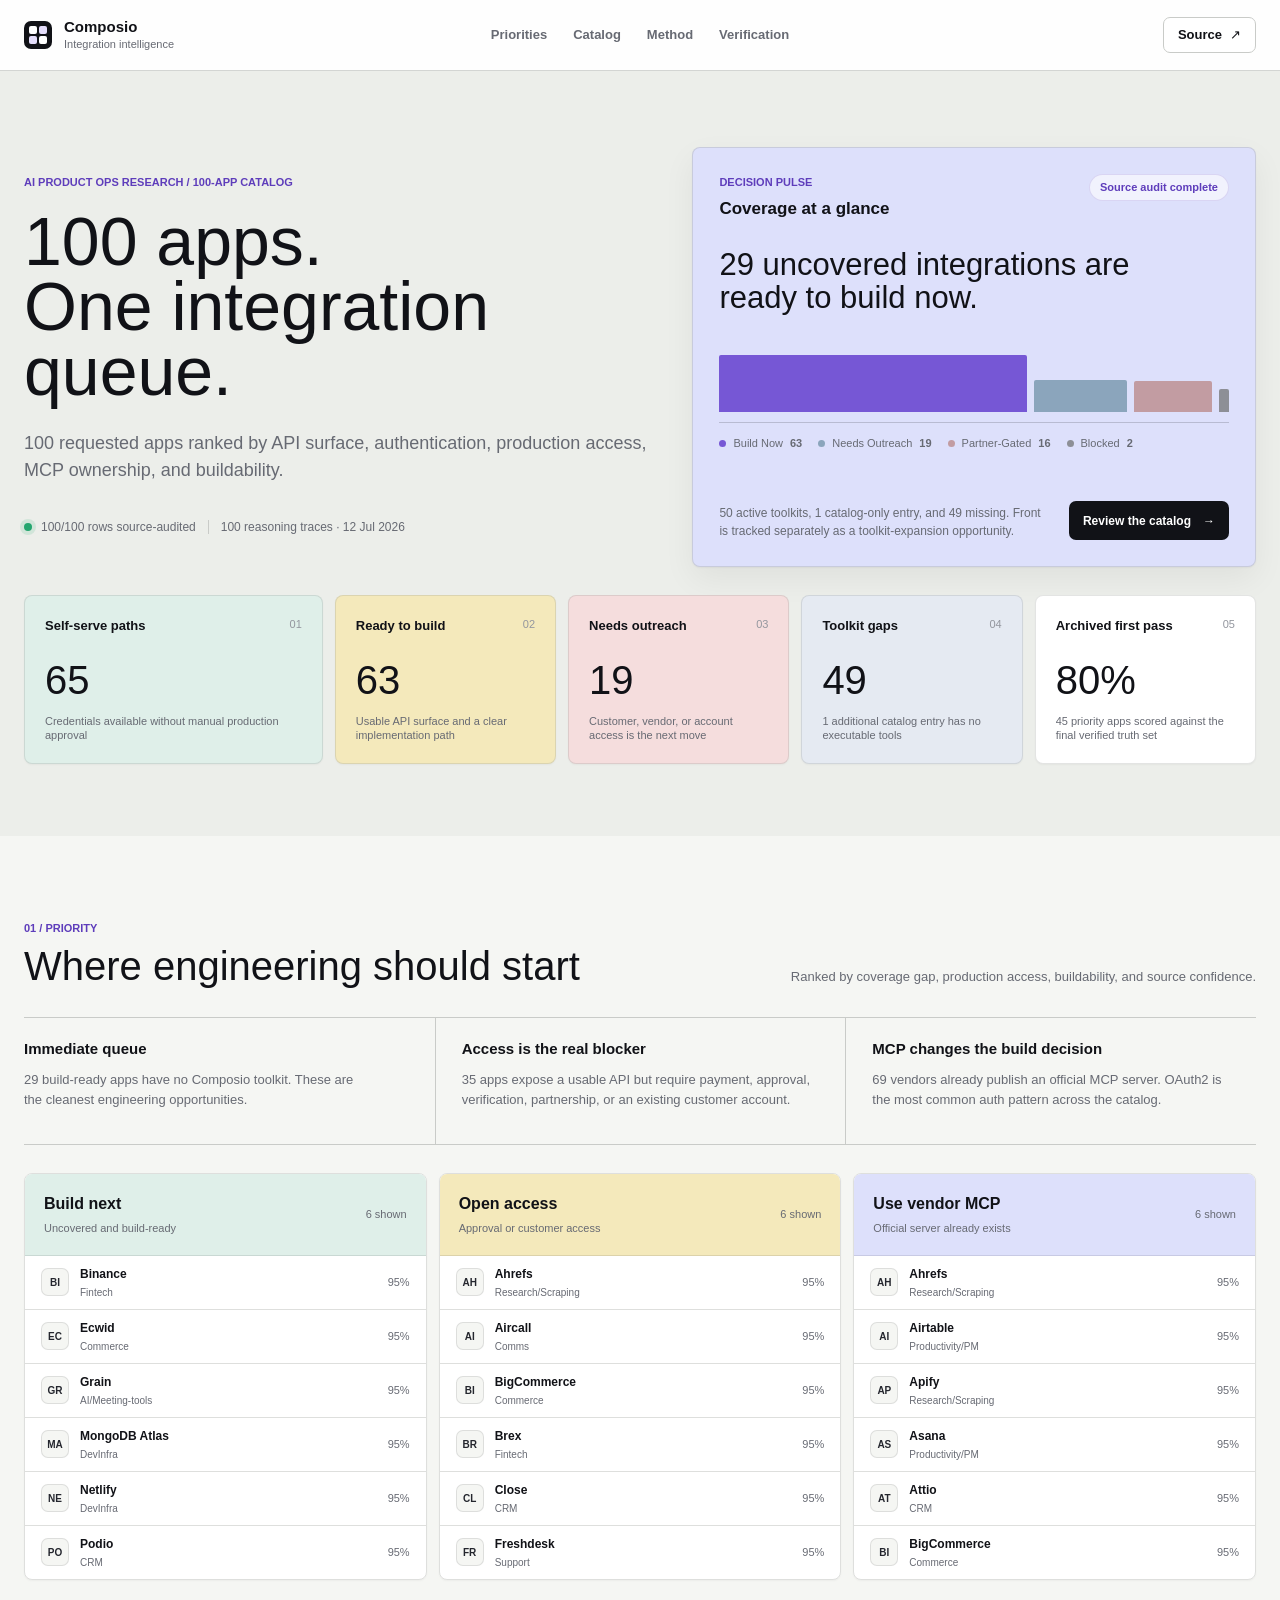
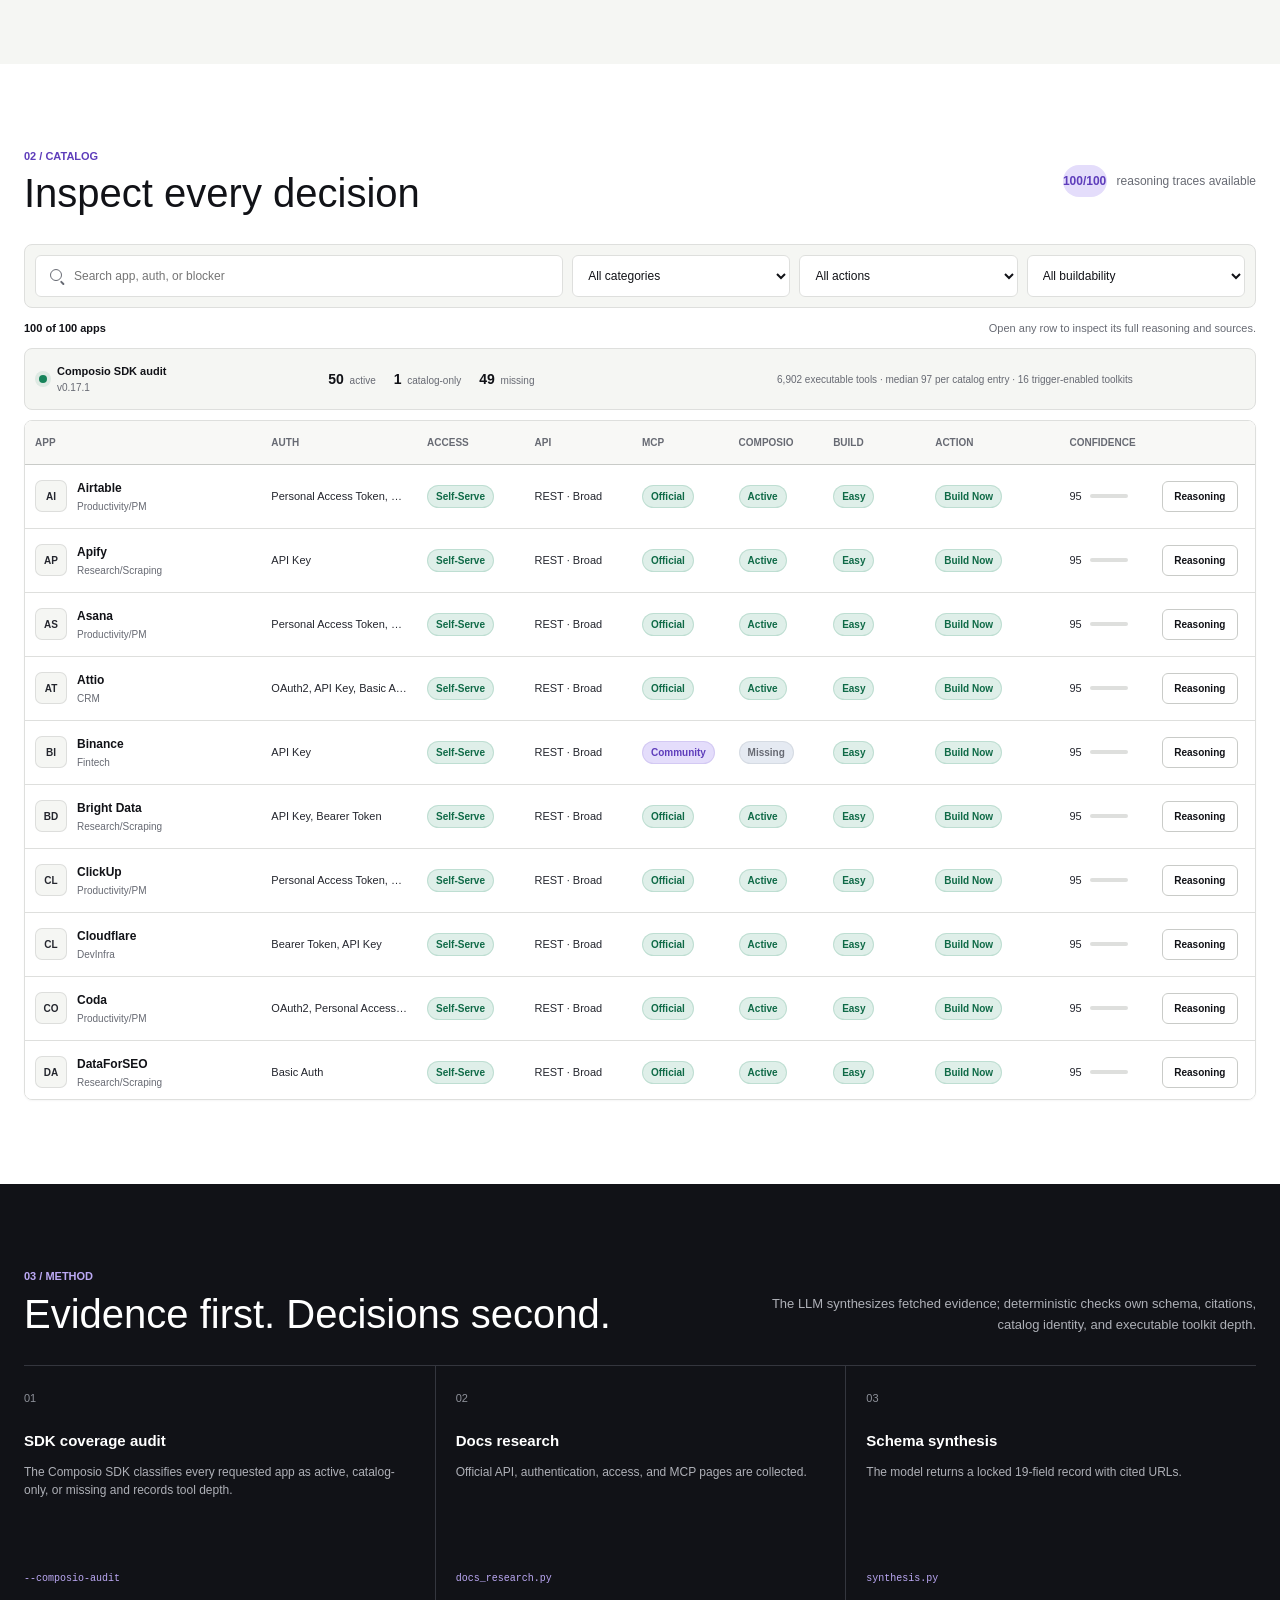
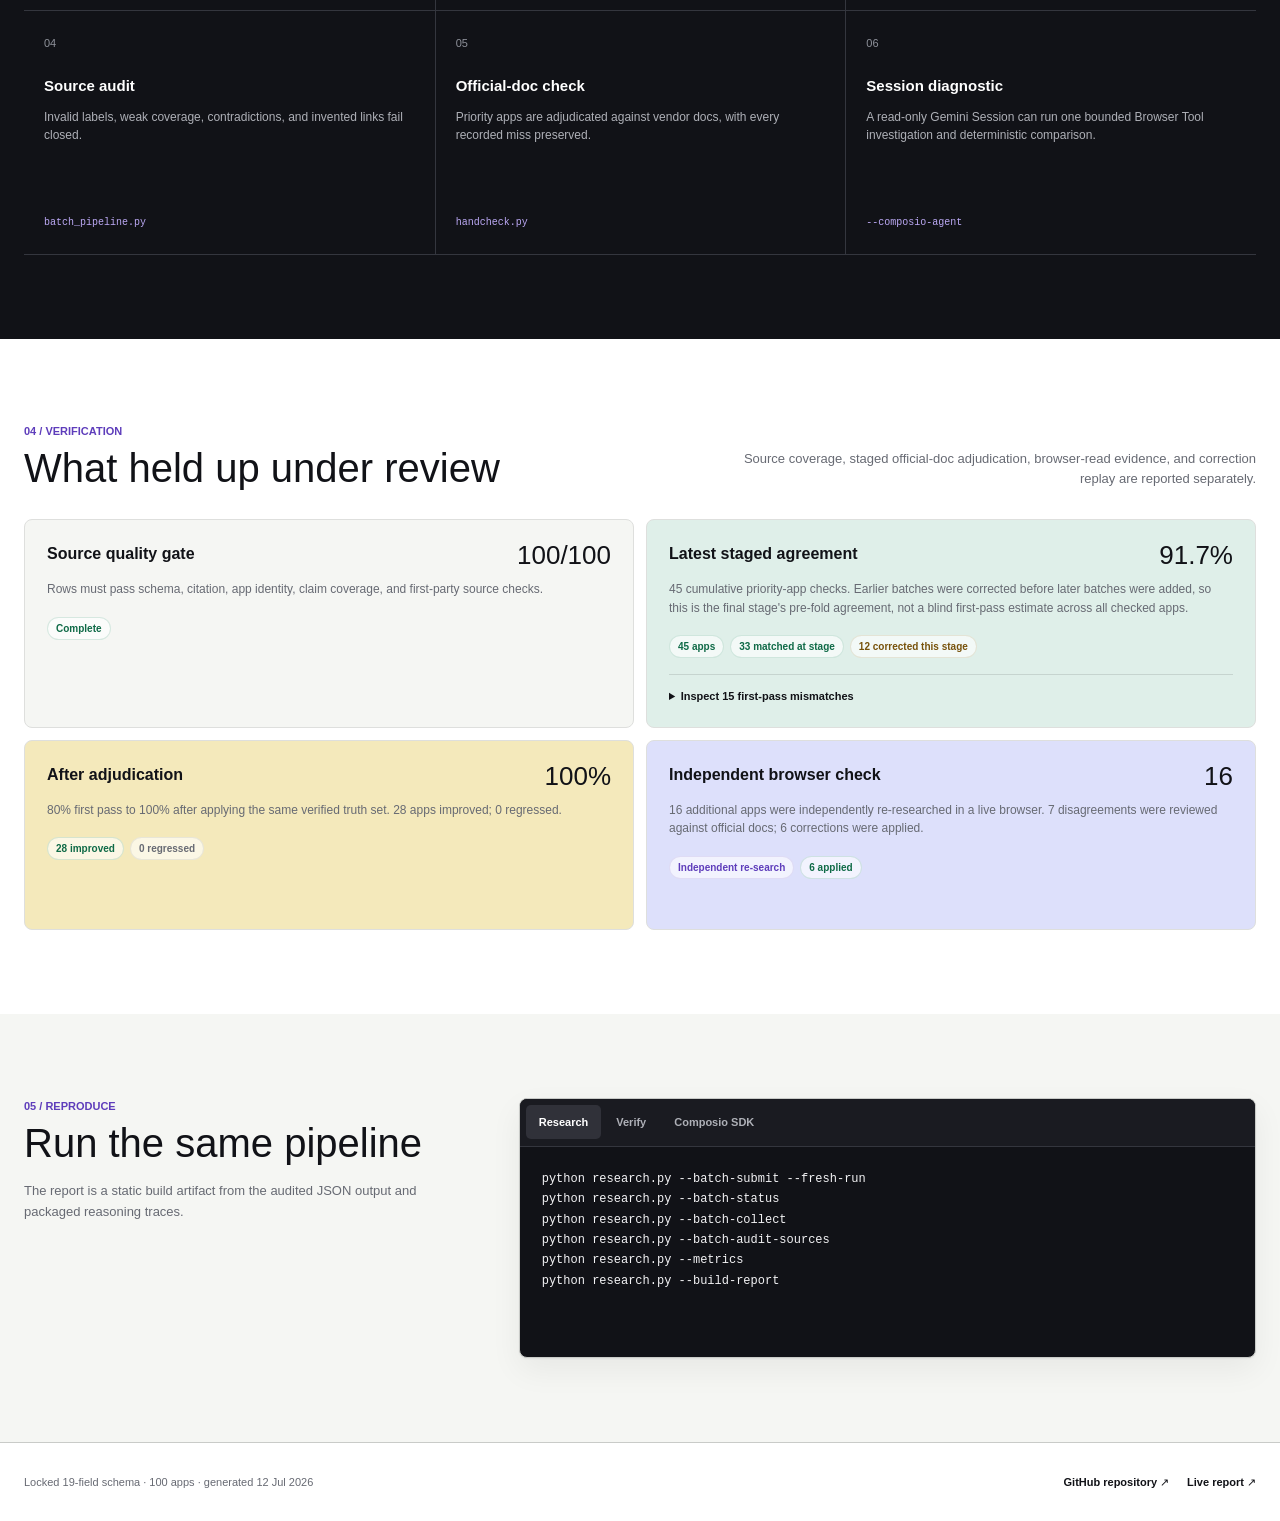
==== report/index.html @ 570ab40a "first draft" ====
<!DOCTYPE html>
<html lang="en">

<head>
  <meta charset="utf-8" />
  <meta name="viewport" content="width=device-width, initial-scale=1" />
  <meta name="description" content="Evidence-backed API integration readiness research across 100 requested apps." />
  <link rel="icon" href="data:," />
  <title>Composio Integration Intelligence</title>
  <link rel="stylesheet" href="theme.css?v=20260711-3" />
  <script type="text/javascript">
    (function(c,l,a,r,i,t,y){
      c[a]=c[a]||function(){(c[a].q=c[a].q||[]).push(arguments)};
      t=l.createElement(r);t.async=1;t.src="https://www.clarity.ms/tag/"+i;
      y=l.getElementsByTagName(r)[0];y.parentNode.insertBefore(t,y);
    })(window, document, "clarity", "script", "xjr2tym4a8");
  </script>
</head>

<body>
  <header class="app-header">
    <div class="container header-inner">
      <a class="brand" href="#overview" aria-label="Composio Integration Intelligence home">
        <span class="brand-mark" aria-hidden="true"><i></i><i></i><i></i><i></i></span>
        <span class="brand-copy"><b>Composio</b><small>Integration intelligence</small></span>
      </a>
      <nav class="nav" aria-label="Report sections">
        <a href="#priorities">Priorities</a>
        <a href="#catalog">Catalog</a>
        <a href="#method">Method</a>
        <a href="#verification">Verification</a>
      </nav>
      <a class="header-action" id="repo-link" href="#" target="_blank" rel="noopener">Source <span aria-hidden="true">↗</span></a>
    </div>
  </header>

  <main id="overview">
    <section class="container intro" aria-labelledby="page-title">
      <div class="intro-copy">
        <p class="eyebrow">AI Product Ops research / 100-app catalog</p>
        <h1 id="page-title">100 apps.<br />One integration queue.</h1>
        <p class="intro-lead" id="hero-copy">API surface, authentication, production access, and MCP coverage distilled into the next engineering move.</p>
        <div class="snapshot-line" aria-label="Research status">
          <span class="live-dot" aria-hidden="true"></span>
          <span id="snapshot-copy">Current research snapshot</span>
          <span class="snapshot-separator" aria-hidden="true"></span>
          <span id="generated-note">Generated July 2026</span>
        </div>
      </div>

      <aside class="pulse-card" aria-labelledby="pulse-title">
        <div class="pulse-head">
          <div>
            <p class="card-kicker">Decision pulse</p>
            <h2 id="pulse-title">Coverage at a glance</h2>
          </div>
          <span class="quality-badge" id="quality-badge">Audited</span>
        </div>
        <p class="pulse-statement" id="decision-title">Loading the current integration queue...</p>
        <div class="pulse-chart" id="pulse-chart" aria-label="Recommended action distribution"></div>
        <div class="pulse-legend" id="pulse-legend"></div>
        <div class="pulse-footer">
          <p id="decision-summary">Buildable gaps are separated from access and partnership work.</p>
          <a class="dark-action" href="#catalog">Review the catalog <span aria-hidden="true">→</span></a>
        </div>
      </aside>
    </section>

    <section class="container metric-grid" id="metrics" aria-label="Headline metrics"></section>

    <section class="section-band band-tint" id="priorities">
      <div class="container">
        <div class="section-heading">
          <div>
            <p class="eyebrow">01 / Priority</p>
            <h2>Where engineering should start</h2>
          </div>
          <p class="section-note">Ranked by coverage gap, production access, buildability, and source confidence.</p>
        </div>
        <div class="insight-strip" id="insights"></div>
        <div class="queue-grid" id="priority-queue"></div>
      </div>
    </section>

    <section class="section-band" id="catalog">
      <div class="container">
        <div class="section-heading catalog-heading">
          <div>
            <p class="eyebrow">02 / Catalog</p>
            <h2>Inspect every decision</h2>
          </div>
          <div class="reasoning-coverage">
            <span class="reasoning-count" id="reasoning-count">0</span>
            <span>reasoning traces available</span>
          </div>
        </div>

        <div class="catalog-toolbar">
          <label class="search-field" for="q">
            <span class="search-icon" aria-hidden="true"></span>
            <span class="sr-only">Search catalog</span>
            <input id="q" type="search" placeholder="Search app, auth, or blocker" autocomplete="off" />
          </label>
          <label>
            <span class="sr-only">Filter by category</span>
            <select id="f-cat"><option value="">All categories</option></select>
          </label>
          <label>
            <span class="sr-only">Filter by action</span>
            <select id="f-next"><option value="">All actions</option></select>
          </label>
          <label>
            <span class="sr-only">Filter by buildability</span>
            <select id="f-build"><option value="">All buildability</option></select>
          </label>
        </div>

        <div class="catalog-meta">
          <p id="matrix-count">Loading apps...</p>
          <p>Open any row to inspect its full reasoning and sources.</p>
        </div>

        <div class="sdk-audit-summary" id="sdk-audit-summary" aria-live="polite">
          <div><b>Composio SDK audit</b><span>Loading executable toolkit depth...</span></div>
        </div>

        <div class="table-shell">
          <table>
            <thead>
              <tr>
                <th>App</th>
                <th>Auth</th>
                <th>Access</th>
                <th>API</th>
                <th>MCP</th>
                <th>Composio</th>
                <th>Build</th>
                <th>Action</th>
                <th>Confidence</th>
                <th><span class="sr-only">Review reasoning</span></th>
              </tr>
            </thead>
            <tbody id="matrix-body"></tbody>
          </table>
        </div>
      </div>
    </section>

    <section class="section-band band-ink" id="method">
      <div class="container">
        <div class="section-heading inverse-heading">
          <div>
            <p class="eyebrow">03 / Method</p>
            <h2>Evidence first. Decisions second.</h2>
          </div>
          <p class="section-note">The LLM synthesizes fetched evidence; deterministic checks own schema, citations, catalog identity, and executable toolkit depth.</p>
        </div>
        <ol class="method-grid" aria-label="Research pipeline">
          <li><span>01</span><b>SDK coverage audit</b><p>The Composio SDK classifies every requested app as active, catalog-only, or missing and records tool depth.</p><code>--composio-audit</code></li>
          <li><span>02</span><b>Docs research</b><p>Official API, authentication, access, and MCP pages are collected.</p><code>docs_research.py</code></li>
          <li><span>03</span><b>Schema synthesis</b><p>The model returns a locked 19-field record with cited URLs.</p><code>synthesis.py</code></li>
          <li><span>04</span><b>Source audit</b><p>Invalid labels, weak coverage, contradictions, and invented links fail closed.</p><code>batch_pipeline.py</code></li>
          <li><span>05</span><b>Official-doc check</b><p>Priority apps are adjudicated against vendor docs, with every recorded miss preserved.</p><code>handcheck.py</code></li>
          <li><span>06</span><b>Session diagnostic</b><p>A read-only Gemini Session can run one bounded Browser Tool investigation and deterministic comparison.</p><code>--composio-agent</code></li>
        </ol>
      </div>
    </section>

    <section class="section-band" id="verification">
      <div class="container">
        <div class="section-heading">
          <div>
            <p class="eyebrow">04 / Verification</p>
            <h2>What held up under review</h2>
          </div>
          <p class="section-note">Source coverage, staged official-doc adjudication, browser-read evidence, and correction replay are reported separately.</p>
        </div>
        <div class="verification-grid" id="verification-grid"></div>
        <div id="verification-warning"></div>
      </div>
    </section>

    <section class="section-band band-tint" id="run">
      <div class="container run-layout">
        <div>
          <p class="eyebrow">05 / Reproduce</p>
          <h2>Run the same pipeline</h2>
          <p class="run-copy">The report is a static build artifact from the audited JSON output and packaged reasoning traces.</p>
        </div>
        <div class="command-card">
          <div class="command-tabs" role="tablist" aria-label="Run commands">
            <button class="command-tab active" type="button" data-command="research" role="tab" aria-selected="true">Research</button>
            <button class="command-tab" type="button" data-command="verify" role="tab" aria-selected="false">Verify</button>
            <button class="command-tab" type="button" data-command="composio" role="tab" aria-selected="false">Composio SDK</button>
          </div>
          <pre id="command-output">python research.py --batch-submit --fresh-run
python research.py --batch-status
python research.py --batch-collect
python research.py --batch-audit-sources
python research.py --metrics
python research.py --build-report</pre>
        </div>
      </div>
    </section>
  </main>

  <footer class="footer">
    <div class="container footer-inner" id="footer"></div>
  </footer>

  <dialog class="reasoning-dialog" id="reasoning-dialog" aria-labelledby="reasoning-title">
    <div class="drawer-shell">
      <header class="drawer-header">
        <div>
          <p class="eyebrow">Decision record</p>
          <h2 id="reasoning-title">App reasoning</h2>
          <p id="reasoning-subtitle"></p>
        </div>
        <form method="dialog">
          <button class="icon-button" type="submit" aria-label="Close reasoning" title="Close reasoning">×</button>
        </form>
      </header>
      <div class="drawer-body" id="reasoning-content"></div>
    </div>
  </dialog>

  <script src="data.js?v=20260712-1"></script>
  <script src="app.js?v=20260712-2"></script>
</body>

</html>
---- report/theme.css ----
:root {
  --canvas: #eceeea;
  --canvas-2: #f5f6f3;
  --paper: #ffffff;
  --ink: #111217;
  --ink-2: #24262e;
  --muted: #676a73;
  --faint: #93969e;
  --line: #dedfdd;
  --line-strong: #c9cbc8;
  --purple: #7657d5;
  --purple-dark: #5e3dbb;
  --purple-soft: #e4ddfb;
  --periwinkle: #dde0fb;
  --mint: #dfefe9;
  --mint-strong: #8eb8aa;
  --rose: #f5dddd;
  --yellow: #f4e9bb;
  --blue-soft: #e5eaf2;
  --green: #17845a;
  --red: #a9443e;
  --amber: #8a6314;
  --shadow: 0 1px 2px rgba(20, 24, 20, .05), 0 12px 32px rgba(20, 24, 20, .06);
  --shadow-strong: 0 28px 80px rgba(20, 24, 20, .16);
  --sans: "Helvetica Neue", Helvetica, Arial, sans-serif;
  --code: "SFMono-Regular", Consolas, "Liberation Mono", monospace;
}

* {
  box-sizing: border-box;
}

html {
  background: var(--canvas);
  scroll-behavior: smooth;
}

body {
  min-width: 320px;
  margin: 0;
  background: var(--canvas);
  color: var(--ink);
  font: 14px/1.5 var(--sans);
  font-synthesis: none;
  -webkit-font-smoothing: antialiased;
  text-rendering: optimizeLegibility;
}

body.dialog-open {
  overflow: hidden;
}

button,
input,
select {
  font: inherit;
}

button,
a,
input,
select {
  -webkit-tap-highlight-color: transparent;
}

a {
  color: inherit;
  text-decoration: none;
}

button {
  border: 0;
}

h1,
h2,
h3,
p,
ol,
ul {
  margin: 0;
}

code,
pre {
  font-family: var(--code);
}

:focus-visible {
  outline: 3px solid rgba(118, 87, 213, .35);
  outline-offset: 2px;
}

.sr-only {
  position: absolute;
  width: 1px;
  height: 1px;
  padding: 0;
  margin: -1px;
  overflow: hidden;
  clip: rect(0, 0, 0, 0);
  white-space: nowrap;
  border: 0;
}

.container {
  width: min(1320px, calc(100% - 48px));
  margin: 0 auto;
}

.app-header {
  position: sticky;
  top: 0;
  z-index: 40;
  border-bottom: 1px solid rgba(201, 203, 200, .8);
  background: rgba(255, 255, 255, .92);
  backdrop-filter: blur(18px);
}

.header-inner {
  min-height: 70px;
  display: grid;
  grid-template-columns: minmax(220px, 1fr) auto minmax(220px, 1fr);
  align-items: center;
  gap: 24px;
}

.brand {
  display: inline-flex;
  align-items: center;
  gap: 12px;
  width: fit-content;
}

.brand-mark {
  position: relative;
  width: 28px;
  height: 28px;
  display: grid;
  grid-template-columns: repeat(2, 8px);
  grid-template-rows: repeat(2, 8px);
  place-content: center;
  gap: 2px;
  border-radius: 7px;
  background: var(--ink);
}

.brand-mark i {
  display: block;
  border-radius: 2px;
  background: var(--paper);
}

.brand-mark i:nth-child(2),
.brand-mark i:nth-child(3) {
  background: var(--purple-soft);
}

.brand-copy {
  display: grid;
  line-height: 1.08;
}

.brand-copy b {
  font-size: 15px;
  font-weight: 730;
}

.brand-copy small {
  margin-top: 4px;
  color: var(--muted);
  font-size: 11px;
}

.nav {
  display: flex;
  align-items: center;
  justify-content: center;
  gap: 4px;
}

.nav a {
  padding: 8px 11px;
  border-radius: 6px;
  color: var(--muted);
  font-size: 13px;
  font-weight: 620;
}

.nav a:hover {
  background: var(--canvas-2);
  color: var(--ink);
}

.header-action {
  justify-self: end;
  display: inline-flex;
  align-items: center;
  gap: 8px;
  min-height: 36px;
  padding: 0 14px;
  border: 1px solid var(--line-strong);
  border-radius: 7px;
  background: var(--paper);
  font-size: 13px;
  font-weight: 680;
}

.header-action:hover {
  border-color: var(--ink);
}

section[id] {
  scroll-margin-top: 70px;
}

.intro {
  display: grid;
  grid-template-columns: minmax(0, 1fr) minmax(420px, .88fr);
  align-items: stretch;
  gap: 28px;
  padding: 76px 0 28px;
}

.intro-copy {
  min-height: 420px;
  display: flex;
  flex-direction: column;
  justify-content: center;
  padding: 18px 0 22px;
}

.eyebrow,
.card-kicker {
  color: var(--purple-dark);
  font-size: 11px;
  font-weight: 760;
  letter-spacing: 0;
  text-transform: uppercase;
}

h1 {
  max-width: 760px;
  margin-top: 18px;
  font-size: 68px;
  font-weight: 520;
  letter-spacing: 0;
  line-height: .96;
}

.intro-lead {
  max-width: 700px;
  margin-top: 25px;
  color: var(--muted);
  font-size: 18px;
  line-height: 1.5;
}

.snapshot-line {
  display: flex;
  align-items: center;
  flex-wrap: wrap;
  gap: 9px;
  margin-top: 34px;
  color: var(--muted);
  font-size: 12px;
}

.live-dot {
  width: 8px;
  height: 8px;
  border-radius: 50%;
  background: #25a66f;
  box-shadow: 0 0 0 4px rgba(37, 166, 111, .13);
}

.snapshot-separator {
  width: 1px;
  height: 14px;
  margin: 0 3px;
  background: var(--line-strong);
}

.pulse-card {
  min-height: 420px;
  display: flex;
  flex-direction: column;
  padding: 26px;
  border: 1px solid rgba(143, 146, 142, .28);
  border-radius: 8px;
  background: var(--periwinkle);
  box-shadow: var(--shadow);
}

.pulse-head {
  display: flex;
  align-items: flex-start;
  justify-content: space-between;
  gap: 20px;
}

.pulse-head h2 {
  margin-top: 5px;
  font-size: 17px;
  font-weight: 720;
}

.quality-badge {
  display: inline-flex;
  align-items: center;
  min-height: 27px;
  padding: 0 10px;
  border: 1px solid rgba(94, 61, 187, .16);
  border-radius: 999px;
  background: rgba(255, 255, 255, .58);
  color: var(--purple-dark);
  font-size: 11px;
  font-weight: 700;
}

.pulse-statement {
  max-width: 430px;
  margin-top: 27px;
  font-size: 31px;
  font-weight: 520;
  line-height: 1.08;
}

.pulse-chart {
  height: 74px;
  display: flex;
  align-items: end;
  gap: 7px;
  margin-top: 34px;
  padding-bottom: 10px;
  border-bottom: 1px solid rgba(17, 18, 23, .18);
}

.pulse-segment {
  min-width: 8px;
  height: 10px;
  border-radius: 2px 2px 0 0;
  background: var(--purple);
  transition: height 420ms ease;
}

.pulse-segment.outreach {
  background: #8ba5bc;
}

.pulse-segment.partner {
  background: #c29ca2;
}

.pulse-segment.blocked {
  background: #8d8f96;
}

.pulse-legend {
  display: flex;
  flex-wrap: wrap;
  gap: 8px 16px;
  margin-top: 12px;
}

.legend-item {
  display: inline-flex;
  align-items: center;
  gap: 7px;
  color: var(--muted);
  font-size: 11px;
}

.legend-item i {
  width: 7px;
  height: 7px;
  border-radius: 50%;
  background: var(--purple);
}

.legend-item i.outreach {
  background: #8ba5bc;
}

.legend-item i.partner {
  background: #c29ca2;
}

.legend-item i.blocked {
  background: #8d8f96;
}

.pulse-footer {
  display: grid;
  grid-template-columns: minmax(0, 1fr) auto;
  align-items: end;
  gap: 18px;
  margin-top: auto;
  padding-top: 26px;
}

.pulse-footer p {
  color: var(--muted);
  font-size: 12px;
  line-height: 1.45;
}

.dark-action {
  min-height: 39px;
  display: inline-flex;
  align-items: center;
  justify-content: center;
  gap: 12px;
  padding: 0 14px;
  border-radius: 7px;
  background: var(--ink);
  color: var(--paper);
  font-size: 12px;
  font-weight: 670;
  white-space: nowrap;
}

.dark-action:hover {
  background: var(--purple-dark);
}

.metric-grid {
  display: grid;
  grid-template-columns: 1.35fr repeat(4, 1fr);
  gap: 12px;
  padding: 0 0 72px;
}

.metric-card {
  min-height: 166px;
  display: flex;
  flex-direction: column;
  justify-content: space-between;
  padding: 20px;
  border: 1px solid rgba(143, 146, 142, .25);
  border-radius: 8px;
  background: var(--paper);
  box-shadow: 0 1px 2px rgba(20, 24, 20, .04);
}

.metric-card:nth-child(1) {
  background: var(--mint);
}

.metric-card:nth-child(2) {
  background: var(--yellow);
}

.metric-card:nth-child(3) {
  background: var(--rose);
}

.metric-card:nth-child(4) {
  background: var(--blue-soft);
}

.metric-card:nth-child(5) {
  background: var(--paper);
}

.metric-top {
  display: flex;
  justify-content: space-between;
  gap: 12px;
}

.metric-label {
  font-size: 13px;
  font-weight: 680;
}

.metric-index {
  color: var(--faint);
  font-size: 11px;
}

.metric-value {
  margin-top: 24px;
  font-size: 40px;
  font-weight: 520;
  line-height: 1;
}

.metric-foot {
  margin-top: 14px;
  color: var(--muted);
  font-size: 11px;
  line-height: 1.35;
}

.section-band {
  padding: 84px 0;
  background: var(--paper);
}

.band-tint {
  background: var(--canvas-2);
}

.section-heading {
  display: flex;
  align-items: end;
  justify-content: space-between;
  gap: 40px;
  margin-bottom: 30px;
}

.section-heading h2,
.run-layout h2 {
  margin-top: 8px;
  font-size: 40px;
  font-weight: 520;
  letter-spacing: 0;
  line-height: 1.05;
}

.section-note {
  max-width: 520px;
  color: var(--muted);
  font-size: 13px;
  line-height: 1.55;
  text-align: right;
}

.insight-strip {
  display: grid;
  grid-template-columns: repeat(3, 1fr);
  border-top: 1px solid var(--line-strong);
  border-bottom: 1px solid var(--line-strong);
}

.insight-item {
  min-height: 126px;
  padding: 20px 26px 22px;
  border-left: 1px solid var(--line-strong);
}

.insight-item:first-child {
  border-left: 0;
  padding-left: 0;
}

.insight-item:last-child {
  padding-right: 0;
}

.insight-item h3 {
  font-size: 15px;
  font-weight: 720;
}

.insight-item p {
  max-width: 350px;
  margin-top: 10px;
  color: var(--muted);
  font-size: 13px;
  line-height: 1.5;
}

.queue-grid {
  display: grid;
  grid-template-columns: repeat(3, 1fr);
  gap: 12px;
  margin-top: 28px;
}

.queue-card {
  min-width: 0;
  overflow: hidden;
  border: 1px solid var(--line);
  border-radius: 8px;
  background: var(--paper);
  box-shadow: 0 1px 2px rgba(20, 24, 20, .04);
}

.queue-card:nth-child(1) .queue-card-head {
  background: var(--mint);
}

.queue-card:nth-child(2) .queue-card-head {
  background: var(--yellow);
}

.queue-card:nth-child(3) .queue-card-head {
  background: var(--periwinkle);
}

.queue-card-head {
  display: flex;
  align-items: center;
  justify-content: space-between;
  gap: 18px;
  min-height: 82px;
  padding: 17px 19px;
  border-bottom: 1px solid rgba(17, 18, 23, .1);
}

.queue-card-head h3 {
  font-size: 16px;
  font-weight: 720;
}

.queue-card-head p {
  margin-top: 4px;
  color: var(--muted);
  font-size: 11px;
}

.queue-card-head span {
  flex: 0 0 auto;
  color: var(--muted);
  font-size: 11px;
}

.queue-list {
  list-style: none;
  padding: 0;
}

.queue-item {
  display: grid;
  grid-template-columns: 28px minmax(0, 1fr) auto;
  align-items: center;
  gap: 11px;
  min-height: 53px;
  padding: 9px 16px;
  border-top: 1px solid var(--line);
}

.queue-item:first-child {
  border-top: 0;
}

.app-avatar {
  width: 28px;
  height: 28px;
  display: grid;
  place-items: center;
  border: 1px solid rgba(17, 18, 23, .1);
  border-radius: 7px;
  background: var(--canvas-2);
  color: var(--ink-2);
  font-size: 10px;
  font-weight: 760;
  text-transform: uppercase;
}

.queue-name {
  min-width: 0;
}

.queue-name b,
.queue-name small {
  display: block;
  overflow: hidden;
  text-overflow: ellipsis;
  white-space: nowrap;
}

.queue-name b {
  font-size: 12px;
  font-weight: 690;
}

.queue-name small {
  margin-top: 2px;
  color: var(--muted);
  font-size: 10px;
}

.queue-score {
  color: var(--muted);
  font-size: 11px;
}

.catalog-heading {
  align-items: center;
}

.reasoning-coverage {
  display: flex;
  align-items: center;
  gap: 10px;
  color: var(--muted);
  font-size: 12px;
}

.reasoning-count {
  min-width: 44px;
  min-height: 32px;
  display: inline-grid;
  place-items: center;
  border-radius: 999px;
  background: var(--purple-soft);
  color: var(--purple-dark);
  font-weight: 760;
}

.catalog-toolbar {
  display: grid;
  grid-template-columns: minmax(290px, 1.5fr) repeat(3, minmax(155px, .62fr));
  gap: 9px;
  padding: 10px;
  border: 1px solid var(--line);
  border-radius: 8px;
  background: var(--canvas-2);
}

.catalog-toolbar label {
  position: relative;
  min-width: 0;
}

.catalog-toolbar input,
.catalog-toolbar select {
  width: 100%;
  min-height: 42px;
  border: 1px solid var(--line);
  border-radius: 6px;
  background: var(--paper);
  color: var(--ink);
  font-size: 12px;
  outline: 0;
}

.catalog-toolbar input {
  padding: 0 12px 0 38px;
}

.catalog-toolbar select {
  padding: 0 30px 0 11px;
}

.catalog-toolbar input:focus,
.catalog-toolbar select:focus {
  border-color: var(--purple);
  box-shadow: 0 0 0 3px rgba(118, 87, 213, .12);
}

.search-icon {
  position: absolute;
  top: 50%;
  left: 15px;
  z-index: 1;
  width: 12px;
  height: 12px;
  border: 1.5px solid var(--muted);
  border-radius: 50%;
  transform: translateY(-58%);
  pointer-events: none;
}

.search-icon::after {
  position: absolute;
  right: -4px;
  bottom: -3px;
  width: 5px;
  height: 1.5px;
  border-radius: 2px;
  background: var(--muted);
  content: "";
  transform: rotate(45deg);
}

.catalog-meta {
  min-height: 40px;
  display: flex;
  align-items: center;
  justify-content: space-between;
  gap: 20px;
  color: var(--muted);
  font-size: 11px;
}

.catalog-meta p:first-child {
  color: var(--ink);
  font-weight: 680;
}

.sdk-audit-summary {
  min-height: 62px;
  display: grid;
  grid-template-columns: minmax(190px, .72fr) minmax(330px, 1.15fr) minmax(310px, 1.25fr);
  align-items: center;
  gap: 22px;
  margin-bottom: 10px;
  padding: 11px 14px;
  border: 1px solid var(--line);
  border-radius: 8px;
  background: var(--canvas-2);
}

.sdk-audit-summary > div:first-child,
.sdk-audit-lead {
  display: flex;
  align-items: center;
  gap: 10px;
}

.sdk-audit-summary b {
  color: var(--ink);
  font-size: 11px;
  font-weight: 740;
}

.sdk-audit-summary span,
.sdk-audit-summary p,
.sdk-audit-summary small {
  color: var(--muted);
  font-size: 10px;
}

.sdk-audit-lead > span:last-child b,
.sdk-audit-lead > span:last-child small {
  display: block;
}

.sdk-audit-lead small {
  margin-top: 1px;
}

.sdk-live-dot {
  width: 8px;
  height: 8px;
  flex: 0 0 auto;
  border-radius: 50%;
  background: var(--green);
  box-shadow: 0 0 0 4px rgba(23, 132, 90, .1);
}

.sdk-audit-counts {
  display: flex;
  align-items: center;
  gap: 18px;
}

.sdk-audit-counts span {
  white-space: nowrap;
}

.sdk-audit-counts b {
  margin-right: 3px;
  font-size: 14px;
}

.table-shell {
  max-height: 680px;
  overflow: auto;
  border: 1px solid var(--line);
  border-radius: 8px;
  background: var(--paper);
  box-shadow: 0 1px 2px rgba(20, 24, 20, .04);
}

table {
  width: 100%;
  min-width: 1180px;
  border-collapse: collapse;
  table-layout: fixed;
  font-size: 11px;
}

th {
  position: sticky;
  top: 0;
  z-index: 2;
  height: 43px;
  padding: 0 10px;
  border-bottom: 1px solid var(--line-strong);
  background: #f8f8f6;
  color: var(--muted);
  font-size: 10px;
  font-weight: 720;
  text-align: left;
  text-transform: uppercase;
  white-space: nowrap;
}

th:nth-child(1) { width: 220px; }
th:nth-child(2) { width: 145px; }
th:nth-child(3) { width: 100px; }
th:nth-child(4) { width: 100px; }
th:nth-child(5) { width: 90px; }
th:nth-child(6) { width: 88px; }
th:nth-child(7) { width: 95px; }
th:nth-child(8) { width: 125px; }
th:nth-child(9) { width: 86px; }
th:nth-child(10) { width: 96px; }

td {
  height: 64px;
  padding: 9px 10px;
  border-bottom: 1px solid var(--line);
  color: var(--ink-2);
  vertical-align: middle;
}

tbody tr {
  transition: background 120ms ease;
}

tbody tr:hover {
  background: #faf9fe;
}

tbody tr:last-child td {
  border-bottom: 0;
}

.app-cell {
  display: grid;
  grid-template-columns: 32px minmax(0, 1fr);
  align-items: center;
  gap: 10px;
}

.app-cell .app-avatar {
  width: 32px;
  height: 32px;
}

.app-meta {
  min-width: 0;
}

.app-meta b,
.app-meta span,
.truncate {
  display: block;
  overflow: hidden;
  text-overflow: ellipsis;
  white-space: nowrap;
}

.app-meta b {
  color: var(--ink);
  font-size: 12px;
  font-weight: 720;
}

.app-meta span {
  margin-top: 2px;
  color: var(--muted);
  font-size: 10px;
}

.pill {
  min-height: 23px;
  display: inline-flex;
  align-items: center;
  padding: 0 8px;
  border: 1px solid transparent;
  border-radius: 999px;
  font-size: 10px;
  font-weight: 690;
  white-space: nowrap;
}

.pill.green {
  border-color: rgba(23, 132, 90, .16);
  background: var(--mint);
  color: #0f6a47;
}

.pill.blue,
.pill.violet {
  border-color: rgba(94, 61, 187, .13);
  background: var(--purple-soft);
  color: var(--purple-dark);
}

.pill.amber {
  border-color: rgba(138, 99, 20, .14);
  background: var(--yellow);
  color: #77520b;
}

.pill.red {
  border-color: rgba(169, 68, 62, .14);
  background: var(--rose);
  color: var(--red);
}

.pill.gray {
  border-color: rgba(103, 106, 115, .12);
  background: var(--blue-soft);
  color: var(--muted);
}

.confidence-cell {
  display: flex;
  align-items: center;
  gap: 8px;
}

.confidence-track {
  width: 38px;
  height: 4px;
  overflow: hidden;
  border-radius: 99px;
  background: var(--line);
}

.confidence-fill {
  height: 100%;
  border-radius: inherit;
  background: var(--purple);
}

.review-button {
  min-width: 76px;
  min-height: 31px;
  padding: 0 10px;
  border: 1px solid var(--line-strong);
  border-radius: 6px;
  background: var(--paper);
  color: var(--ink);
  cursor: pointer;
  font-size: 10px;
  font-weight: 700;
}

.review-button:hover {
  border-color: var(--purple);
  background: var(--purple-soft);
  color: var(--purple-dark);
}

.band-ink {
  background: var(--ink);
  color: var(--paper);
}

.inverse-heading .eyebrow {
  color: #bca9f5;
}

.inverse-heading .section-note {
  color: #aeb0b7;
}

.method-grid {
  display: grid;
  grid-template-columns: repeat(3, 1fr);
  list-style: none;
  padding: 0;
  border-top: 1px solid #34363e;
  border-bottom: 1px solid #34363e;
}

.method-grid li {
  min-height: 244px;
  display: flex;
  flex-direction: column;
  padding: 24px 20px;
  border-left: 1px solid #34363e;
  border-top: 1px solid #34363e;
}

.method-grid li:nth-child(3n + 1) {
  border-left: 0;
}

.method-grid li:nth-child(-n + 3) {
  border-top: 0;
}

.method-grid li:first-child {
  padding-left: 0;
}

.method-grid li:last-child {
  padding-right: 0;
}

.method-grid li > span {
  color: #8f929b;
  font-size: 11px;
}

.method-grid b {
  margin-top: 24px;
  font-size: 15px;
  font-weight: 700;
}

.method-grid p {
  margin-top: 10px;
  color: #aeb0b7;
  font-size: 12px;
  line-height: 1.5;
}

.method-grid code {
  width: fit-content;
  margin-top: auto;
  padding-top: 24px;
  color: #bca9f5;
  font-size: 10px;
}

.verification-grid {
  display: grid;
  grid-template-columns: repeat(2, minmax(0, 1fr));
  gap: 12px;
}

.verification-card {
  min-height: 190px;
  padding: 22px;
  border: 1px solid var(--line);
  border-radius: 8px;
  background: var(--canvas-2);
}

.verification-card:nth-child(2) {
  background: var(--mint);
}

.verification-card:nth-child(3) {
  background: var(--yellow);
}

.verification-card:nth-child(4) {
  background: var(--periwinkle);
}

.verification-card:nth-child(5) {
  background: var(--rose);
}

.verification-card-head {
  display: flex;
  align-items: flex-start;
  justify-content: space-between;
  gap: 18px;
}

.verification-card h3 {
  font-size: 16px;
  font-weight: 720;
}

.verification-card p {
  margin-top: 12px;
  color: var(--muted);
  font-size: 12px;
  line-height: 1.55;
}

.verification-value {
  flex: 0 0 auto;
  font-size: 26px;
  font-weight: 520;
  line-height: 1;
}

.verification-detail {
  display: flex;
  flex-wrap: wrap;
  gap: 6px;
  margin-top: 18px;
}

.verification-detail .pill {
  background: rgba(255, 255, 255, .62);
}

.miss-list {
  display: grid;
  gap: 7px;
  margin-top: 16px;
  padding: 0;
  list-style: none;
}

.miss-list li {
  padding-top: 7px;
  border-top: 1px solid rgba(17, 18, 23, .12);
  color: var(--muted);
  font-size: 11px;
  line-height: 1.4;
}

.miss-list b {
  color: var(--ink);
}

.verification-card details {
  margin-top: 16px;
  padding-top: 13px;
  border-top: 1px solid rgba(17, 18, 23, .12);
}

.verification-card summary {
  color: var(--ink);
  cursor: pointer;
  font-size: 11px;
  font-weight: 700;
}

.warning {
  margin-top: 12px;
  padding: 13px 15px;
  border: 1px solid #dfcf9c;
  border-radius: 7px;
  background: #fff8df;
  color: #705313;
  font-size: 12px;
}

.run-layout {
  display: grid;
  grid-template-columns: minmax(280px, .72fr) minmax(0, 1.28fr);
  align-items: start;
  gap: 80px;
}

.run-copy {
  max-width: 430px;
  margin-top: 17px;
  color: var(--muted);
  font-size: 13px;
  line-height: 1.55;
}

.command-card {
  overflow: hidden;
  border: 1px solid var(--line-strong);
  border-radius: 8px;
  background: var(--ink);
  box-shadow: var(--shadow);
}

.command-tabs {
  display: flex;
  align-items: center;
  gap: 2px;
  min-height: 48px;
  padding: 6px;
  border-bottom: 1px solid #34363e;
  background: #1a1b21;
}

.command-tab {
  min-height: 34px;
  padding: 0 13px;
  border-radius: 5px;
  background: transparent;
  color: #aeb0b7;
  cursor: pointer;
  font-size: 11px;
  font-weight: 680;
}

.command-tab.active {
  background: #303139;
  color: var(--paper);
}

.command-card pre {
  min-height: 210px;
  margin: 0;
  overflow: auto;
  padding: 22px;
  color: #f3f3f5;
  font-size: 12px;
  line-height: 1.7;
  white-space: pre-wrap;
}

.footer {
  border-top: 1px solid var(--line-strong);
  background: var(--paper);
}

.footer-inner {
  min-height: 78px;
  display: flex;
  align-items: center;
  justify-content: space-between;
  gap: 24px;
  color: var(--muted);
  font-size: 11px;
}

.footer-links {
  display: flex;
  gap: 18px;
}

.footer a {
  color: var(--ink);
  font-weight: 680;
}

.reasoning-dialog {
  width: min(650px, 100%);
  max-width: none;
  height: 100dvh;
  max-height: none;
  margin: 0 0 0 auto;
  padding: 0;
  border: 0;
  background: var(--paper);
  color: var(--ink);
  box-shadow: var(--shadow-strong);
}

.reasoning-dialog[open] {
  animation: drawer-in 220ms ease-out;
}

.reasoning-dialog::backdrop {
  background: rgba(17, 18, 23, .42);
  backdrop-filter: blur(2px);
}

@keyframes drawer-in {
  from { transform: translateX(28px); opacity: 0; }
  to { transform: translateX(0); opacity: 1; }
}

.drawer-shell {
  min-height: 100%;
  display: flex;
  flex-direction: column;
}

.drawer-header {
  position: sticky;
  top: 0;
  z-index: 3;
  display: flex;
  align-items: flex-start;
  justify-content: space-between;
  gap: 24px;
  padding: 27px 28px 24px;
  border-bottom: 1px solid var(--line);
  background: rgba(255, 255, 255, .96);
  backdrop-filter: blur(16px);
}

.drawer-header h2 {
  margin-top: 7px;
  font-size: 31px;
  font-weight: 530;
  line-height: 1.08;
}

.drawer-header > div > p:last-child {
  margin-top: 8px;
  color: var(--muted);
  font-size: 12px;
}

.icon-button {
  width: 36px;
  height: 36px;
  display: grid;
  place-items: center;
  border: 1px solid var(--line-strong);
  border-radius: 50%;
  background: var(--paper);
  color: var(--ink);
  cursor: pointer;
  font-size: 23px;
  font-weight: 350;
  line-height: 1;
}

.icon-button:hover {
  border-color: var(--ink);
  background: var(--canvas-2);
}

.drawer-body {
  flex: 1;
  padding: 0 28px 44px;
  overflow-y: auto;
}

.drawer-summary {
  display: grid;
  grid-template-columns: repeat(3, minmax(0, 1fr));
  gap: 8px;
  margin-top: 24px;
}

.drawer-stat {
  min-height: 98px;
  padding: 13px;
  border: 1px solid rgba(17, 18, 23, .08);
  border-radius: 7px;
  background: var(--canvas-2);
}

.drawer-stat:nth-child(1) { background: var(--mint); }
.drawer-stat:nth-child(2) { background: var(--yellow); }
.drawer-stat:nth-child(3) { background: var(--periwinkle); }

.drawer-stat span {
  display: block;
  color: var(--muted);
  font-size: 10px;
  text-transform: uppercase;
}

.drawer-stat b {
  display: block;
  margin-top: 12px;
  font-size: 14px;
  font-weight: 720;
  line-height: 1.25;
}

.adjudication-alert {
  margin-top: 12px;
  padding: 14px 15px;
  border: 1px solid rgba(138, 99, 20, .18);
  border-radius: 7px;
  background: var(--yellow);
}

.adjudication-alert b {
  font-size: 12px;
}

.adjudication-alert p {
  margin-top: 4px;
  color: #69531d;
  font-size: 11px;
  line-height: 1.5;
}

.drawer-section {
  padding: 25px 0;
  border-bottom: 1px solid var(--line);
}

.drawer-section:last-child {
  border-bottom: 0;
}

.drawer-section-head {
  display: flex;
  align-items: center;
  justify-content: space-between;
  gap: 18px;
  margin-bottom: 12px;
}

.drawer-section h3 {
  font-size: 14px;
  font-weight: 730;
}

.drawer-section p {
  color: var(--muted);
  font-size: 13px;
  line-height: 1.6;
}

.model-note {
  padding: 17px;
  border-left: 3px solid var(--purple);
  border-radius: 0 7px 7px 0;
  background: #f6f2ff;
}

.decision-list {
  display: grid;
  gap: 0;
  margin-top: 2px;
}

.decision-row {
  display: grid;
  grid-template-columns: 138px minmax(0, 1fr);
  gap: 18px;
  padding: 11px 0;
  border-top: 1px solid var(--line);
}

.decision-row:first-child {
  border-top: 0;
}

.decision-row dt {
  color: var(--muted);
  font-size: 11px;
}

.decision-row dd {
  margin: 0;
  color: var(--ink);
  font-size: 12px;
  font-weight: 630;
}

.composio-status-line {
  display: flex;
  align-items: center;
  gap: 10px;
  color: var(--muted);
  font-size: 12px;
}

.composio-expansion {
  margin-top: 12px;
  padding: 12px 13px;
  border-left: 3px solid var(--amber);
  border-radius: 0 6px 6px 0;
  background: var(--yellow);
  color: #69531d !important;
  font-size: 11px !important;
}

.composio-decision-list {
  margin-top: 12px;
}

.inline-link {
  color: var(--purple-dark);
  text-decoration: underline;
  text-decoration-color: rgba(94, 61, 187, .28);
  text-underline-offset: 3px;
}

.evidence-list {
  display: grid;
  gap: 8px;
  padding: 0;
  list-style: none;
}

.evidence-list a {
  display: grid;
  grid-template-columns: 34px minmax(0, 1fr) auto;
  align-items: center;
  gap: 10px;
  min-height: 52px;
  padding: 8px 10px;
  border: 1px solid var(--line);
  border-radius: 7px;
  background: var(--paper);
}

.evidence-list a:hover {
  border-color: var(--purple);
  background: #faf9fe;
}

.source-index {
  width: 29px;
  height: 29px;
  display: grid;
  place-items: center;
  border-radius: 6px;
  background: var(--canvas-2);
  color: var(--muted);
  font-size: 10px;
  font-weight: 720;
}

.source-copy {
  min-width: 0;
}

.source-copy b,
.source-copy small {
  display: block;
  overflow: hidden;
  text-overflow: ellipsis;
  white-space: nowrap;
}

.source-copy b {
  font-size: 12px;
  font-weight: 680;
}

.source-copy small {
  margin-top: 2px;
  color: var(--muted);
  font-size: 10px;
}

.source-arrow {
  color: var(--muted);
  font-size: 13px;
}

.trace-list {
  display: grid;
  gap: 8px;
  padding: 0;
  list-style: none;
}

.trace-item {
  display: grid;
  grid-template-columns: 52px minmax(0, 1fr) auto;
  gap: 9px;
  align-items: center;
  padding: 9px 0;
  border-top: 1px solid var(--line);
  font-size: 10px;
}

.trace-item:first-child {
  border-top: 0;
}

.trace-status {
  color: var(--green);
  font-weight: 750;
}

.trace-status.bad {
  color: var(--red);
}

.trace-url {
  overflow: hidden;
  color: var(--ink-2);
  text-overflow: ellipsis;
  white-space: nowrap;
}

.trace-kind {
  color: var(--muted);
}

.trace-query {
  margin-bottom: 12px;
  padding: 12px 13px;
  border-radius: 7px;
  background: var(--canvas-2);
  color: var(--muted);
  font: 10px/1.55 var(--code);
}

.verification-note {
  padding: 14px;
  border: 1px solid rgba(23, 132, 90, .16);
  border-radius: 7px;
  background: var(--mint);
}

.verification-note.missed {
  border-color: rgba(138, 99, 20, .14);
  background: var(--yellow);
}

.verification-note p {
  color: var(--ink-2);
  font-size: 12px;
}

.empty-reasoning {
  margin-top: 24px;
  padding: 20px;
  border: 1px solid var(--line);
  border-radius: 7px;
  background: var(--canvas-2);
}

@media (max-width: 1100px) {
  .header-inner {
    grid-template-columns: 1fr auto;
  }

  .nav {
    display: none;
  }

  .intro {
    grid-template-columns: 1fr;
    padding-top: 58px;
  }

  .intro-copy {
    min-height: 0;
    padding: 10px 0 18px;
  }

  h1 {
    max-width: 760px;
    font-size: 62px;
  }

  .pulse-card {
    min-height: 390px;
  }

  .metric-grid {
    grid-template-columns: repeat(3, 1fr);
  }

  .method-grid {
    grid-template-columns: repeat(2, 1fr);
  }

  .method-grid li,
  .method-grid li:first-child,
  .method-grid li:last-child {
    min-height: 210px;
    padding: 22px;
    border-top: 1px solid #34363e;
    border-left: 1px solid #34363e;
  }

  .method-grid li:nth-child(odd) {
    border-left: 0;
  }

  .method-grid li:nth-child(-n + 2) {
    border-top: 0;
  }
}

@media (max-width: 820px) {
  .container {
    width: min(100% - 32px, 1320px);
  }

  .section-band {
    padding: 64px 0;
  }

  .section-heading {
    align-items: flex-start;
    flex-direction: column;
    gap: 14px;
  }

  .section-note {
    max-width: 620px;
    text-align: left;
  }

  .metric-grid {
    grid-template-columns: repeat(2, 1fr);
  }

  .metric-card:first-child {
    grid-column: 1 / -1;
  }

  .insight-strip,
  .queue-grid,
  .verification-grid {
    grid-template-columns: 1fr;
  }

  .insight-item,
  .insight-item:first-child,
  .insight-item:last-child {
    min-height: auto;
    padding: 18px 0;
    border-top: 1px solid var(--line-strong);
    border-left: 0;
  }

  .insight-item:first-child {
    border-top: 0;
  }

  .catalog-toolbar {
    grid-template-columns: repeat(2, 1fr);
  }

  .sdk-audit-summary {
    grid-template-columns: 1fr 1.35fr;
  }

  .sdk-audit-summary > p {
    grid-column: 1 / -1;
  }

  .search-field {
    grid-column: 1 / -1;
  }

  .run-layout {
    grid-template-columns: 1fr;
    gap: 32px;
  }
}

@media (max-width: 560px) {
  .container {
    width: min(100% - 24px, 1320px);
  }

  .header-inner {
    min-height: 62px;
    gap: 12px;
  }

  .brand-copy small {
    display: none;
  }

  .header-action {
    min-height: 34px;
    padding: 0 11px;
  }

  .intro {
    gap: 14px;
    padding-top: 28px;
  }

  .intro-copy {
    padding: 6px 0 10px;
  }

  h1 {
    font-size: 40px;
    line-height: .98;
  }

  .intro-lead {
    margin-top: 18px;
    font-size: 14px;
  }

  .snapshot-line {
    margin-top: 20px;
    gap: 6px;
    font-size: 10px;
  }

  .snapshot-separator {
    display: none;
  }

  .pulse-card {
    min-height: 320px;
    padding: 18px;
  }

  .pulse-statement {
    margin-top: 20px;
    font-size: 24px;
  }

  .pulse-chart {
    display: none;
  }

  .pulse-legend {
    gap: 5px 10px;
    margin-top: 24px;
  }

  .legend-item {
    gap: 5px;
    font-size: 9px;
  }

  .pulse-footer {
    display: none;
  }

  .dark-action {
    width: 100%;
  }

  .metric-grid {
    grid-template-columns: 1fr 1fr;
    gap: 8px;
    padding-bottom: 52px;
  }

  .metric-card {
    min-height: 142px;
    padding: 16px;
  }

  .metric-card:first-child,
  .metric-card:last-child {
    grid-column: 1 / -1;
  }

  .metric-value {
    font-size: 34px;
  }

  .section-band {
    padding: 54px 0;
  }

  .section-heading h2,
  .run-layout h2 {
    font-size: 34px;
  }

  .catalog-heading {
    gap: 18px;
  }

  .catalog-toolbar {
    grid-template-columns: 1fr;
  }

  .search-field {
    grid-column: auto;
  }

  .catalog-meta {
    align-items: flex-start;
    flex-direction: column;
    gap: 2px;
    padding: 10px 0;
  }

  .sdk-audit-summary {
    grid-template-columns: 1fr;
    gap: 10px;
    padding: 14px;
  }

  .sdk-audit-summary > p {
    grid-column: auto;
    line-height: 1.5;
  }

  .sdk-audit-counts {
    justify-content: space-between;
    gap: 8px;
  }

  .method-grid {
    grid-template-columns: 1fr;
  }

  .method-grid li,
  .method-grid li:first-child,
  .method-grid li:last-child,
  .method-grid li:nth-child(-n + 2) {
    min-height: 184px;
    padding: 20px 0;
    border-top: 1px solid #34363e;
    border-left: 0;
  }

  .method-grid li:first-child {
    border-top: 0;
  }

  .footer-inner {
    align-items: flex-start;
    flex-direction: column;
    justify-content: center;
    padding: 18px 0;
  }

  .reasoning-dialog {
    width: 100%;
  }

  .drawer-header {
    padding: 22px 18px 18px;
  }

  .drawer-header h2 {
    font-size: 27px;
  }

  .drawer-body {
    padding: 0 18px 38px;
  }

  .drawer-summary {
    grid-template-columns: 1fr;
  }

  .drawer-stat {
    min-height: 78px;
  }

  .drawer-stat b {
    margin-top: 8px;
  }

  .decision-row {
    grid-template-columns: 110px minmax(0, 1fr);
  }
}

@media (prefers-reduced-motion: reduce) {
  html {
    scroll-behavior: auto;
  }

  *,
  *::before,
  *::after {
    animation-duration: .01ms !important;
    animation-iteration-count: 1 !important;
    transition-duration: .01ms !important;
  }
}
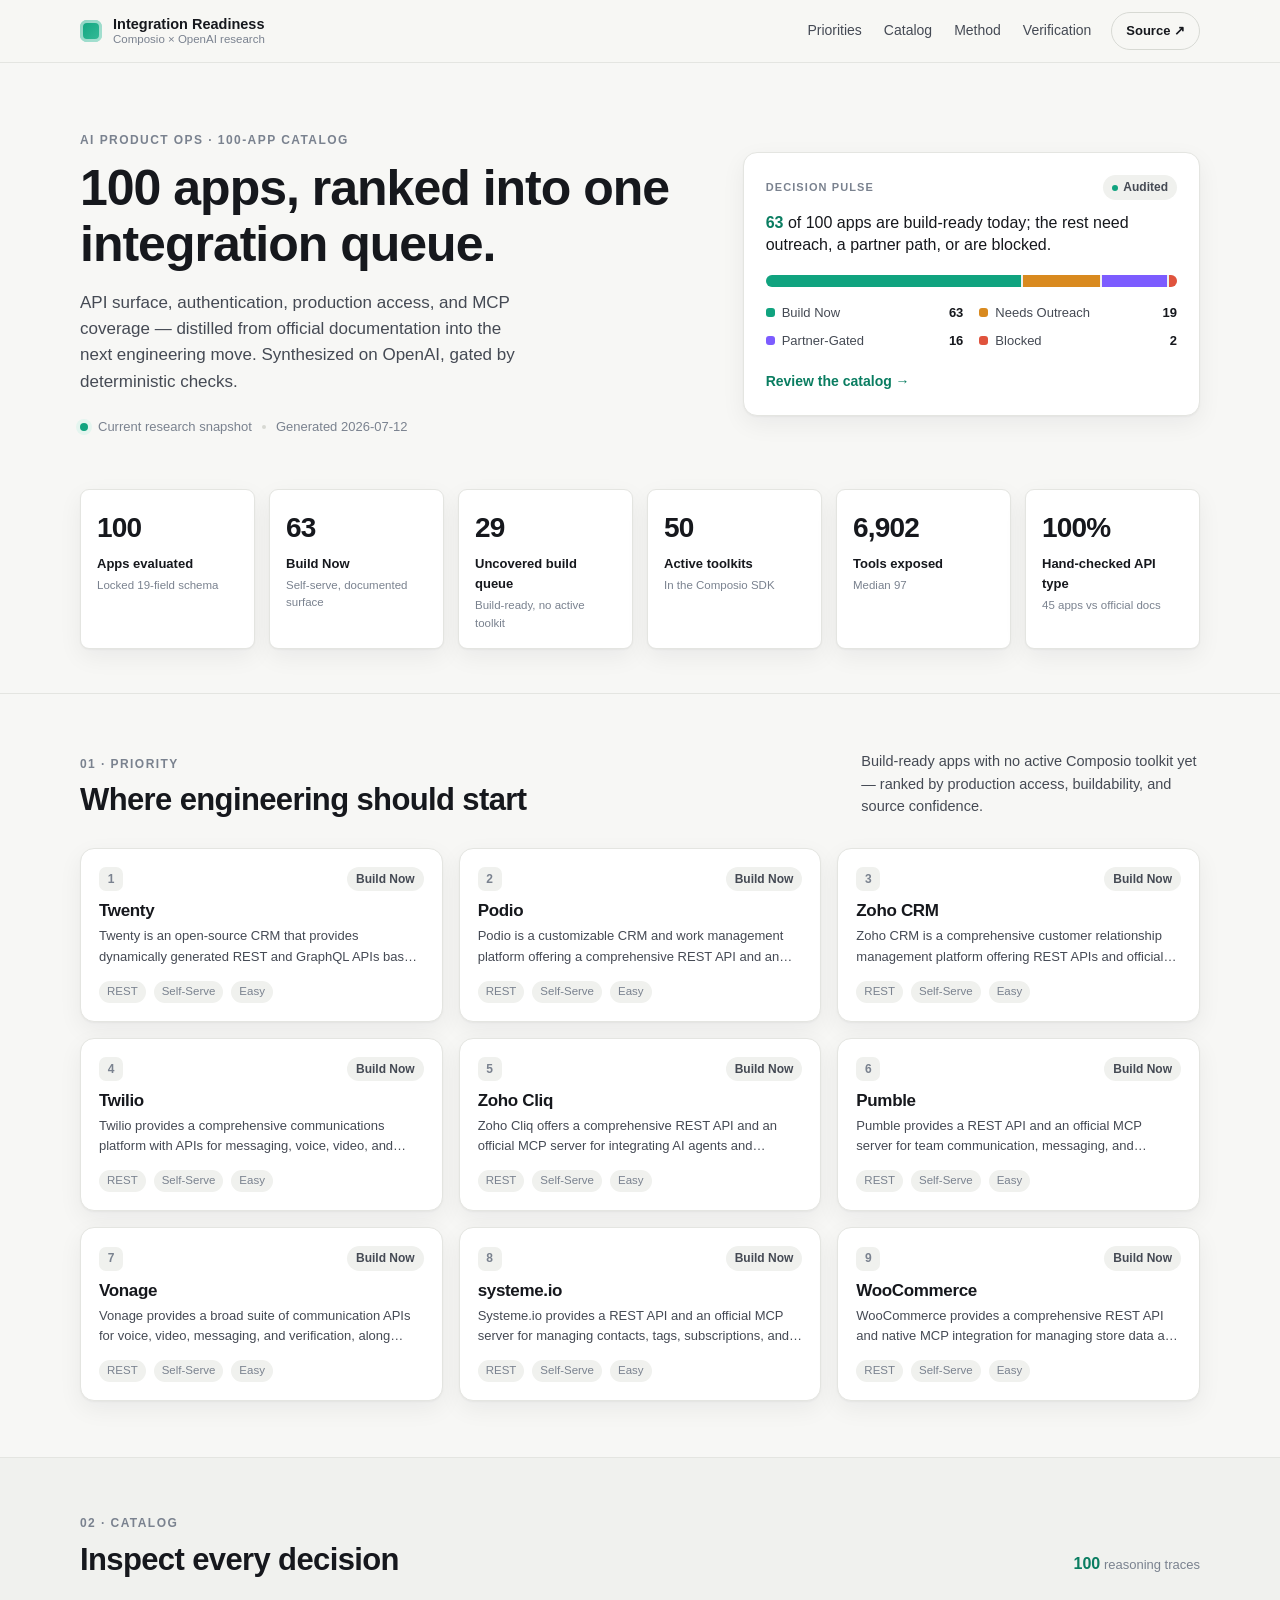
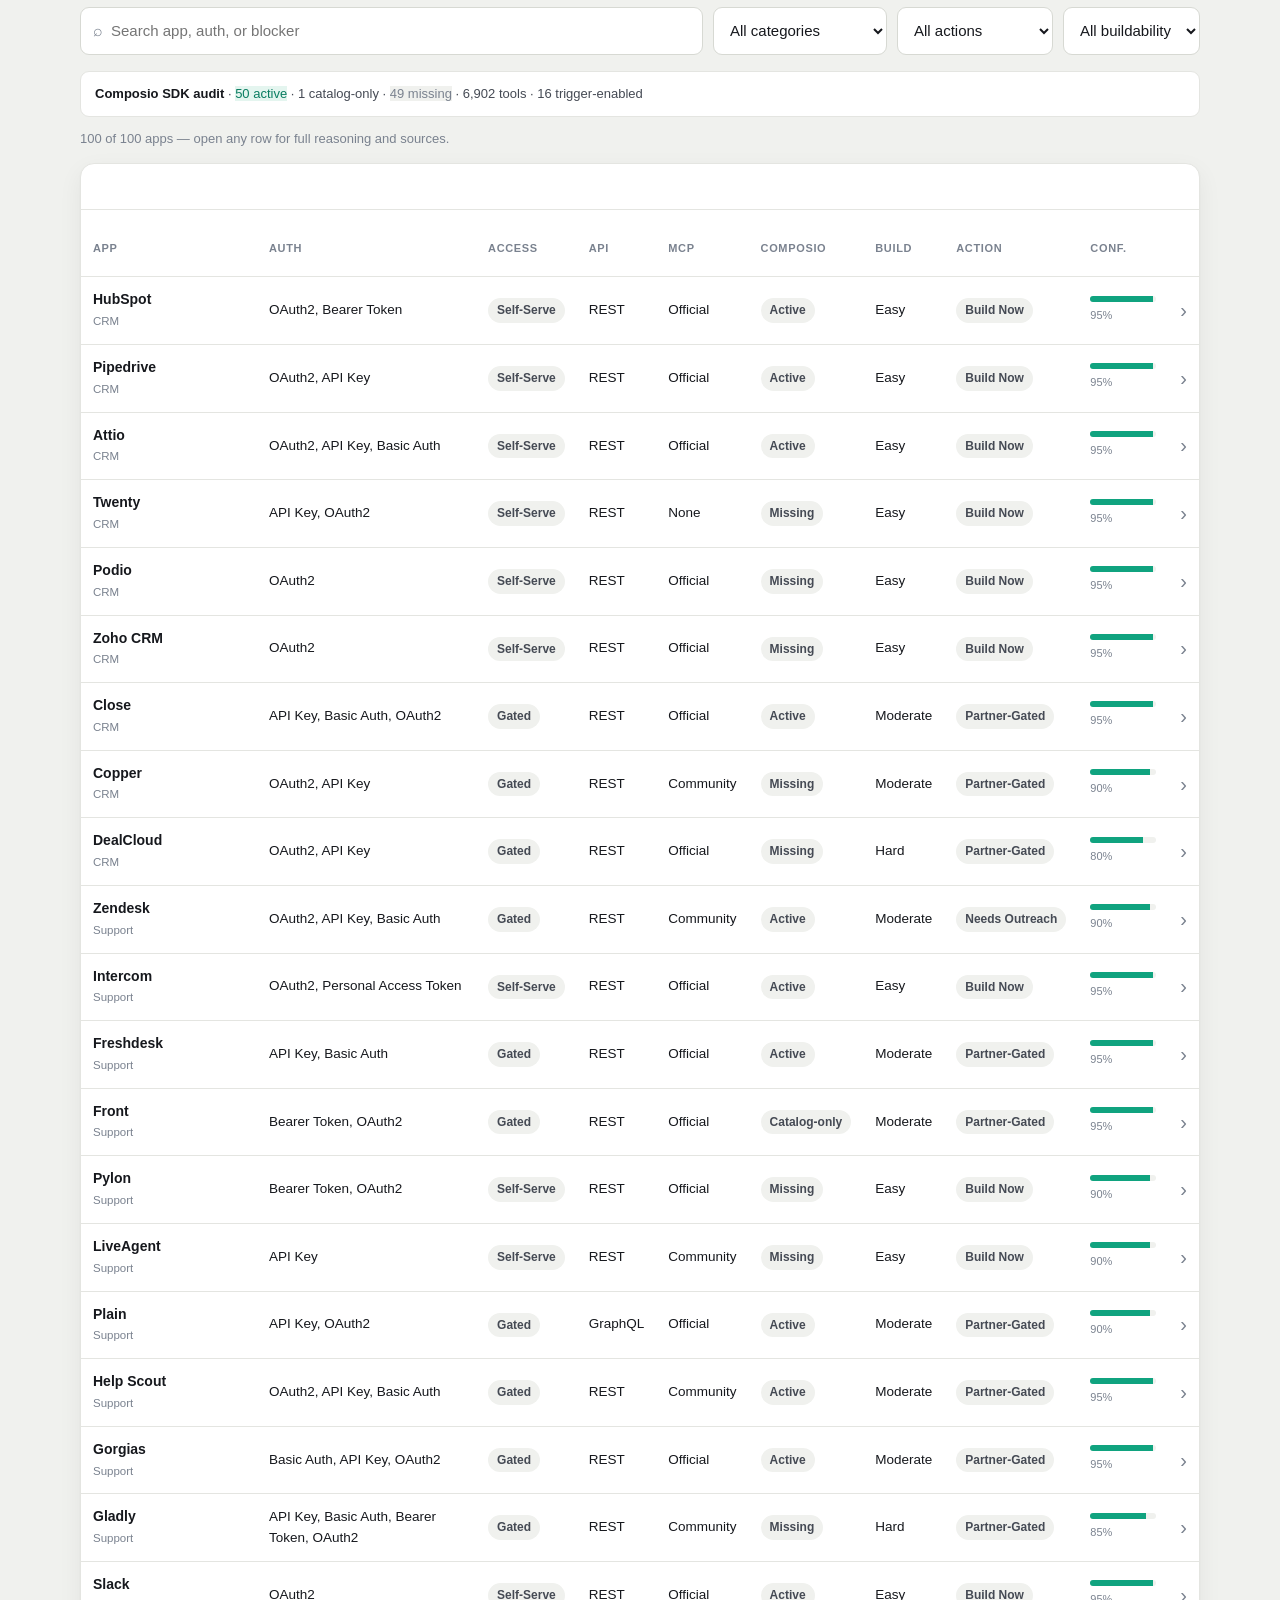
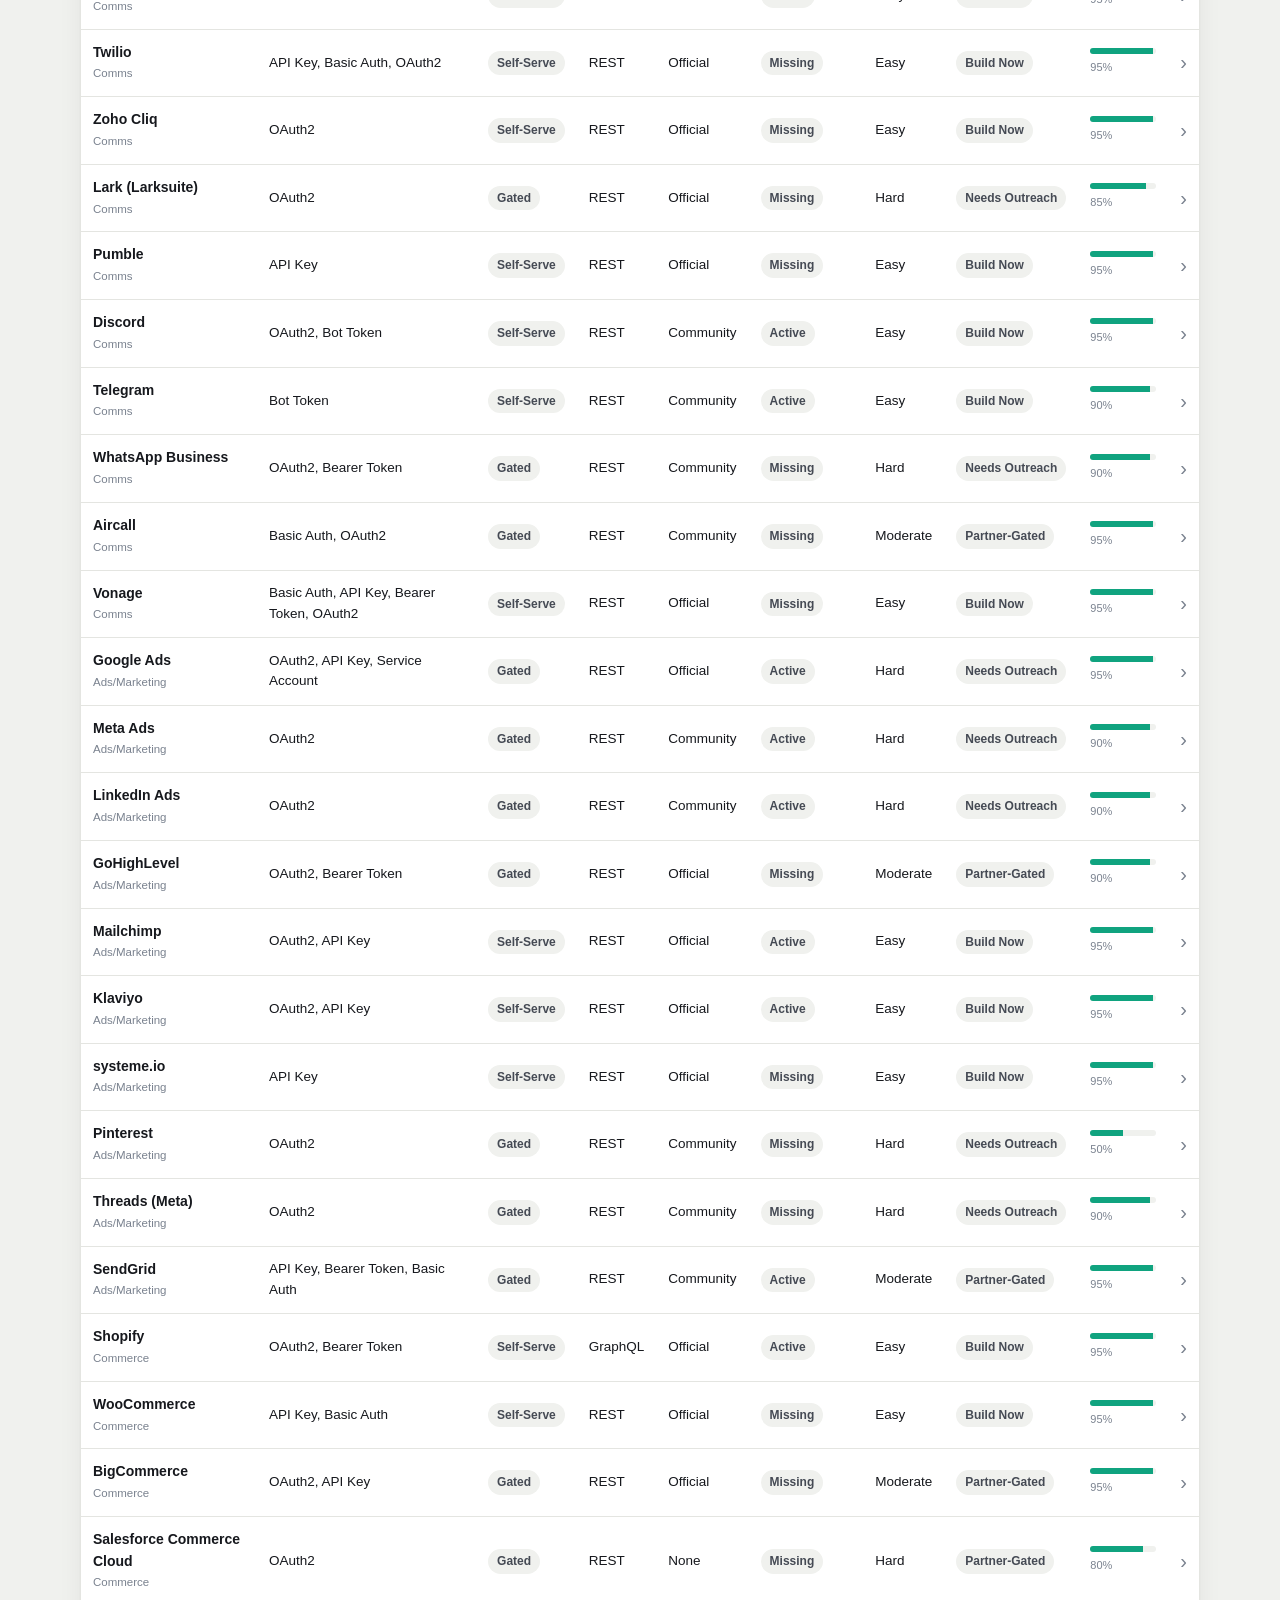
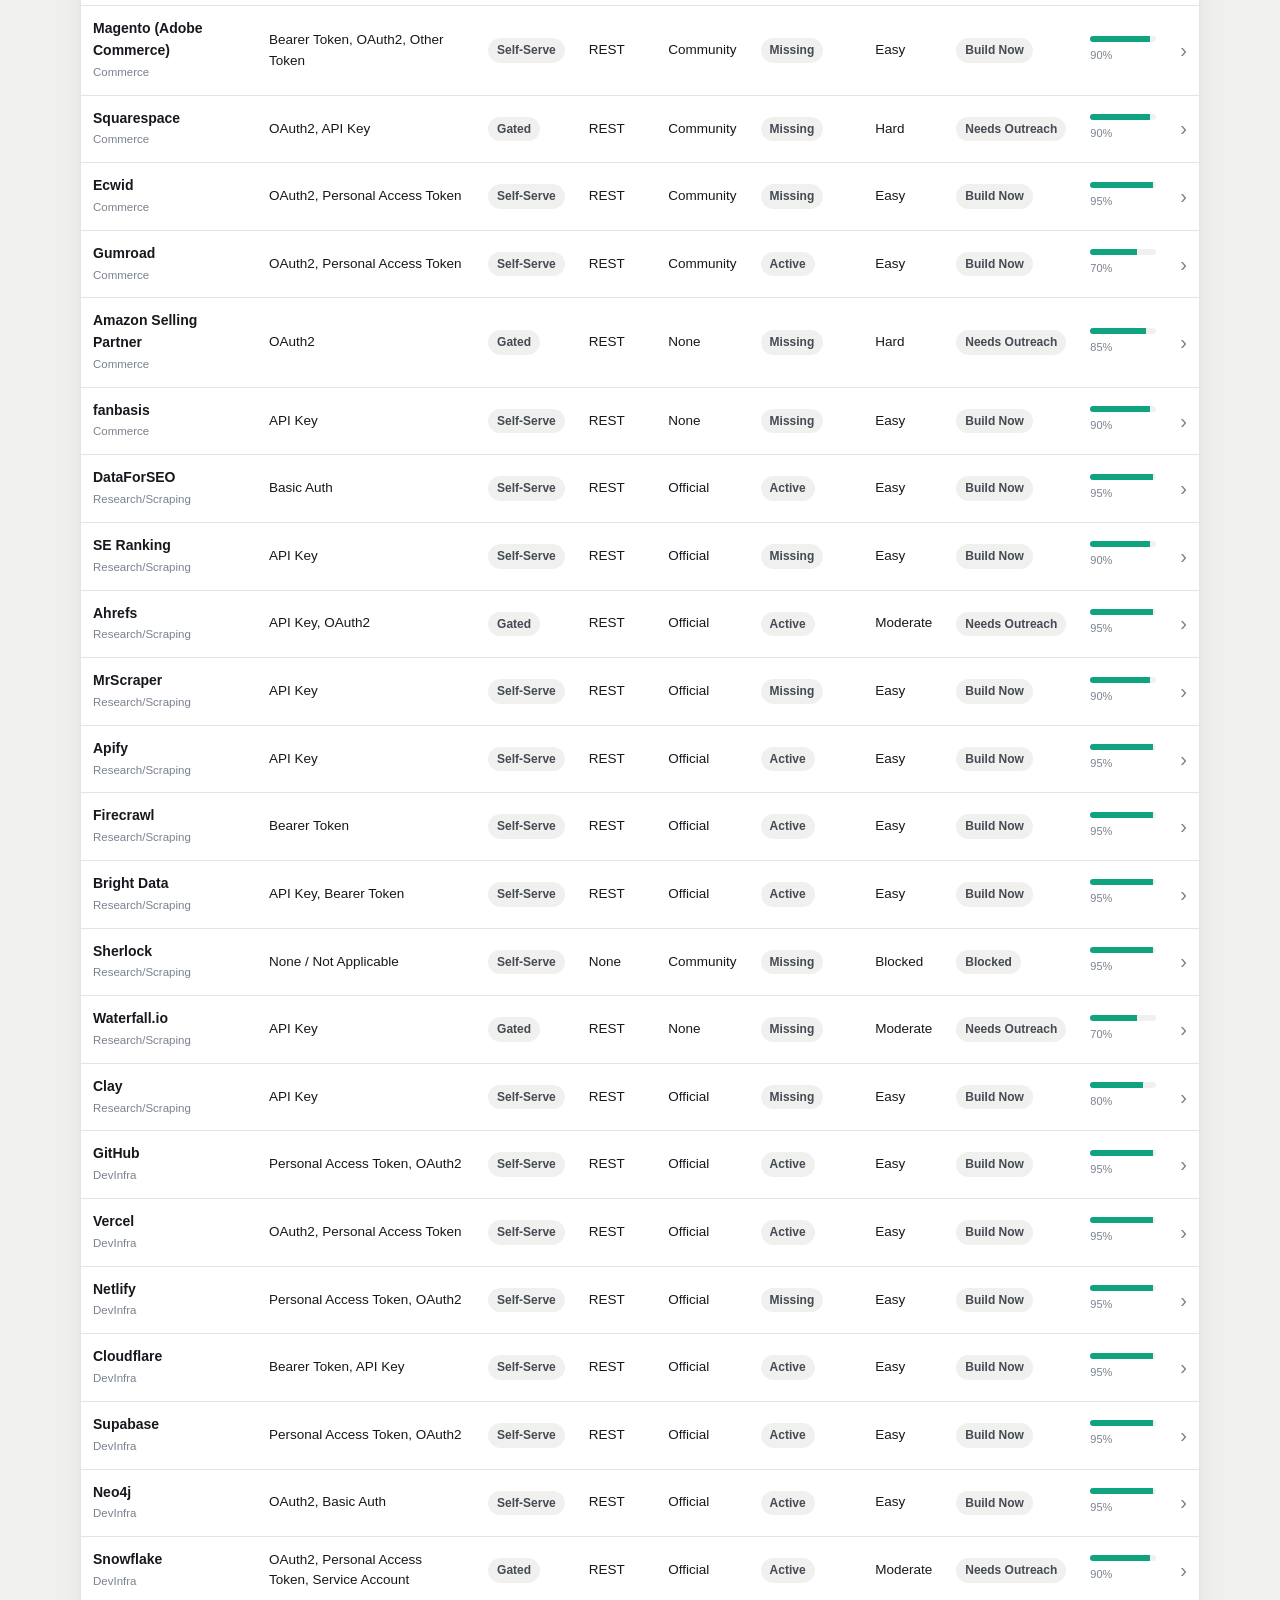
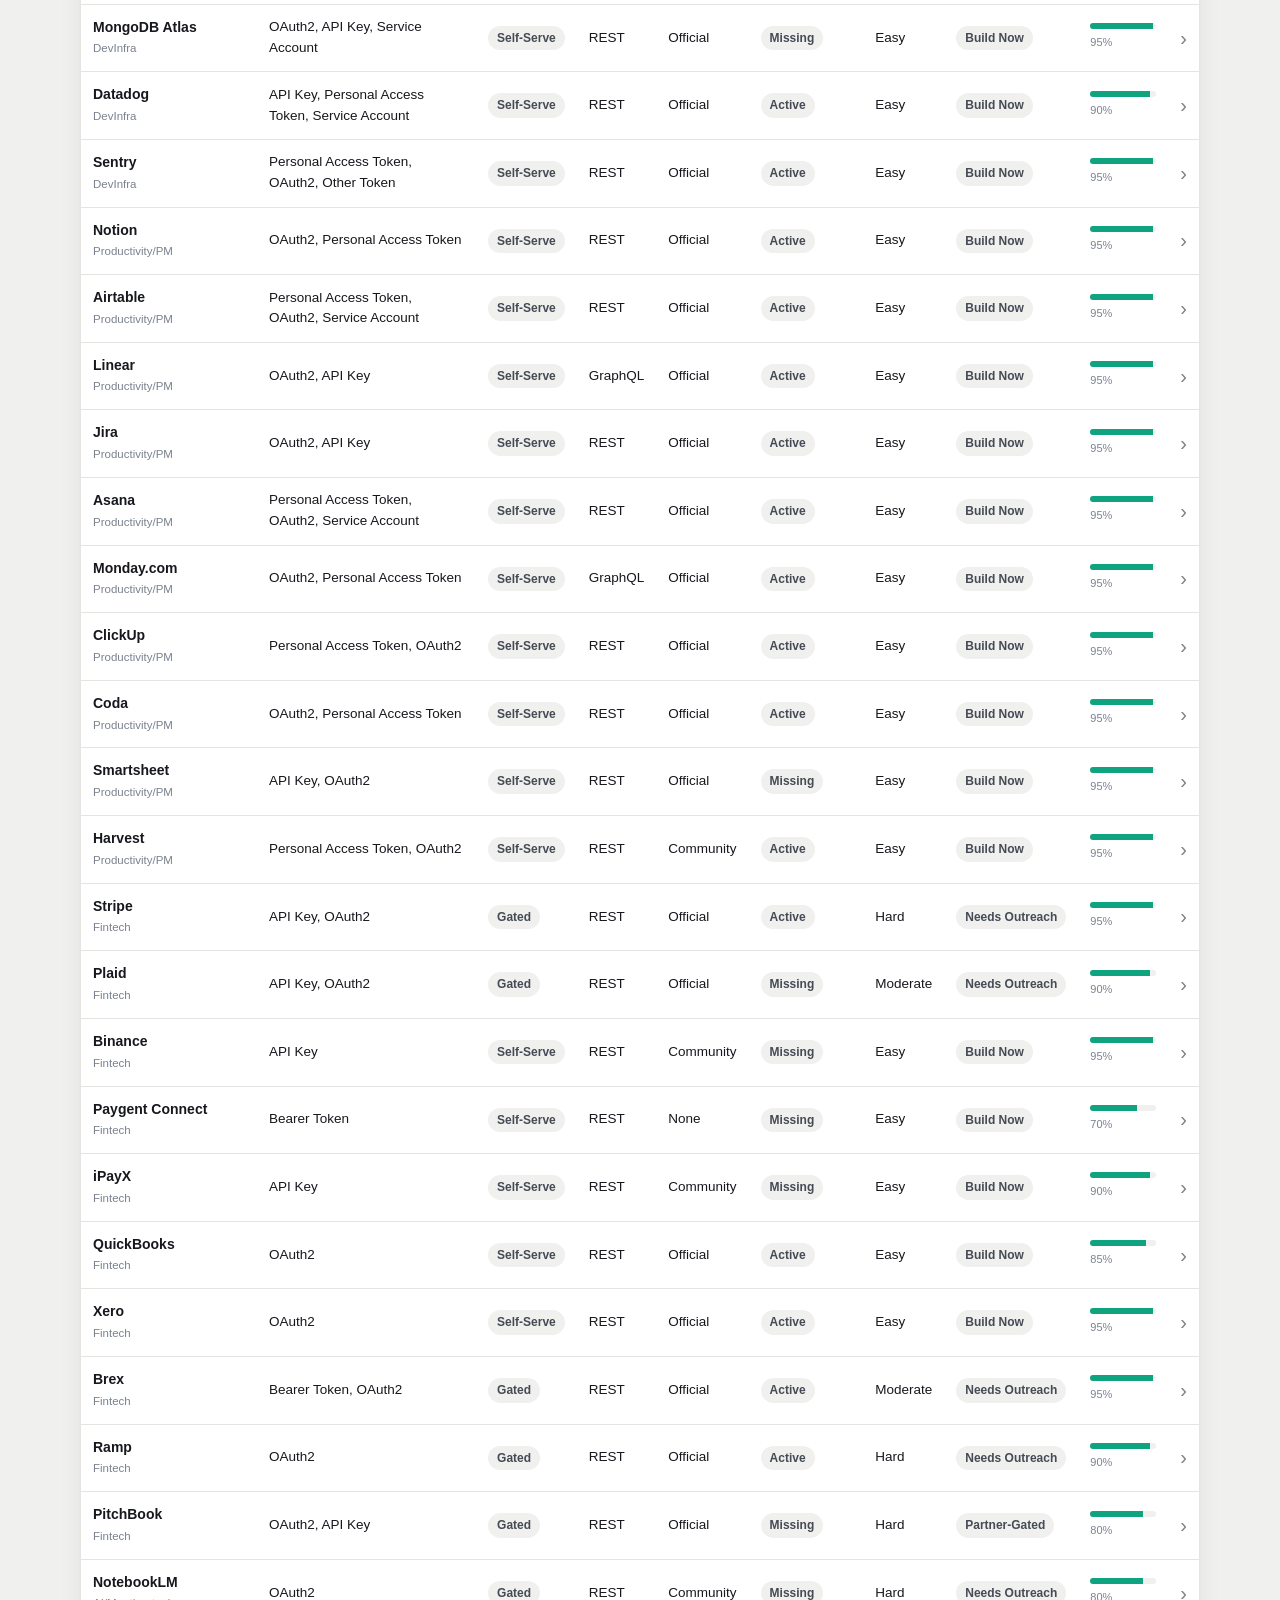
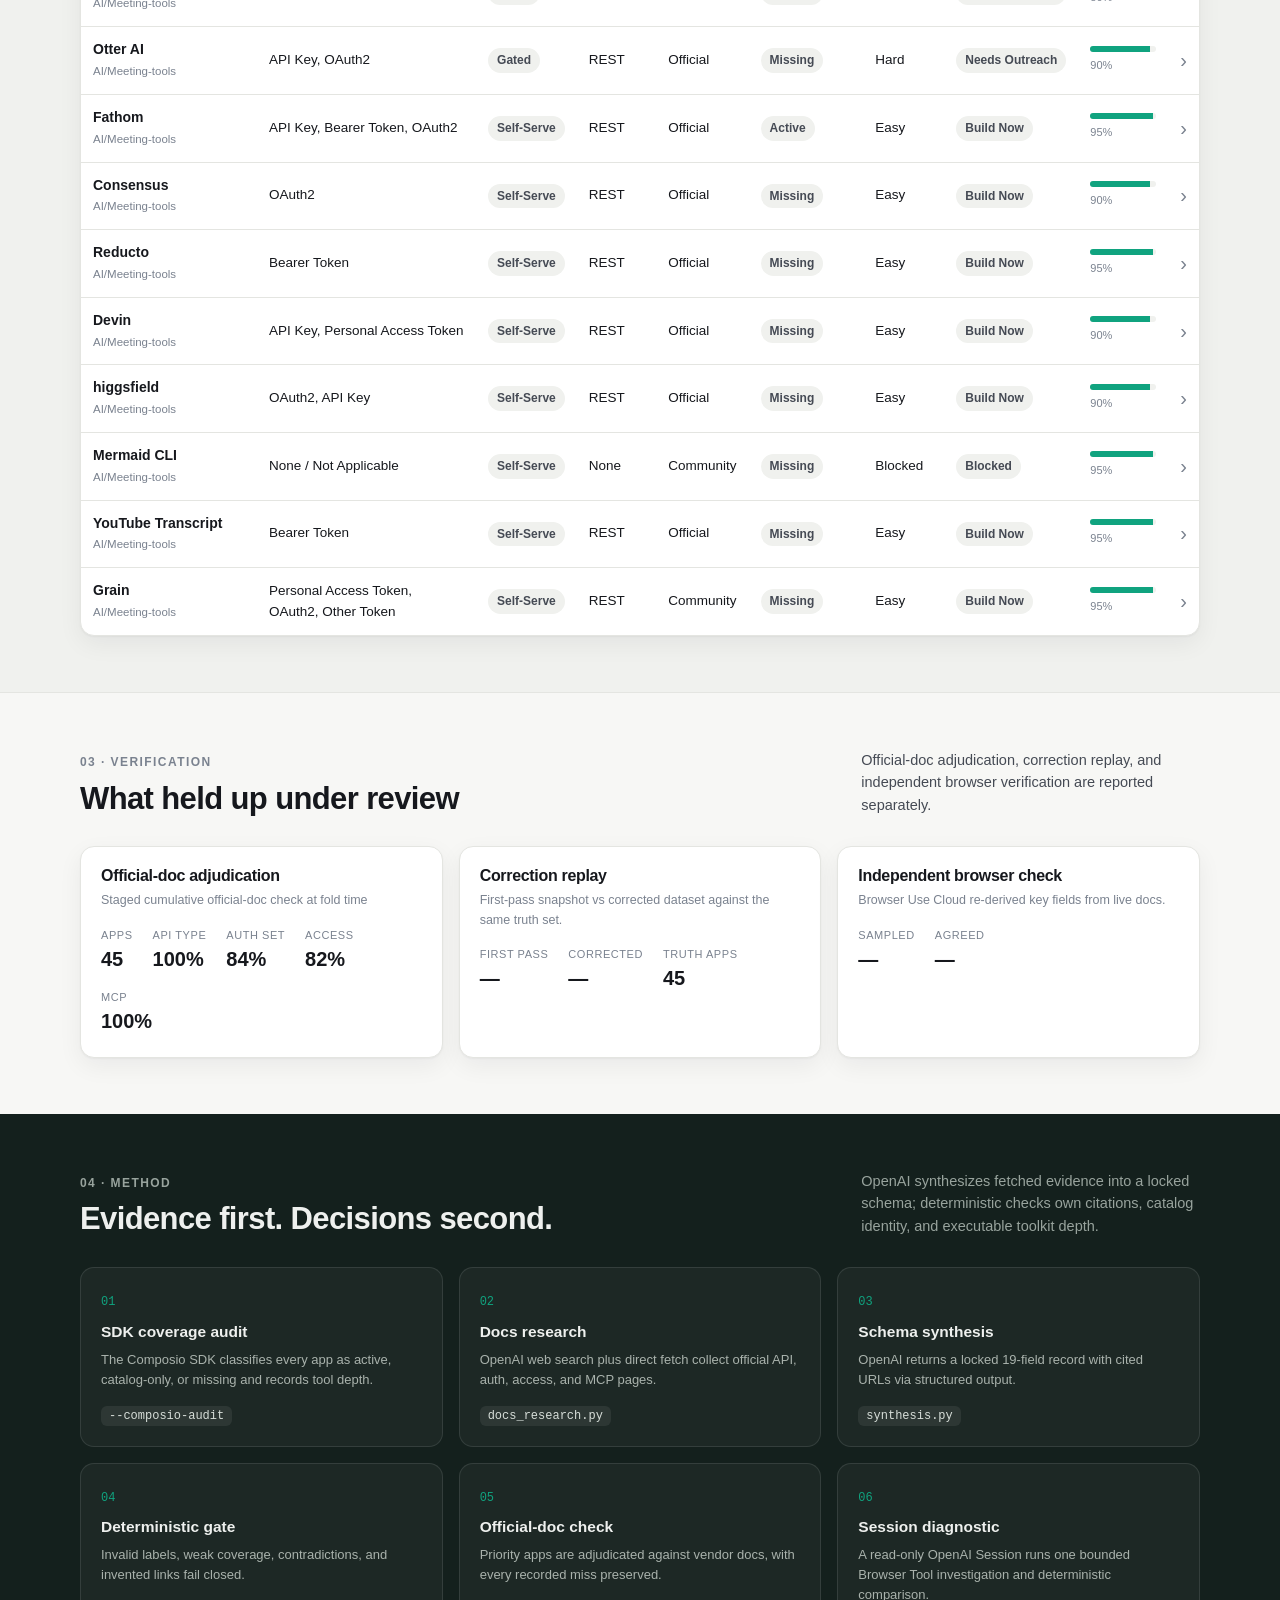
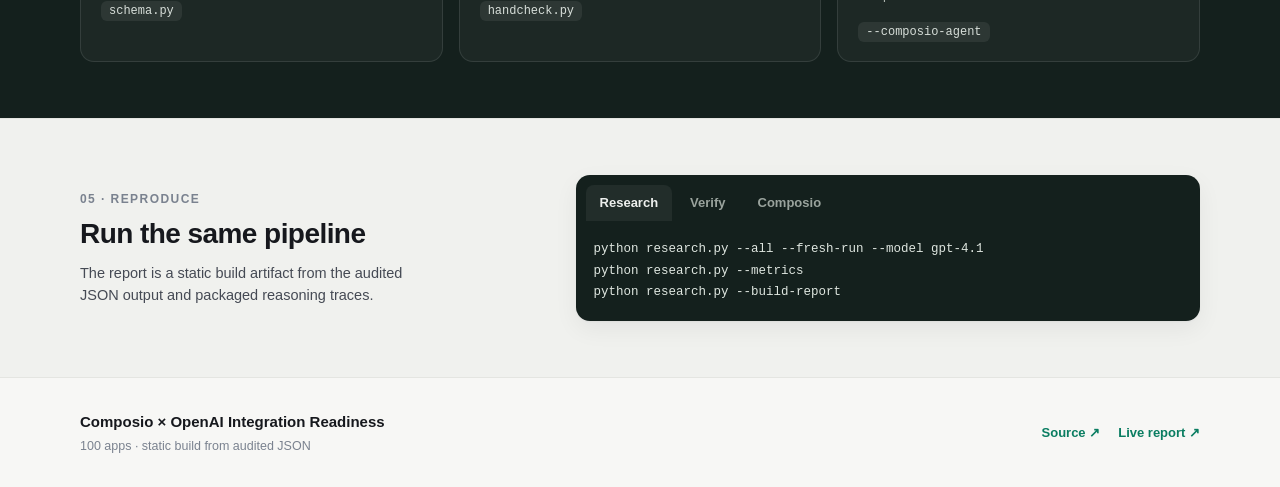
==== commit 3f3ca202: "refactor: overhaul CSS variables and layout styles for integration readiness report" ====
--- a/report/index.html
+++ b/report/index.html
@@ -4,25 +4,18 @@
 <head>
   <meta charset="utf-8" />
   <meta name="viewport" content="width=device-width, initial-scale=1" />
-  <meta name="description" content="Evidence-backed API integration readiness research across 100 requested apps." />
-  <link rel="icon" href="data:," />
-  <title>Composio Integration Intelligence</title>
-  <link rel="stylesheet" href="theme.css?v=20260711-3" />
-  <script type="text/javascript">
-    (function(c,l,a,r,i,t,y){
-      c[a]=c[a]||function(){(c[a].q=c[a].q||[]).push(arguments)};
-      t=l.createElement(r);t.async=1;t.src="https://www.clarity.ms/tag/"+i;
-      y=l.getElementsByTagName(r)[0];y.parentNode.insertBefore(t,y);
-    })(window, document, "clarity", "script", "xjr2tym4a8");
-  </script>
+  <meta name="description" content="Evidence-backed API integration readiness across 100 requested apps, synthesized with OpenAI." />
+  <link rel="icon" href="data:image/svg+xml,%3Csvg xmlns='http://www.w3.org/2000/svg' viewBox='0 0 100 100'%3E%3Crect width='100' height='100' rx='22' fill='%2310a37f'/%3E%3Ctext x='50' y='68' font-size='58' text-anchor='middle' fill='white' font-family='monospace'%3E%E2%97%8E%3C/text%3E%3C/svg%3E" />
+  <title>Integration Readiness</title>
+  <link rel="stylesheet" href="theme.css?v=20260817-1" />
 </head>
 
 <body>
-  <header class="app-header">
-    <div class="container header-inner">
-      <a class="brand" href="#overview" aria-label="Composio Integration Intelligence home">
-        <span class="brand-mark" aria-hidden="true"><i></i><i></i><i></i><i></i></span>
-        <span class="brand-copy"><b>Composio</b><small>Integration intelligence</small></span>
+  <header class="topbar">
+    <div class="wrap topbar-inner">
+      <a class="brand" href="#top" aria-label="Integration Readiness home">
+        <span class="brand-dot" aria-hidden="true"></span>
+        <span class="brand-copy"><b>Integration Readiness</b><small>Composio × OpenAI research</small></span>
       </a>
       <nav class="nav" aria-label="Report sections">
         <a href="#priorities">Priorities</a>
@@ -30,202 +23,167 @@
         <a href="#method">Method</a>
         <a href="#verification">Verification</a>
       </nav>
-      <a class="header-action" id="repo-link" href="#" target="_blank" rel="noopener">Source <span aria-hidden="true">↗</span></a>
+      <a class="ghost-btn" id="repo-link" href="#" target="_blank" rel="noopener">Source ↗</a>
     </div>
   </header>
 
-  <main id="overview">
-    <section class="container intro" aria-labelledby="page-title">
-      <div class="intro-copy">
-        <p class="eyebrow">AI Product Ops research / 100-app catalog</p>
-        <h1 id="page-title">100 apps.<br />One integration queue.</h1>
-        <p class="intro-lead" id="hero-copy">API surface, authentication, production access, and MCP coverage distilled into the next engineering move.</p>
-        <div class="snapshot-line" aria-label="Research status">
-          <span class="live-dot" aria-hidden="true"></span>
+  <main id="top">
+    <!-- HERO -->
+    <section class="wrap hero">
+      <div class="hero-copy">
+        <p class="eyebrow">AI Product Ops · 100-app catalog</p>
+        <h1>100 apps, ranked into one integration queue.</h1>
+        <p class="lead">API surface, authentication, production access, and MCP coverage — distilled from official documentation into the next engineering move. Synthesized on OpenAI, gated by deterministic checks.</p>
+        <div class="snapshot">
+          <span class="pulse-dot" aria-hidden="true"></span>
           <span id="snapshot-copy">Current research snapshot</span>
-          <span class="snapshot-separator" aria-hidden="true"></span>
-          <span id="generated-note">Generated July 2026</span>
+          <span class="dot-sep" aria-hidden="true"></span>
+          <span id="generated-note">—</span>
         </div>
       </div>
-
-      <aside class="pulse-card" aria-labelledby="pulse-title">
+      <aside class="pulse-card">
         <div class="pulse-head">
-          <div>
-            <p class="card-kicker">Decision pulse</p>
-            <h2 id="pulse-title">Coverage at a glance</h2>
-          </div>
-          <span class="quality-badge" id="quality-badge">Audited</span>
+          <p class="kicker">Decision pulse</p>
+          <span class="chip chip-live" id="quality-badge">Audited</span>
         </div>
-        <p class="pulse-statement" id="decision-title">Loading the current integration queue...</p>
-        <div class="pulse-chart" id="pulse-chart" aria-label="Recommended action distribution"></div>
-        <div class="pulse-legend" id="pulse-legend"></div>
-        <div class="pulse-footer">
-          <p id="decision-summary">Buildable gaps are separated from access and partnership work.</p>
-          <a class="dark-action" href="#catalog">Review the catalog <span aria-hidden="true">→</span></a>
-        </div>
+        <p class="pulse-statement" id="decision-title">Loading the current integration queue…</p>
+        <div class="action-bar" id="action-bar" aria-label="Recommended action distribution"></div>
+        <div class="action-legend" id="action-legend"></div>
+        <a class="text-link" href="#catalog">Review the catalog →</a>
       </aside>
     </section>
 
-    <section class="container metric-grid" id="metrics" aria-label="Headline metrics"></section>
+    <!-- KPI TILES -->
+    <section class="wrap kpi-grid" id="kpi-grid" aria-label="Headline metrics"></section>
 
-    <section class="section-band band-tint" id="priorities">
-      <div class="container">
-        <div class="section-heading">
+    <!-- PRIORITIES -->
+    <section class="band" id="priorities">
+      <div class="wrap">
+        <div class="section-head">
           <div>
-            <p class="eyebrow">01 / Priority</p>
+            <p class="eyebrow">01 · Priority</p>
             <h2>Where engineering should start</h2>
           </div>
-          <p class="section-note">Ranked by coverage gap, production access, buildability, and source confidence.</p>
+          <p class="section-note">Build-ready apps with no active Composio toolkit yet — ranked by production access, buildability, and source confidence.</p>
         </div>
-        <div class="insight-strip" id="insights"></div>
         <div class="queue-grid" id="priority-queue"></div>
       </div>
     </section>
 
-    <section class="section-band" id="catalog">
-      <div class="container">
-        <div class="section-heading catalog-heading">
+    <!-- CATALOG -->
+    <section class="band band-tint" id="catalog">
+      <div class="wrap">
+        <div class="section-head">
           <div>
-            <p class="eyebrow">02 / Catalog</p>
+            <p class="eyebrow">02 · Catalog</p>
             <h2>Inspect every decision</h2>
           </div>
-          <div class="reasoning-coverage">
-            <span class="reasoning-count" id="reasoning-count">0</span>
-            <span>reasoning traces available</span>
-          </div>
+          <div class="trace-count"><span id="reasoning-count">0</span> reasoning traces</div>
         </div>
 
-        <div class="catalog-toolbar">
-          <label class="search-field" for="q">
-            <span class="search-icon" aria-hidden="true"></span>
+        <div class="toolbar">
+          <label class="search">
+            <span class="search-icon" aria-hidden="true">⌕</span>
             <span class="sr-only">Search catalog</span>
             <input id="q" type="search" placeholder="Search app, auth, or blocker" autocomplete="off" />
           </label>
-          <label>
-            <span class="sr-only">Filter by category</span>
-            <select id="f-cat"><option value="">All categories</option></select>
-          </label>
-          <label>
-            <span class="sr-only">Filter by action</span>
-            <select id="f-next"><option value="">All actions</option></select>
-          </label>
-          <label>
-            <span class="sr-only">Filter by buildability</span>
-            <select id="f-build"><option value="">All buildability</option></select>
-          </label>
+          <select id="f-cat" aria-label="Filter by category"><option value="">All categories</option></select>
+          <select id="f-next" aria-label="Filter by action"><option value="">All actions</option></select>
+          <select id="f-build" aria-label="Filter by buildability"><option value="">All buildability</option></select>
         </div>
 
-        <div class="catalog-meta">
-          <p id="matrix-count">Loading apps...</p>
-          <p>Open any row to inspect its full reasoning and sources.</p>
-        </div>
-
-        <div class="sdk-audit-summary" id="sdk-audit-summary" aria-live="polite">
-          <div><b>Composio SDK audit</b><span>Loading executable toolkit depth...</span></div>
-        </div>
+        <div class="sdk-summary" id="sdk-summary" aria-live="polite">Loading executable toolkit depth…</div>
+        <p class="catalog-count" id="catalog-count">Loading apps…</p>
 
         <div class="table-shell">
           <table>
             <thead>
               <tr>
-                <th>App</th>
-                <th>Auth</th>
-                <th>Access</th>
-                <th>API</th>
-                <th>MCP</th>
-                <th>Composio</th>
-                <th>Build</th>
-                <th>Action</th>
-                <th>Confidence</th>
-                <th><span class="sr-only">Review reasoning</span></th>
+                <th>App</th><th>Auth</th><th>Access</th><th>API</th>
+                <th>MCP</th><th>Composio</th><th>Build</th><th>Action</th><th>Conf.</th><th></th>
               </tr>
             </thead>
-            <tbody id="matrix-body"></tbody>
+            <tbody id="catalog-body"></tbody>
           </table>
         </div>
       </div>
     </section>
 
-    <section class="section-band band-ink" id="method">
-      <div class="container">
-        <div class="section-heading inverse-heading">
+    <!-- VERIFICATION -->
+    <section class="band" id="verification">
+      <div class="wrap">
+        <div class="section-head">
           <div>
-            <p class="eyebrow">03 / Method</p>
+            <p class="eyebrow">03 · Verification</p>
+            <h2>What held up under review</h2>
+          </div>
+          <p class="section-note">Official-doc adjudication, correction replay, and independent browser verification are reported separately.</p>
+        </div>
+        <div class="verify-grid" id="verification-grid"></div>
+      </div>
+    </section>
+
+    <!-- METHOD -->
+    <section class="band band-ink" id="method">
+      <div class="wrap">
+        <div class="section-head inverse">
+          <div>
+            <p class="eyebrow">04 · Method</p>
             <h2>Evidence first. Decisions second.</h2>
           </div>
-          <p class="section-note">The LLM synthesizes fetched evidence; deterministic checks own schema, citations, catalog identity, and executable toolkit depth.</p>
+          <p class="section-note">OpenAI synthesizes fetched evidence into a locked schema; deterministic checks own citations, catalog identity, and executable toolkit depth.</p>
         </div>
-        <ol class="method-grid" aria-label="Research pipeline">
-          <li><span>01</span><b>SDK coverage audit</b><p>The Composio SDK classifies every requested app as active, catalog-only, or missing and records tool depth.</p><code>--composio-audit</code></li>
-          <li><span>02</span><b>Docs research</b><p>Official API, authentication, access, and MCP pages are collected.</p><code>docs_research.py</code></li>
-          <li><span>03</span><b>Schema synthesis</b><p>The model returns a locked 19-field record with cited URLs.</p><code>synthesis.py</code></li>
-          <li><span>04</span><b>Source audit</b><p>Invalid labels, weak coverage, contradictions, and invented links fail closed.</p><code>batch_pipeline.py</code></li>
-          <li><span>05</span><b>Official-doc check</b><p>Priority apps are adjudicated against vendor docs, with every recorded miss preserved.</p><code>handcheck.py</code></li>
-          <li><span>06</span><b>Session diagnostic</b><p>A read-only Gemini Session can run one bounded Browser Tool investigation and deterministic comparison.</p><code>--composio-agent</code></li>
+        <ol class="method-grid">
+          <li><span class="step-n">01</span><b>SDK coverage audit</b><p>The Composio SDK classifies every app as active, catalog-only, or missing and records tool depth.</p><code>--composio-audit</code></li>
+          <li><span class="step-n">02</span><b>Docs research</b><p>OpenAI web search plus direct fetch collect official API, auth, access, and MCP pages.</p><code>docs_research.py</code></li>
+          <li><span class="step-n">03</span><b>Schema synthesis</b><p>OpenAI returns a locked 19-field record with cited URLs via structured output.</p><code>synthesis.py</code></li>
+          <li><span class="step-n">04</span><b>Deterministic gate</b><p>Invalid labels, weak coverage, contradictions, and invented links fail closed.</p><code>schema.py</code></li>
+          <li><span class="step-n">05</span><b>Official-doc check</b><p>Priority apps are adjudicated against vendor docs, with every recorded miss preserved.</p><code>handcheck.py</code></li>
+          <li><span class="step-n">06</span><b>Session diagnostic</b><p>A read-only OpenAI Session runs one bounded Browser Tool investigation and deterministic comparison.</p><code>--composio-agent</code></li>
         </ol>
       </div>
     </section>
 
-    <section class="section-band" id="verification">
-      <div class="container">
-        <div class="section-heading">
-          <div>
-            <p class="eyebrow">04 / Verification</p>
-            <h2>What held up under review</h2>
-          </div>
-          <p class="section-note">Source coverage, staged official-doc adjudication, browser-read evidence, and correction replay are reported separately.</p>
-        </div>
-        <div class="verification-grid" id="verification-grid"></div>
-        <div id="verification-warning"></div>
-      </div>
-    </section>
-
-    <section class="section-band band-tint" id="run">
-      <div class="container run-layout">
+    <!-- REPRODUCE -->
+    <section class="band band-tint" id="reproduce">
+      <div class="wrap run-layout">
         <div>
-          <p class="eyebrow">05 / Reproduce</p>
+          <p class="eyebrow">05 · Reproduce</p>
           <h2>Run the same pipeline</h2>
-          <p class="run-copy">The report is a static build artifact from the audited JSON output and packaged reasoning traces.</p>
+          <p class="section-note">The report is a static build artifact from the audited JSON output and packaged reasoning traces.</p>
         </div>
         <div class="command-card">
           <div class="command-tabs" role="tablist" aria-label="Run commands">
             <button class="command-tab active" type="button" data-command="research" role="tab" aria-selected="true">Research</button>
             <button class="command-tab" type="button" data-command="verify" role="tab" aria-selected="false">Verify</button>
-            <button class="command-tab" type="button" data-command="composio" role="tab" aria-selected="false">Composio SDK</button>
+            <button class="command-tab" type="button" data-command="composio" role="tab" aria-selected="false">Composio</button>
           </div>
-          <pre id="command-output">python research.py --batch-submit --fresh-run
-python research.py --batch-status
-python research.py --batch-collect
-python research.py --batch-audit-sources
-python research.py --metrics
-python research.py --build-report</pre>
+          <pre id="command-output"></pre>
         </div>
       </div>
     </section>
   </main>
 
   <footer class="footer">
-    <div class="container footer-inner" id="footer"></div>
+    <div class="wrap footer-inner" id="footer"></div>
   </footer>
 
-  <dialog class="reasoning-dialog" id="reasoning-dialog" aria-labelledby="reasoning-title">
+  <dialog class="drawer" id="detail-dialog" aria-labelledby="detail-title">
     <div class="drawer-shell">
-      <header class="drawer-header">
+      <header class="drawer-head">
         <div>
           <p class="eyebrow">Decision record</p>
-          <h2 id="reasoning-title">App reasoning</h2>
-          <p id="reasoning-subtitle"></p>
+          <h2 id="detail-title">App reasoning</h2>
+          <p id="detail-sub"></p>
         </div>
-        <form method="dialog">
-          <button class="icon-button" type="submit" aria-label="Close reasoning" title="Close reasoning">×</button>
-        </form>
+        <form method="dialog"><button class="icon-btn" type="submit" aria-label="Close">×</button></form>
       </header>
-      <div class="drawer-body" id="reasoning-content"></div>
+      <div class="drawer-body" id="detail-body"></div>
     </div>
   </dialog>
 
-  <script src="data.js?v=20260712-1"></script>
-  <script src="app.js?v=20260712-2"></script>
+  <script src="data.js?v=20260817-1"></script>
+  <script src="app.js?v=20260817-1"></script>
 </body>
 
 </html>
--- a/report/theme.css
+++ b/report/theme.css
@@ -1,2011 +1,244 @@
+/* Integration Readiness — theme */
 :root {
-  --canvas: #eceeea;
-  --canvas-2: #f5f6f3;
-  --paper: #ffffff;
-  --ink: #111217;
-  --ink-2: #24262e;
-  --muted: #676a73;
-  --faint: #93969e;
-  --line: #dedfdd;
-  --line-strong: #c9cbc8;
-  --purple: #7657d5;
-  --purple-dark: #5e3dbb;
-  --purple-soft: #e4ddfb;
-  --periwinkle: #dde0fb;
-  --mint: #dfefe9;
-  --mint-strong: #8eb8aa;
-  --rose: #f5dddd;
-  --yellow: #f4e9bb;
-  --blue-soft: #e5eaf2;
-  --green: #17845a;
-  --red: #a9443e;
-  --amber: #8a6314;
-  --shadow: 0 1px 2px rgba(20, 24, 20, .05), 0 12px 32px rgba(20, 24, 20, .06);
-  --shadow-strong: 0 28px 80px rgba(20, 24, 20, .16);
-  --sans: "Helvetica Neue", Helvetica, Arial, sans-serif;
-  --code: "SFMono-Regular", Consolas, "Liberation Mono", monospace;
+  --bg: #f7f7f5;
+  --surface: #ffffff;
+  --surface-2: #f0f1ee;
+  --ink: #16181d;
+  --ink-2: #454a54;
+  --ink-3: #7a828f;
+  --line: #e4e5e1;
+  --line-2: #d7d9d3;
+  --accent: #10a37f;
+  --accent-ink: #0a7d61;
+  --accent-soft: #e4f5ef;
+  --ink-band: #14201d;
+
+  --build: #10a37f;
+  --outreach: #d98a1f;
+  --partner: #7c5cff;
+  --blocked: #e0533d;
+  --build-soft: #e4f5ef;
+  --outreach-soft: #fbf0dd;
+  --partner-soft: #eee9ff;
+  --blocked-soft: #fbe6e1;
+
+  --radius: 14px;
+  --radius-sm: 9px;
+  --shadow: 0 1px 2px rgba(20, 22, 28, .04), 0 8px 24px rgba(20, 22, 28, .06);
+  --mono: ui-monospace, SFMono-Regular, "SF Mono", Menlo, Consolas, monospace;
+  --sans: -apple-system, BlinkMacSystemFont, "Segoe UI", Inter, Roboto, Helvetica, Arial, sans-serif;
 }
-
-* {
-  box-sizing: border-box;
-}
-
-html {
-  background: var(--canvas);
-  scroll-behavior: smooth;
-}
-
-body {
-  min-width: 320px;
-  margin: 0;
-  background: var(--canvas);
-  color: var(--ink);
-  font: 14px/1.5 var(--sans);
-  font-synthesis: none;
-  -webkit-font-smoothing: antialiased;
-  text-rendering: optimizeLegibility;
-}
-
-body.dialog-open {
-  overflow: hidden;
-}
-
-button,
-input,
-select {
-  font: inherit;
-}
-
-button,
-a,
-input,
-select {
-  -webkit-tap-highlight-color: transparent;
-}
-
-a {
-  color: inherit;
-  text-decoration: none;
-}
-
-button {
-  border: 0;
-}
-
-h1,
-h2,
-h3,
-p,
-ol,
-ul {
-  margin: 0;
-}
-
-code,
-pre {
-  font-family: var(--code);
-}
-
-:focus-visible {
-  outline: 3px solid rgba(118, 87, 213, .35);
-  outline-offset: 2px;
-}
-
-.sr-only {
-  position: absolute;
-  width: 1px;
-  height: 1px;
-  padding: 0;
-  margin: -1px;
-  overflow: hidden;
-  clip: rect(0, 0, 0, 0);
-  white-space: nowrap;
-  border: 0;
-}
-
-.container {
-  width: min(1320px, calc(100% - 48px));
-  margin: 0 auto;
-}
-
-.app-header {
-  position: sticky;
-  top: 0;
-  z-index: 40;
-  border-bottom: 1px solid rgba(201, 203, 200, .8);
-  background: rgba(255, 255, 255, .92);
-  backdrop-filter: blur(18px);
-}
-
-.header-inner {
-  min-height: 70px;
-  display: grid;
-  grid-template-columns: minmax(220px, 1fr) auto minmax(220px, 1fr);
-  align-items: center;
-  gap: 24px;
-}
-
-.brand {
-  display: inline-flex;
-  align-items: center;
-  gap: 12px;
-  width: fit-content;
-}
-
-.brand-mark {
-  position: relative;
-  width: 28px;
-  height: 28px;
-  display: grid;
-  grid-template-columns: repeat(2, 8px);
-  grid-template-rows: repeat(2, 8px);
-  place-content: center;
-  gap: 2px;
-  border-radius: 7px;
-  background: var(--ink);
-}
-
-.brand-mark i {
-  display: block;
-  border-radius: 2px;
-  background: var(--paper);
-}
-
-.brand-mark i:nth-child(2),
-.brand-mark i:nth-child(3) {
-  background: var(--purple-soft);
-}
-
-.brand-copy {
-  display: grid;
-  line-height: 1.08;
-}
-
-.brand-copy b {
-  font-size: 15px;
-  font-weight: 730;
-}
-
-.brand-copy small {
-  margin-top: 4px;
-  color: var(--muted);
-  font-size: 11px;
-}
-
-.nav {
-  display: flex;
-  align-items: center;
-  justify-content: center;
-  gap: 4px;
-}
-
-.nav a {
-  padding: 8px 11px;
-  border-radius: 6px;
-  color: var(--muted);
-  font-size: 13px;
-  font-weight: 620;
-}
-
-.nav a:hover {
-  background: var(--canvas-2);
-  color: var(--ink);
-}
-
-.header-action {
-  justify-self: end;
-  display: inline-flex;
-  align-items: center;
-  gap: 8px;
-  min-height: 36px;
-  padding: 0 14px;
-  border: 1px solid var(--line-strong);
-  border-radius: 7px;
-  background: var(--paper);
-  font-size: 13px;
-  font-weight: 680;
-}
-
-.header-action:hover {
-  border-color: var(--ink);
-}
-
-section[id] {
-  scroll-margin-top: 70px;
-}
-
-.intro {
-  display: grid;
-  grid-template-columns: minmax(0, 1fr) minmax(420px, .88fr);
-  align-items: stretch;
-  gap: 28px;
-  padding: 76px 0 28px;
-}
-
-.intro-copy {
-  min-height: 420px;
-  display: flex;
-  flex-direction: column;
-  justify-content: center;
-  padding: 18px 0 22px;
-}
-
-.eyebrow,
-.card-kicker {
-  color: var(--purple-dark);
-  font-size: 11px;
-  font-weight: 760;
-  letter-spacing: 0;
-  text-transform: uppercase;
-}
-
-h1 {
-  max-width: 760px;
-  margin-top: 18px;
-  font-size: 68px;
-  font-weight: 520;
-  letter-spacing: 0;
-  line-height: .96;
-}
-
-.intro-lead {
-  max-width: 700px;
-  margin-top: 25px;
-  color: var(--muted);
-  font-size: 18px;
-  line-height: 1.5;
-}
-
-.snapshot-line {
-  display: flex;
-  align-items: center;
-  flex-wrap: wrap;
-  gap: 9px;
-  margin-top: 34px;
-  color: var(--muted);
-  font-size: 12px;
-}
-
-.live-dot {
-  width: 8px;
-  height: 8px;
-  border-radius: 50%;
-  background: #25a66f;
-  box-shadow: 0 0 0 4px rgba(37, 166, 111, .13);
-}
-
-.snapshot-separator {
-  width: 1px;
-  height: 14px;
-  margin: 0 3px;
-  background: var(--line-strong);
-}
-
-.pulse-card {
-  min-height: 420px;
-  display: flex;
-  flex-direction: column;
-  padding: 26px;
-  border: 1px solid rgba(143, 146, 142, .28);
-  border-radius: 8px;
-  background: var(--periwinkle);
-  box-shadow: var(--shadow);
-}
-
-.pulse-head {
-  display: flex;
-  align-items: flex-start;
-  justify-content: space-between;
-  gap: 20px;
-}
-
-.pulse-head h2 {
-  margin-top: 5px;
-  font-size: 17px;
-  font-weight: 720;
-}
-
-.quality-badge {
-  display: inline-flex;
-  align-items: center;
-  min-height: 27px;
-  padding: 0 10px;
-  border: 1px solid rgba(94, 61, 187, .16);
-  border-radius: 999px;
-  background: rgba(255, 255, 255, .58);
-  color: var(--purple-dark);
-  font-size: 11px;
-  font-weight: 700;
-}
-
-.pulse-statement {
-  max-width: 430px;
-  margin-top: 27px;
-  font-size: 31px;
-  font-weight: 520;
-  line-height: 1.08;
-}
-
-.pulse-chart {
-  height: 74px;
-  display: flex;
-  align-items: end;
-  gap: 7px;
-  margin-top: 34px;
-  padding-bottom: 10px;
-  border-bottom: 1px solid rgba(17, 18, 23, .18);
-}
-
-.pulse-segment {
-  min-width: 8px;
-  height: 10px;
-  border-radius: 2px 2px 0 0;
-  background: var(--purple);
-  transition: height 420ms ease;
-}
-
-.pulse-segment.outreach {
-  background: #8ba5bc;
-}
-
-.pulse-segment.partner {
-  background: #c29ca2;
-}
-
-.pulse-segment.blocked {
-  background: #8d8f96;
-}
-
-.pulse-legend {
-  display: flex;
-  flex-wrap: wrap;
-  gap: 8px 16px;
-  margin-top: 12px;
-}
-
-.legend-item {
-  display: inline-flex;
-  align-items: center;
-  gap: 7px;
-  color: var(--muted);
-  font-size: 11px;
-}
-
-.legend-item i {
-  width: 7px;
-  height: 7px;
-  border-radius: 50%;
-  background: var(--purple);
-}
-
-.legend-item i.outreach {
-  background: #8ba5bc;
-}
-
-.legend-item i.partner {
-  background: #c29ca2;
-}
-
-.legend-item i.blocked {
-  background: #8d8f96;
-}
-
-.pulse-footer {
-  display: grid;
-  grid-template-columns: minmax(0, 1fr) auto;
-  align-items: end;
-  gap: 18px;
-  margin-top: auto;
-  padding-top: 26px;
-}
-
-.pulse-footer p {
-  color: var(--muted);
-  font-size: 12px;
-  line-height: 1.45;
-}
-
-.dark-action {
-  min-height: 39px;
-  display: inline-flex;
-  align-items: center;
-  justify-content: center;
-  gap: 12px;
-  padding: 0 14px;
-  border-radius: 7px;
-  background: var(--ink);
-  color: var(--paper);
-  font-size: 12px;
-  font-weight: 670;
-  white-space: nowrap;
-}
-
-.dark-action:hover {
-  background: var(--purple-dark);
-}
-
-.metric-grid {
-  display: grid;
-  grid-template-columns: 1.35fr repeat(4, 1fr);
-  gap: 12px;
-  padding: 0 0 72px;
-}
-
-.metric-card {
-  min-height: 166px;
-  display: flex;
-  flex-direction: column;
-  justify-content: space-between;
-  padding: 20px;
-  border: 1px solid rgba(143, 146, 142, .25);
-  border-radius: 8px;
-  background: var(--paper);
-  box-shadow: 0 1px 2px rgba(20, 24, 20, .04);
-}
-
-.metric-card:nth-child(1) {
-  background: var(--mint);
-}
-
-.metric-card:nth-child(2) {
-  background: var(--yellow);
-}
-
-.metric-card:nth-child(3) {
-  background: var(--rose);
-}
-
-.metric-card:nth-child(4) {
-  background: var(--blue-soft);
-}
-
-.metric-card:nth-child(5) {
-  background: var(--paper);
-}
-
-.metric-top {
-  display: flex;
-  justify-content: space-between;
-  gap: 12px;
-}
-
-.metric-label {
-  font-size: 13px;
-  font-weight: 680;
-}
-
-.metric-index {
-  color: var(--faint);
-  font-size: 11px;
-}
-
-.metric-value {
-  margin-top: 24px;
-  font-size: 40px;
-  font-weight: 520;
-  line-height: 1;
-}
-
-.metric-foot {
-  margin-top: 14px;
-  color: var(--muted);
-  font-size: 11px;
-  line-height: 1.35;
-}
-
-.section-band {
-  padding: 84px 0;
-  background: var(--paper);
-}
-
-.band-tint {
-  background: var(--canvas-2);
-}
-
-.section-heading {
-  display: flex;
-  align-items: end;
-  justify-content: space-between;
-  gap: 40px;
-  margin-bottom: 30px;
-}
-
-.section-heading h2,
-.run-layout h2 {
-  margin-top: 8px;
-  font-size: 40px;
-  font-weight: 520;
-  letter-spacing: 0;
-  line-height: 1.05;
-}
-
-.section-note {
-  max-width: 520px;
-  color: var(--muted);
-  font-size: 13px;
-  line-height: 1.55;
-  text-align: right;
-}
-
-.insight-strip {
-  display: grid;
-  grid-template-columns: repeat(3, 1fr);
-  border-top: 1px solid var(--line-strong);
-  border-bottom: 1px solid var(--line-strong);
-}
-
-.insight-item {
-  min-height: 126px;
-  padding: 20px 26px 22px;
-  border-left: 1px solid var(--line-strong);
-}
-
-.insight-item:first-child {
-  border-left: 0;
-  padding-left: 0;
-}
-
-.insight-item:last-child {
-  padding-right: 0;
-}
-
-.insight-item h3 {
-  font-size: 15px;
-  font-weight: 720;
-}
-
-.insight-item p {
-  max-width: 350px;
-  margin-top: 10px;
-  color: var(--muted);
-  font-size: 13px;
-  line-height: 1.5;
-}
-
-.queue-grid {
-  display: grid;
-  grid-template-columns: repeat(3, 1fr);
-  gap: 12px;
-  margin-top: 28px;
-}
-
-.queue-card {
-  min-width: 0;
-  overflow: hidden;
-  border: 1px solid var(--line);
-  border-radius: 8px;
-  background: var(--paper);
-  box-shadow: 0 1px 2px rgba(20, 24, 20, .04);
-}
-
-.queue-card:nth-child(1) .queue-card-head {
-  background: var(--mint);
-}
-
-.queue-card:nth-child(2) .queue-card-head {
-  background: var(--yellow);
-}
-
-.queue-card:nth-child(3) .queue-card-head {
-  background: var(--periwinkle);
-}
-
-.queue-card-head {
-  display: flex;
-  align-items: center;
-  justify-content: space-between;
-  gap: 18px;
-  min-height: 82px;
-  padding: 17px 19px;
-  border-bottom: 1px solid rgba(17, 18, 23, .1);
-}
-
-.queue-card-head h3 {
-  font-size: 16px;
-  font-weight: 720;
-}
-
-.queue-card-head p {
-  margin-top: 4px;
-  color: var(--muted);
-  font-size: 11px;
-}
-
-.queue-card-head span {
-  flex: 0 0 auto;
-  color: var(--muted);
-  font-size: 11px;
-}
-
-.queue-list {
-  list-style: none;
-  padding: 0;
-}
-
-.queue-item {
-  display: grid;
-  grid-template-columns: 28px minmax(0, 1fr) auto;
-  align-items: center;
-  gap: 11px;
-  min-height: 53px;
-  padding: 9px 16px;
-  border-top: 1px solid var(--line);
-}
-
-.queue-item:first-child {
-  border-top: 0;
-}
-
-.app-avatar {
-  width: 28px;
-  height: 28px;
-  display: grid;
-  place-items: center;
-  border: 1px solid rgba(17, 18, 23, .1);
-  border-radius: 7px;
-  background: var(--canvas-2);
-  color: var(--ink-2);
-  font-size: 10px;
-  font-weight: 760;
-  text-transform: uppercase;
-}
-
-.queue-name {
-  min-width: 0;
-}
-
-.queue-name b,
-.queue-name small {
-  display: block;
-  overflow: hidden;
-  text-overflow: ellipsis;
-  white-space: nowrap;
-}
-
-.queue-name b {
-  font-size: 12px;
-  font-weight: 690;
-}
-
-.queue-name small {
-  margin-top: 2px;
-  color: var(--muted);
-  font-size: 10px;
-}
-
-.queue-score {
-  color: var(--muted);
-  font-size: 11px;
-}
-
-.catalog-heading {
-  align-items: center;
-}
-
-.reasoning-coverage {
-  display: flex;
-  align-items: center;
-  gap: 10px;
-  color: var(--muted);
-  font-size: 12px;
-}
-
-.reasoning-count {
-  min-width: 44px;
-  min-height: 32px;
-  display: inline-grid;
-  place-items: center;
-  border-radius: 999px;
-  background: var(--purple-soft);
-  color: var(--purple-dark);
-  font-weight: 760;
-}
-
-.catalog-toolbar {
-  display: grid;
-  grid-template-columns: minmax(290px, 1.5fr) repeat(3, minmax(155px, .62fr));
-  gap: 9px;
-  padding: 10px;
-  border: 1px solid var(--line);
-  border-radius: 8px;
-  background: var(--canvas-2);
-}
-
-.catalog-toolbar label {
-  position: relative;
-  min-width: 0;
-}
-
-.catalog-toolbar input,
-.catalog-toolbar select {
-  width: 100%;
-  min-height: 42px;
-  border: 1px solid var(--line);
-  border-radius: 6px;
-  background: var(--paper);
-  color: var(--ink);
-  font-size: 12px;
-  outline: 0;
-}
-
-.catalog-toolbar input {
-  padding: 0 12px 0 38px;
-}
-
-.catalog-toolbar select {
-  padding: 0 30px 0 11px;
-}
-
-.catalog-toolbar input:focus,
-.catalog-toolbar select:focus {
-  border-color: var(--purple);
-  box-shadow: 0 0 0 3px rgba(118, 87, 213, .12);
-}
-
-.search-icon {
-  position: absolute;
-  top: 50%;
-  left: 15px;
-  z-index: 1;
-  width: 12px;
-  height: 12px;
-  border: 1.5px solid var(--muted);
-  border-radius: 50%;
-  transform: translateY(-58%);
-  pointer-events: none;
-}
-
-.search-icon::after {
-  position: absolute;
-  right: -4px;
-  bottom: -3px;
-  width: 5px;
-  height: 1.5px;
-  border-radius: 2px;
-  background: var(--muted);
-  content: "";
-  transform: rotate(45deg);
-}
-
-.catalog-meta {
-  min-height: 40px;
-  display: flex;
-  align-items: center;
-  justify-content: space-between;
-  gap: 20px;
-  color: var(--muted);
-  font-size: 11px;
-}
-
-.catalog-meta p:first-child {
-  color: var(--ink);
-  font-weight: 680;
-}
-
-.sdk-audit-summary {
-  min-height: 62px;
-  display: grid;
-  grid-template-columns: minmax(190px, .72fr) minmax(330px, 1.15fr) minmax(310px, 1.25fr);
-  align-items: center;
-  gap: 22px;
-  margin-bottom: 10px;
-  padding: 11px 14px;
-  border: 1px solid var(--line);
-  border-radius: 8px;
-  background: var(--canvas-2);
-}
-
-.sdk-audit-summary > div:first-child,
-.sdk-audit-lead {
-  display: flex;
-  align-items: center;
-  gap: 10px;
-}
-
-.sdk-audit-summary b {
-  color: var(--ink);
-  font-size: 11px;
-  font-weight: 740;
-}
-
-.sdk-audit-summary span,
-.sdk-audit-summary p,
-.sdk-audit-summary small {
-  color: var(--muted);
-  font-size: 10px;
-}
-
-.sdk-audit-lead > span:last-child b,
-.sdk-audit-lead > span:last-child small {
-  display: block;
-}
-
-.sdk-audit-lead small {
-  margin-top: 1px;
-}
-
-.sdk-live-dot {
-  width: 8px;
-  height: 8px;
-  flex: 0 0 auto;
-  border-radius: 50%;
-  background: var(--green);
-  box-shadow: 0 0 0 4px rgba(23, 132, 90, .1);
-}
-
-.sdk-audit-counts {
-  display: flex;
-  align-items: center;
-  gap: 18px;
-}
-
-.sdk-audit-counts span {
-  white-space: nowrap;
-}
-
-.sdk-audit-counts b {
-  margin-right: 3px;
-  font-size: 14px;
-}
-
-.table-shell {
-  max-height: 680px;
-  overflow: auto;
-  border: 1px solid var(--line);
-  border-radius: 8px;
-  background: var(--paper);
-  box-shadow: 0 1px 2px rgba(20, 24, 20, .04);
-}
-
-table {
-  width: 100%;
-  min-width: 1180px;
-  border-collapse: collapse;
-  table-layout: fixed;
-  font-size: 11px;
-}
-
-th {
-  position: sticky;
-  top: 0;
-  z-index: 2;
-  height: 43px;
-  padding: 0 10px;
-  border-bottom: 1px solid var(--line-strong);
-  background: #f8f8f6;
-  color: var(--muted);
-  font-size: 10px;
-  font-weight: 720;
-  text-align: left;
-  text-transform: uppercase;
-  white-space: nowrap;
-}
-
-th:nth-child(1) { width: 220px; }
-th:nth-child(2) { width: 145px; }
-th:nth-child(3) { width: 100px; }
-th:nth-child(4) { width: 100px; }
-th:nth-child(5) { width: 90px; }
-th:nth-child(6) { width: 88px; }
-th:nth-child(7) { width: 95px; }
-th:nth-child(8) { width: 125px; }
-th:nth-child(9) { width: 86px; }
-th:nth-child(10) { width: 96px; }
-
-td {
-  height: 64px;
-  padding: 9px 10px;
-  border-bottom: 1px solid var(--line);
-  color: var(--ink-2);
-  vertical-align: middle;
-}
-
-tbody tr {
-  transition: background 120ms ease;
-}
-
-tbody tr:hover {
-  background: #faf9fe;
-}
-
-tbody tr:last-child td {
-  border-bottom: 0;
-}
-
-.app-cell {
-  display: grid;
-  grid-template-columns: 32px minmax(0, 1fr);
-  align-items: center;
-  gap: 10px;
-}
-
-.app-cell .app-avatar {
-  width: 32px;
-  height: 32px;
-}
-
-.app-meta {
-  min-width: 0;
-}
-
-.app-meta b,
-.app-meta span,
-.truncate {
-  display: block;
-  overflow: hidden;
-  text-overflow: ellipsis;
-  white-space: nowrap;
-}
-
-.app-meta b {
-  color: var(--ink);
-  font-size: 12px;
-  font-weight: 720;
-}
-
-.app-meta span {
-  margin-top: 2px;
-  color: var(--muted);
-  font-size: 10px;
-}
-
-.pill {
-  min-height: 23px;
-  display: inline-flex;
-  align-items: center;
-  padding: 0 8px;
-  border: 1px solid transparent;
-  border-radius: 999px;
-  font-size: 10px;
-  font-weight: 690;
-  white-space: nowrap;
-}
-
-.pill.green {
-  border-color: rgba(23, 132, 90, .16);
-  background: var(--mint);
-  color: #0f6a47;
-}
-
-.pill.blue,
-.pill.violet {
-  border-color: rgba(94, 61, 187, .13);
-  background: var(--purple-soft);
-  color: var(--purple-dark);
-}
-
-.pill.amber {
-  border-color: rgba(138, 99, 20, .14);
-  background: var(--yellow);
-  color: #77520b;
-}
-
-.pill.red {
-  border-color: rgba(169, 68, 62, .14);
-  background: var(--rose);
-  color: var(--red);
-}
-
-.pill.gray {
-  border-color: rgba(103, 106, 115, .12);
-  background: var(--blue-soft);
-  color: var(--muted);
-}
-
-.confidence-cell {
-  display: flex;
-  align-items: center;
-  gap: 8px;
-}
-
-.confidence-track {
-  width: 38px;
-  height: 4px;
-  overflow: hidden;
-  border-radius: 99px;
-  background: var(--line);
-}
-
-.confidence-fill {
-  height: 100%;
-  border-radius: inherit;
-  background: var(--purple);
-}
-
-.review-button {
-  min-width: 76px;
-  min-height: 31px;
-  padding: 0 10px;
-  border: 1px solid var(--line-strong);
-  border-radius: 6px;
-  background: var(--paper);
-  color: var(--ink);
-  cursor: pointer;
-  font-size: 10px;
-  font-weight: 700;
-}
-
-.review-button:hover {
-  border-color: var(--purple);
-  background: var(--purple-soft);
-  color: var(--purple-dark);
-}
-
-.band-ink {
-  background: var(--ink);
-  color: var(--paper);
-}
-
-.inverse-heading .eyebrow {
-  color: #bca9f5;
-}
-
-.inverse-heading .section-note {
-  color: #aeb0b7;
-}
-
-.method-grid {
-  display: grid;
-  grid-template-columns: repeat(3, 1fr);
-  list-style: none;
-  padding: 0;
-  border-top: 1px solid #34363e;
-  border-bottom: 1px solid #34363e;
-}
-
-.method-grid li {
-  min-height: 244px;
-  display: flex;
-  flex-direction: column;
-  padding: 24px 20px;
-  border-left: 1px solid #34363e;
-  border-top: 1px solid #34363e;
-}
-
-.method-grid li:nth-child(3n + 1) {
-  border-left: 0;
-}
-
-.method-grid li:nth-child(-n + 3) {
-  border-top: 0;
-}
-
-.method-grid li:first-child {
-  padding-left: 0;
-}
-
-.method-grid li:last-child {
-  padding-right: 0;
-}
-
-.method-grid li > span {
-  color: #8f929b;
-  font-size: 11px;
-}
-
-.method-grid b {
-  margin-top: 24px;
-  font-size: 15px;
-  font-weight: 700;
-}
-
-.method-grid p {
-  margin-top: 10px;
-  color: #aeb0b7;
-  font-size: 12px;
-  line-height: 1.5;
-}
-
-.method-grid code {
-  width: fit-content;
-  margin-top: auto;
-  padding-top: 24px;
-  color: #bca9f5;
-  font-size: 10px;
-}
-
-.verification-grid {
-  display: grid;
-  grid-template-columns: repeat(2, minmax(0, 1fr));
-  gap: 12px;
-}
-
-.verification-card {
-  min-height: 190px;
-  padding: 22px;
-  border: 1px solid var(--line);
-  border-radius: 8px;
-  background: var(--canvas-2);
-}
-
-.verification-card:nth-child(2) {
-  background: var(--mint);
-}
-
-.verification-card:nth-child(3) {
-  background: var(--yellow);
-}
-
-.verification-card:nth-child(4) {
-  background: var(--periwinkle);
-}
-
-.verification-card:nth-child(5) {
-  background: var(--rose);
-}
-
-.verification-card-head {
-  display: flex;
-  align-items: flex-start;
-  justify-content: space-between;
-  gap: 18px;
-}
-
-.verification-card h3 {
-  font-size: 16px;
-  font-weight: 720;
-}
-
-.verification-card p {
-  margin-top: 12px;
-  color: var(--muted);
-  font-size: 12px;
-  line-height: 1.55;
-}
-
-.verification-value {
-  flex: 0 0 auto;
-  font-size: 26px;
-  font-weight: 520;
-  line-height: 1;
-}
-
-.verification-detail {
-  display: flex;
-  flex-wrap: wrap;
-  gap: 6px;
-  margin-top: 18px;
-}
-
-.verification-detail .pill {
-  background: rgba(255, 255, 255, .62);
-}
-
-.miss-list {
-  display: grid;
-  gap: 7px;
-  margin-top: 16px;
-  padding: 0;
-  list-style: none;
-}
-
-.miss-list li {
-  padding-top: 7px;
-  border-top: 1px solid rgba(17, 18, 23, .12);
-  color: var(--muted);
-  font-size: 11px;
-  line-height: 1.4;
-}
-
-.miss-list b {
-  color: var(--ink);
-}
-
-.verification-card details {
-  margin-top: 16px;
-  padding-top: 13px;
-  border-top: 1px solid rgba(17, 18, 23, .12);
-}
-
-.verification-card summary {
-  color: var(--ink);
-  cursor: pointer;
-  font-size: 11px;
-  font-weight: 700;
-}
-
-.warning {
-  margin-top: 12px;
-  padding: 13px 15px;
-  border: 1px solid #dfcf9c;
-  border-radius: 7px;
-  background: #fff8df;
-  color: #705313;
-  font-size: 12px;
-}
-
-.run-layout {
-  display: grid;
-  grid-template-columns: minmax(280px, .72fr) minmax(0, 1.28fr);
-  align-items: start;
-  gap: 80px;
-}
-
-.run-copy {
-  max-width: 430px;
-  margin-top: 17px;
-  color: var(--muted);
-  font-size: 13px;
-  line-height: 1.55;
-}
-
-.command-card {
-  overflow: hidden;
-  border: 1px solid var(--line-strong);
-  border-radius: 8px;
-  background: var(--ink);
-  box-shadow: var(--shadow);
-}
-
-.command-tabs {
-  display: flex;
-  align-items: center;
-  gap: 2px;
-  min-height: 48px;
-  padding: 6px;
-  border-bottom: 1px solid #34363e;
-  background: #1a1b21;
-}
-
-.command-tab {
-  min-height: 34px;
-  padding: 0 13px;
-  border-radius: 5px;
-  background: transparent;
-  color: #aeb0b7;
-  cursor: pointer;
-  font-size: 11px;
-  font-weight: 680;
-}
-
-.command-tab.active {
-  background: #303139;
-  color: var(--paper);
-}
-
-.command-card pre {
-  min-height: 210px;
-  margin: 0;
-  overflow: auto;
-  padding: 22px;
-  color: #f3f3f5;
-  font-size: 12px;
-  line-height: 1.7;
-  white-space: pre-wrap;
-}
-
-.footer {
-  border-top: 1px solid var(--line-strong);
-  background: var(--paper);
-}
-
-.footer-inner {
-  min-height: 78px;
-  display: flex;
-  align-items: center;
-  justify-content: space-between;
-  gap: 24px;
-  color: var(--muted);
-  font-size: 11px;
-}
-
-.footer-links {
-  display: flex;
-  gap: 18px;
-}
-
-.footer a {
-  color: var(--ink);
-  font-weight: 680;
-}
-
-.reasoning-dialog {
-  width: min(650px, 100%);
-  max-width: none;
-  height: 100dvh;
-  max-height: none;
-  margin: 0 0 0 auto;
-  padding: 0;
-  border: 0;
-  background: var(--paper);
-  color: var(--ink);
-  box-shadow: var(--shadow-strong);
-}
-
-.reasoning-dialog[open] {
-  animation: drawer-in 220ms ease-out;
-}
-
-.reasoning-dialog::backdrop {
-  background: rgba(17, 18, 23, .42);
-  backdrop-filter: blur(2px);
-}
-
-@keyframes drawer-in {
-  from { transform: translateX(28px); opacity: 0; }
-  to { transform: translateX(0); opacity: 1; }
-}
-
-.drawer-shell {
-  min-height: 100%;
-  display: flex;
-  flex-direction: column;
-}
-
-.drawer-header {
-  position: sticky;
-  top: 0;
-  z-index: 3;
-  display: flex;
-  align-items: flex-start;
-  justify-content: space-between;
-  gap: 24px;
-  padding: 27px 28px 24px;
-  border-bottom: 1px solid var(--line);
-  background: rgba(255, 255, 255, .96);
-  backdrop-filter: blur(16px);
-}
-
-.drawer-header h2 {
-  margin-top: 7px;
-  font-size: 31px;
-  font-weight: 530;
-  line-height: 1.08;
-}
-
-.drawer-header > div > p:last-child {
-  margin-top: 8px;
-  color: var(--muted);
-  font-size: 12px;
-}
-
-.icon-button {
-  width: 36px;
-  height: 36px;
-  display: grid;
-  place-items: center;
-  border: 1px solid var(--line-strong);
-  border-radius: 50%;
-  background: var(--paper);
-  color: var(--ink);
-  cursor: pointer;
-  font-size: 23px;
-  font-weight: 350;
-  line-height: 1;
-}
-
-.icon-button:hover {
-  border-color: var(--ink);
-  background: var(--canvas-2);
-}
-
-.drawer-body {
-  flex: 1;
-  padding: 0 28px 44px;
-  overflow-y: auto;
-}
-
-.drawer-summary {
-  display: grid;
-  grid-template-columns: repeat(3, minmax(0, 1fr));
-  gap: 8px;
-  margin-top: 24px;
-}
-
-.drawer-stat {
-  min-height: 98px;
-  padding: 13px;
-  border: 1px solid rgba(17, 18, 23, .08);
-  border-radius: 7px;
-  background: var(--canvas-2);
-}
-
-.drawer-stat:nth-child(1) { background: var(--mint); }
-.drawer-stat:nth-child(2) { background: var(--yellow); }
-.drawer-stat:nth-child(3) { background: var(--periwinkle); }
-
-.drawer-stat span {
-  display: block;
-  color: var(--muted);
-  font-size: 10px;
-  text-transform: uppercase;
-}
-
-.drawer-stat b {
-  display: block;
-  margin-top: 12px;
-  font-size: 14px;
-  font-weight: 720;
-  line-height: 1.25;
-}
-
-.adjudication-alert {
-  margin-top: 12px;
-  padding: 14px 15px;
-  border: 1px solid rgba(138, 99, 20, .18);
-  border-radius: 7px;
-  background: var(--yellow);
-}
-
-.adjudication-alert b {
-  font-size: 12px;
-}
-
-.adjudication-alert p {
-  margin-top: 4px;
-  color: #69531d;
-  font-size: 11px;
-  line-height: 1.5;
-}
-
-.drawer-section {
-  padding: 25px 0;
-  border-bottom: 1px solid var(--line);
-}
-
-.drawer-section:last-child {
-  border-bottom: 0;
-}
-
-.drawer-section-head {
-  display: flex;
-  align-items: center;
-  justify-content: space-between;
-  gap: 18px;
-  margin-bottom: 12px;
-}
-
-.drawer-section h3 {
-  font-size: 14px;
-  font-weight: 730;
-}
-
-.drawer-section p {
-  color: var(--muted);
-  font-size: 13px;
-  line-height: 1.6;
-}
-
-.model-note {
-  padding: 17px;
-  border-left: 3px solid var(--purple);
-  border-radius: 0 7px 7px 0;
-  background: #f6f2ff;
-}
-
-.decision-list {
-  display: grid;
-  gap: 0;
-  margin-top: 2px;
-}
-
-.decision-row {
-  display: grid;
-  grid-template-columns: 138px minmax(0, 1fr);
-  gap: 18px;
-  padding: 11px 0;
-  border-top: 1px solid var(--line);
-}
-
-.decision-row:first-child {
-  border-top: 0;
-}
-
-.decision-row dt {
-  color: var(--muted);
-  font-size: 11px;
-}
-
-.decision-row dd {
-  margin: 0;
-  color: var(--ink);
-  font-size: 12px;
-  font-weight: 630;
-}
-
-.composio-status-line {
-  display: flex;
-  align-items: center;
-  gap: 10px;
-  color: var(--muted);
-  font-size: 12px;
-}
-
-.composio-expansion {
-  margin-top: 12px;
-  padding: 12px 13px;
-  border-left: 3px solid var(--amber);
-  border-radius: 0 6px 6px 0;
-  background: var(--yellow);
-  color: #69531d !important;
-  font-size: 11px !important;
-}
-
-.composio-decision-list {
-  margin-top: 12px;
-}
-
-.inline-link {
-  color: var(--purple-dark);
-  text-decoration: underline;
-  text-decoration-color: rgba(94, 61, 187, .28);
-  text-underline-offset: 3px;
-}
-
-.evidence-list {
-  display: grid;
-  gap: 8px;
-  padding: 0;
-  list-style: none;
-}
-
-.evidence-list a {
-  display: grid;
-  grid-template-columns: 34px minmax(0, 1fr) auto;
-  align-items: center;
-  gap: 10px;
-  min-height: 52px;
-  padding: 8px 10px;
-  border: 1px solid var(--line);
-  border-radius: 7px;
-  background: var(--paper);
-}
-
-.evidence-list a:hover {
-  border-color: var(--purple);
-  background: #faf9fe;
-}
-
-.source-index {
-  width: 29px;
-  height: 29px;
-  display: grid;
-  place-items: center;
-  border-radius: 6px;
-  background: var(--canvas-2);
-  color: var(--muted);
-  font-size: 10px;
-  font-weight: 720;
-}
-
-.source-copy {
-  min-width: 0;
-}
-
-.source-copy b,
-.source-copy small {
-  display: block;
-  overflow: hidden;
-  text-overflow: ellipsis;
-  white-space: nowrap;
-}
-
-.source-copy b {
-  font-size: 12px;
-  font-weight: 680;
-}
-
-.source-copy small {
-  margin-top: 2px;
-  color: var(--muted);
-  font-size: 10px;
-}
-
-.source-arrow {
-  color: var(--muted);
-  font-size: 13px;
-}
-
-.trace-list {
-  display: grid;
-  gap: 8px;
-  padding: 0;
-  list-style: none;
-}
-
-.trace-item {
-  display: grid;
-  grid-template-columns: 52px minmax(0, 1fr) auto;
-  gap: 9px;
-  align-items: center;
-  padding: 9px 0;
-  border-top: 1px solid var(--line);
-  font-size: 10px;
-}
-
-.trace-item:first-child {
-  border-top: 0;
-}
-
-.trace-status {
-  color: var(--green);
-  font-weight: 750;
-}
-
-.trace-status.bad {
-  color: var(--red);
-}
-
-.trace-url {
-  overflow: hidden;
-  color: var(--ink-2);
-  text-overflow: ellipsis;
-  white-space: nowrap;
-}
-
-.trace-kind {
-  color: var(--muted);
-}
-
-.trace-query {
-  margin-bottom: 12px;
-  padding: 12px 13px;
-  border-radius: 7px;
-  background: var(--canvas-2);
-  color: var(--muted);
-  font: 10px/1.55 var(--code);
-}
-
-.verification-note {
-  padding: 14px;
-  border: 1px solid rgba(23, 132, 90, .16);
-  border-radius: 7px;
-  background: var(--mint);
-}
-
-.verification-note.missed {
-  border-color: rgba(138, 99, 20, .14);
-  background: var(--yellow);
-}
-
-.verification-note p {
-  color: var(--ink-2);
-  font-size: 12px;
-}
-
-.empty-reasoning {
-  margin-top: 24px;
-  padding: 20px;
-  border: 1px solid var(--line);
-  border-radius: 7px;
-  background: var(--canvas-2);
-}
-
-@media (max-width: 1100px) {
-  .header-inner {
-    grid-template-columns: 1fr auto;
-  }
-
-  .nav {
-    display: none;
-  }
-
-  .intro {
-    grid-template-columns: 1fr;
-    padding-top: 58px;
-  }
-
-  .intro-copy {
-    min-height: 0;
-    padding: 10px 0 18px;
-  }
-
-  h1 {
-    max-width: 760px;
-    font-size: 62px;
-  }
-
-  .pulse-card {
-    min-height: 390px;
-  }
-
-  .metric-grid {
-    grid-template-columns: repeat(3, 1fr);
-  }
-
-  .method-grid {
-    grid-template-columns: repeat(2, 1fr);
-  }
-
-  .method-grid li,
-  .method-grid li:first-child,
-  .method-grid li:last-child {
-    min-height: 210px;
-    padding: 22px;
-    border-top: 1px solid #34363e;
-    border-left: 1px solid #34363e;
-  }
-
-  .method-grid li:nth-child(odd) {
-    border-left: 0;
-  }
-
-  .method-grid li:nth-child(-n + 2) {
-    border-top: 0;
+@media (prefers-color-scheme: dark) {
+  :root:not([data-theme="light"]) {
+    --bg: #0e0f12;
+    --surface: #17191e;
+    --surface-2: #1e2127;
+    --ink: #f2f3f5;
+    --ink-2: #b9bdc6;
+    --ink-3: #858b96;
+    --line: #262930;
+    --line-2: #333741;
+    --accent: #2dd4a7;
+    --accent-ink: #34d8ab;
+    --accent-soft: #123029;
+    --ink-band: #0a0b0d;
+    --build-soft: #123029;
+    --outreach-soft: #2e2513;
+    --partner-soft: #211c3a;
+    --blocked-soft: #331c17;
+    --shadow: 0 1px 2px rgba(0, 0, 0, .3), 0 10px 30px rgba(0, 0, 0, .4);
   }
 }
 
-@media (max-width: 820px) {
-  .container {
-    width: min(100% - 32px, 1320px);
-  }
-
-  .section-band {
-    padding: 64px 0;
-  }
-
-  .section-heading {
-    align-items: flex-start;
-    flex-direction: column;
-    gap: 14px;
-  }
-
-  .section-note {
-    max-width: 620px;
-    text-align: left;
-  }
-
-  .metric-grid {
-    grid-template-columns: repeat(2, 1fr);
-  }
-
-  .metric-card:first-child {
-    grid-column: 1 / -1;
-  }
-
-  .insight-strip,
-  .queue-grid,
-  .verification-grid {
-    grid-template-columns: 1fr;
-  }
-
-  .insight-item,
-  .insight-item:first-child,
-  .insight-item:last-child {
-    min-height: auto;
-    padding: 18px 0;
-    border-top: 1px solid var(--line-strong);
-    border-left: 0;
-  }
-
-  .insight-item:first-child {
-    border-top: 0;
-  }
-
-  .catalog-toolbar {
-    grid-template-columns: repeat(2, 1fr);
-  }
-
-  .sdk-audit-summary {
-    grid-template-columns: 1fr 1.35fr;
-  }
-
-  .sdk-audit-summary > p {
-    grid-column: 1 / -1;
-  }
-
-  .search-field {
-    grid-column: 1 / -1;
-  }
-
-  .run-layout {
-    grid-template-columns: 1fr;
-    gap: 32px;
-  }
+* { box-sizing: border-box; }
+html { scroll-behavior: smooth; }
+body {
+  margin: 0;
+  background: var(--bg);
+  color: var(--ink);
+  font-family: var(--sans);
+  font-size: 15px;
+  line-height: 1.55;
+  -webkit-font-smoothing: antialiased;
 }
-
-@media (max-width: 560px) {
-  .container {
-    width: min(100% - 24px, 1320px);
-  }
-
-  .header-inner {
-    min-height: 62px;
-    gap: 12px;
-  }
-
-  .brand-copy small {
-    display: none;
-  }
-
-  .header-action {
-    min-height: 34px;
-    padding: 0 11px;
-  }
-
-  .intro {
-    gap: 14px;
-    padding-top: 28px;
-  }
-
-  .intro-copy {
-    padding: 6px 0 10px;
-  }
-
-  h1 {
-    font-size: 40px;
-    line-height: .98;
-  }
-
-  .intro-lead {
-    margin-top: 18px;
-    font-size: 14px;
-  }
-
-  .snapshot-line {
-    margin-top: 20px;
-    gap: 6px;
-    font-size: 10px;
-  }
-
-  .snapshot-separator {
-    display: none;
-  }
-
-  .pulse-card {
-    min-height: 320px;
-    padding: 18px;
-  }
-
-  .pulse-statement {
-    margin-top: 20px;
-    font-size: 24px;
-  }
-
-  .pulse-chart {
-    display: none;
-  }
-
-  .pulse-legend {
-    gap: 5px 10px;
-    margin-top: 24px;
-  }
-
-  .legend-item {
-    gap: 5px;
-    font-size: 9px;
-  }
-
-  .pulse-footer {
-    display: none;
-  }
-
-  .dark-action {
-    width: 100%;
-  }
-
-  .metric-grid {
-    grid-template-columns: 1fr 1fr;
-    gap: 8px;
-    padding-bottom: 52px;
-  }
-
-  .metric-card {
-    min-height: 142px;
-    padding: 16px;
-  }
-
-  .metric-card:first-child,
-  .metric-card:last-child {
-    grid-column: 1 / -1;
-  }
-
-  .metric-value {
-    font-size: 34px;
-  }
-
-  .section-band {
-    padding: 54px 0;
-  }
-
-  .section-heading h2,
-  .run-layout h2 {
-    font-size: 34px;
-  }
-
-  .catalog-heading {
-    gap: 18px;
-  }
-
-  .catalog-toolbar {
-    grid-template-columns: 1fr;
-  }
-
-  .search-field {
-    grid-column: auto;
-  }
-
-  .catalog-meta {
-    align-items: flex-start;
-    flex-direction: column;
-    gap: 2px;
-    padding: 10px 0;
-  }
-
-  .sdk-audit-summary {
-    grid-template-columns: 1fr;
-    gap: 10px;
-    padding: 14px;
-  }
-
-  .sdk-audit-summary > p {
-    grid-column: auto;
-    line-height: 1.5;
-  }
-
-  .sdk-audit-counts {
-    justify-content: space-between;
-    gap: 8px;
-  }
-
-  .method-grid {
-    grid-template-columns: 1fr;
-  }
-
-  .method-grid li,
-  .method-grid li:first-child,
-  .method-grid li:last-child,
-  .method-grid li:nth-child(-n + 2) {
-    min-height: 184px;
-    padding: 20px 0;
-    border-top: 1px solid #34363e;
-    border-left: 0;
-  }
-
-  .method-grid li:first-child {
-    border-top: 0;
-  }
-
-  .footer-inner {
-    align-items: flex-start;
-    flex-direction: column;
-    justify-content: center;
-    padding: 18px 0;
-  }
-
-  .reasoning-dialog {
-    width: 100%;
-  }
-
-  .drawer-header {
-    padding: 22px 18px 18px;
-  }
-
-  .drawer-header h2 {
-    font-size: 27px;
-  }
-
-  .drawer-body {
-    padding: 0 18px 38px;
-  }
-
-  .drawer-summary {
-    grid-template-columns: 1fr;
-  }
-
-  .drawer-stat {
-    min-height: 78px;
-  }
-
-  .drawer-stat b {
-    margin-top: 8px;
-  }
-
-  .decision-row {
-    grid-template-columns: 110px minmax(0, 1fr);
-  }
-}
-
-@media (prefers-reduced-motion: reduce) {
-  html {
-    scroll-behavior: auto;
-  }
-
-  *,
-  *::before,
-  *::after {
-    animation-duration: .01ms !important;
-    animation-iteration-count: 1 !important;
-    transition-duration: .01ms !important;
-  }
-}
+a { color: inherit; }
+h1, h2, h3 { margin: 0; letter-spacing: -.02em; line-height: 1.12; }
+.wrap { width: min(1120px, 92vw); margin-inline: auto; }
+.sr-only { position: absolute; width: 1px; height: 1px; overflow: hidden; clip: rect(0 0 0 0); }
+.eyebrow { font-size: 12px; letter-spacing: .12em; text-transform: uppercase; color: var(--ink-3); margin: 0 0 10px; font-weight: 600; }
+.empty { color: var(--ink-3); padding: 20px 0; }
+
+/* topbar */
+.topbar { position: sticky; top: 0; z-index: 50; background: color-mix(in srgb, var(--bg) 82%, transparent); backdrop-filter: saturate(1.4) blur(12px); border-bottom: 1px solid var(--line); }
+.topbar-inner { display: flex; align-items: center; gap: 20px; height: 62px; }
+.brand { display: flex; align-items: center; gap: 11px; text-decoration: none; }
+.brand-dot { width: 22px; height: 22px; border-radius: 7px; background: linear-gradient(135deg, var(--accent), #38bd99); box-shadow: inset 0 0 0 3px color-mix(in srgb, var(--surface) 55%, transparent); }
+.brand-copy { display: flex; flex-direction: column; line-height: 1.1; }
+.brand-copy b { font-size: 14.5px; }
+.brand-copy small { font-size: 11.5px; color: var(--ink-3); }
+.nav { margin-left: auto; display: flex; gap: 22px; }
+.nav a { text-decoration: none; color: var(--ink-2); font-size: 14px; font-weight: 500; }
+.nav a:hover { color: var(--accent-ink); }
+.ghost-btn { text-decoration: none; font-size: 13px; font-weight: 600; padding: 8px 14px; border: 1px solid var(--line-2); border-radius: 99px; color: var(--ink); }
+.ghost-btn:hover { border-color: var(--accent); color: var(--accent-ink); }
+@media (max-width: 760px) { .nav { display: none; } }
+
+/* hero */
+.hero { display: grid; grid-template-columns: 1.15fr .85fr; gap: 44px; padding: 68px 0 40px; align-items: center; }
+.hero h1 { font-size: clamp(30px, 4.6vw, 50px); }
+.lead { color: var(--ink-2); font-size: 17px; max-width: 46ch; margin: 18px 0 22px; }
+.snapshot { display: flex; align-items: center; gap: 10px; font-size: 13px; color: var(--ink-3); }
+.pulse-dot { width: 8px; height: 8px; border-radius: 99px; background: var(--accent); box-shadow: 0 0 0 4px var(--accent-soft); }
+.dot-sep { width: 4px; height: 4px; border-radius: 99px; background: var(--line-2); }
+@media (max-width: 880px) { .hero { grid-template-columns: 1fr; gap: 30px; padding-top: 44px; } }
+
+.pulse-card { background: var(--surface); border: 1px solid var(--line); border-radius: var(--radius); padding: 22px; box-shadow: var(--shadow); }
+.pulse-head { display: flex; justify-content: space-between; align-items: center; margin-bottom: 12px; }
+.kicker { font-size: 11px; letter-spacing: .1em; text-transform: uppercase; color: var(--ink-3); margin: 0; font-weight: 600; }
+.pulse-statement { font-size: 16px; line-height: 1.4; margin: 4px 0 18px; }
+.pulse-statement b { color: var(--accent-ink); }
+.action-bar { display: flex; height: 12px; border-radius: 99px; overflow: hidden; background: var(--surface-2); gap: 2px; }
+.seg { display: block; min-width: 4px; }
+.action-legend { display: grid; grid-template-columns: 1fr 1fr; gap: 8px 16px; margin: 16px 0 18px; }
+.legend-item { font-size: 13px; color: var(--ink-2); display: flex; align-items: center; gap: 7px; }
+.legend-item b { margin-left: auto; color: var(--ink); font-variant-numeric: tabular-nums; }
+.dot { width: 9px; height: 9px; border-radius: 3px; display: inline-block; }
+.text-link { color: var(--accent-ink); font-weight: 600; font-size: 14px; text-decoration: none; }
+.text-link:hover { text-decoration: underline; }
+
+/* action + status colors */
+.a-build { background: var(--build-soft); color: var(--accent-ink); }
+.a-outreach { background: var(--outreach-soft); color: #a9691a; }
+.a-partner { background: var(--partner-soft); color: #6344db; }
+.a-blocked { background: var(--blocked-soft); color: #c1402c; }
+.dot.a-build, .seg.a-build { background: var(--build); }
+.dot.a-outreach, .seg.a-outreach { background: var(--outreach); }
+.dot.a-partner, .seg.a-partner { background: var(--partner); }
+.dot.a-blocked, .seg.a-blocked { background: var(--blocked); }
+.s-active { background: var(--build-soft); color: var(--accent-ink); }
+.s-catalog { background: var(--outreach-soft); color: #a9691a; }
+.s-missing { background: var(--surface-2); color: var(--ink-3); }
+
+.chip { display: inline-flex; align-items: center; gap: 5px; font-size: 12px; font-weight: 600; padding: 3px 9px; border-radius: 99px; background: var(--surface-2); color: var(--ink-2); white-space: nowrap; }
+.chip-live::before { content: ""; width: 6px; height: 6px; border-radius: 99px; background: var(--accent); }
+
+/* kpi */
+.kpi-grid { display: grid; grid-template-columns: repeat(6, 1fr); gap: 14px; padding: 12px 0 44px; }
+.kpi { background: var(--surface); border: 1px solid var(--line); border-radius: var(--radius-sm); padding: 16px; box-shadow: var(--shadow); }
+.kpi-value { font-size: 28px; font-weight: 680; letter-spacing: -.03em; font-variant-numeric: tabular-nums; }
+.kpi-label { font-size: 13px; font-weight: 600; margin-top: 4px; }
+.kpi-sub { font-size: 11.5px; color: var(--ink-3); margin-top: 3px; }
+@media (max-width: 980px) { .kpi-grid { grid-template-columns: repeat(3, 1fr); } }
+@media (max-width: 560px) { .kpi-grid { grid-template-columns: repeat(2, 1fr); } }
+
+/* bands */
+.band { padding: 56px 0; border-top: 1px solid var(--line); }
+.band-tint { background: var(--surface-2); }
+.band-ink { background: var(--ink-band); color: #eef0ee; border-top: none; }
+.band-ink .section-note, .band-ink .eyebrow { color: #98a39d; }
+.section-head { display: flex; justify-content: space-between; align-items: flex-end; gap: 24px; margin-bottom: 30px; }
+.section-head h2 { font-size: clamp(23px, 3vw, 31px); }
+.section-note { color: var(--ink-2); max-width: 42ch; margin: 0; font-size: 14.5px; }
+@media (max-width: 720px) { .section-head { flex-direction: column; align-items: flex-start; gap: 10px; } }
+
+/* priorities */
+.queue-grid { display: grid; grid-template-columns: repeat(3, 1fr); gap: 16px; }
+.queue-card { text-align: left; cursor: pointer; font: inherit; color: inherit; background: var(--surface); border: 1px solid var(--line); border-radius: var(--radius); padding: 18px; box-shadow: var(--shadow); transition: transform .12s ease, border-color .12s ease; }
+.queue-card:hover { transform: translateY(-2px); border-color: var(--accent); }
+.queue-top { display: flex; justify-content: space-between; align-items: center; margin-bottom: 10px; }
+.rank { width: 24px; height: 24px; display: grid; place-items: center; border-radius: 7px; background: var(--surface-2); font-size: 12px; font-weight: 700; color: var(--ink-3); }
+.queue-card h3 { font-size: 17px; margin-bottom: 6px; }
+.queue-line { font-size: 13px; color: var(--ink-2); margin: 0 0 14px; display: -webkit-box; -webkit-line-clamp: 2; -webkit-box-orient: vertical; overflow: hidden; }
+.queue-meta { display: flex; gap: 8px; flex-wrap: wrap; }
+.queue-meta span { font-size: 11.5px; color: var(--ink-3); background: var(--surface-2); padding: 2px 8px; border-radius: 99px; }
+@media (max-width: 880px) { .queue-grid { grid-template-columns: 1fr 1fr; } }
+@media (max-width: 560px) { .queue-grid { grid-template-columns: 1fr; } }
+
+/* catalog */
+.trace-count { font-size: 13px; color: var(--ink-3); }
+.trace-count span { color: var(--accent-ink); font-weight: 700; font-size: 16px; }
+.toolbar { display: flex; gap: 10px; flex-wrap: wrap; margin-bottom: 16px; }
+.search { flex: 1 1 260px; display: flex; align-items: center; gap: 8px; background: var(--surface); border: 1px solid var(--line-2); border-radius: var(--radius-sm); padding: 0 12px; }
+.search-icon { color: var(--ink-3); font-size: 16px; }
+.search input { flex: 1; border: 0; background: transparent; color: var(--ink); font: inherit; padding: 11px 0; outline: none; }
+.toolbar select { background: var(--surface); border: 1px solid var(--line-2); border-radius: var(--radius-sm); padding: 10px 12px; font: inherit; color: var(--ink); cursor: pointer; }
+.sdk-summary { font-size: 13px; color: var(--ink-2); background: var(--surface); border: 1px solid var(--line); border-radius: var(--radius-sm); padding: 12px 14px; margin-bottom: 12px; }
+.sdk-summary b { color: var(--ink); }
+.catalog-count { font-size: 13px; color: var(--ink-3); margin: 0 0 14px; }
+
+.table-shell { background: var(--surface); border: 1px solid var(--line); border-radius: var(--radius); overflow-x: auto; box-shadow: var(--shadow); }
+table { width: 100%; border-collapse: collapse; font-size: 13.5px; min-width: 860px; }
+thead th { text-align: left; font-size: 11px; letter-spacing: .06em; text-transform: uppercase; color: var(--ink-3); font-weight: 600; padding: 14px 12px; border-bottom: 1px solid var(--line); position: sticky; top: 62px; background: var(--surface); }
+tbody tr { border-bottom: 1px solid var(--line); cursor: pointer; }
+tbody tr:last-child { border-bottom: none; }
+tbody tr:hover { background: var(--surface-2); }
+td { padding: 12px; vertical-align: middle; }
+.c-app b { display: block; font-size: 14px; }
+.c-app small { color: var(--ink-3); font-size: 11.5px; }
+.c-open { color: var(--ink-3); font-size: 20px; text-align: center; width: 30px; }
+.c-conf { min-width: 90px; }
+.conf { height: 6px; border-radius: 99px; background: var(--surface-2); overflow: hidden; margin-bottom: 3px; }
+.conf-fill { display: block; height: 100%; background: var(--accent); }
+.c-conf small { font-size: 11px; color: var(--ink-3); }
+
+/* verification */
+.verify-grid { display: grid; grid-template-columns: repeat(3, 1fr); gap: 16px; }
+.v-card { background: var(--surface); border: 1px solid var(--line); border-radius: var(--radius); padding: 20px; box-shadow: var(--shadow); }
+.v-card h3 { font-size: 16px; margin-bottom: 6px; }
+.v-card p { font-size: 12.5px; color: var(--ink-3); margin: 0 0 16px; }
+.v-stats { display: flex; flex-wrap: wrap; gap: 14px 20px; }
+.v-stat { display: flex; flex-direction: column; }
+.v-stat span { font-size: 11px; text-transform: uppercase; letter-spacing: .05em; color: var(--ink-3); }
+.v-stat b { font-size: 20px; font-variant-numeric: tabular-nums; }
+@media (max-width: 880px) { .verify-grid { grid-template-columns: 1fr; } }
+
+/* method */
+.method-grid { list-style: none; margin: 0; padding: 0; display: grid; grid-template-columns: repeat(3, 1fr); gap: 16px; }
+.method-grid li { background: rgba(255, 255, 255, .04); border: 1px solid rgba(255, 255, 255, .1); border-radius: var(--radius); padding: 20px; }
+.step-n { font-family: var(--mono); font-size: 12px; color: var(--accent); }
+.method-grid b { display: block; margin: 8px 0 6px; font-size: 15.5px; }
+.method-grid p { font-size: 13px; color: #a9b2ac; margin: 0 0 12px; }
+.method-grid code { font-family: var(--mono); font-size: 12px; background: rgba(255, 255, 255, .07); padding: 3px 8px; border-radius: 6px; color: #d7ded9; }
+@media (max-width: 880px) { .method-grid { grid-template-columns: 1fr 1fr; } }
+@media (max-width: 560px) { .method-grid { grid-template-columns: 1fr; } }
+
+/* reproduce */
+.run-layout { display: grid; grid-template-columns: .85fr 1.15fr; gap: 34px; align-items: center; }
+.run-layout h2 { font-size: clamp(22px, 2.6vw, 28px); margin-bottom: 12px; }
+.command-card { background: var(--ink-band); border-radius: var(--radius); overflow: hidden; box-shadow: var(--shadow); }
+.command-tabs { display: flex; gap: 4px; padding: 10px 10px 0; }
+.command-tab { font: inherit; font-size: 13px; font-weight: 600; cursor: pointer; border: 0; background: transparent; color: #9aa39d; padding: 8px 14px; border-radius: 8px 8px 0 0; }
+.command-tab.active { background: rgba(255, 255, 255, .06); color: #eef0ee; }
+#command-output { margin: 0; padding: 18px; font-family: var(--mono); font-size: 12.5px; line-height: 1.7; color: #dfe6e0; white-space: pre-wrap; word-break: break-word; }
+@media (max-width: 780px) { .run-layout { grid-template-columns: 1fr; } }
+
+/* footer */
+.footer { border-top: 1px solid var(--line); padding: 32px 0; }
+.footer-inner { display: flex; justify-content: space-between; align-items: center; gap: 16px; flex-wrap: wrap; }
+.footer-inner b { display: block; }
+.footer-inner span { font-size: 12.5px; color: var(--ink-3); }
+.footer-links { display: flex; gap: 18px; }
+.footer-links a { font-size: 13px; font-weight: 600; color: var(--accent-ink); text-decoration: none; }
+
+/* drawer */
+.drawer { width: min(620px, 94vw); max-height: 88vh; padding: 0; border: 1px solid var(--line); border-radius: 16px; background: var(--surface); color: var(--ink); box-shadow: 0 24px 70px rgba(0, 0, 0, .35); }
+.drawer::backdrop { background: rgba(14, 15, 18, .5); backdrop-filter: blur(2px); }
+.drawer-shell { display: flex; flex-direction: column; max-height: 88vh; }
+.drawer-head { display: flex; justify-content: space-between; align-items: flex-start; gap: 16px; padding: 22px 24px; border-bottom: 1px solid var(--line); }
+.drawer-head h2 { font-size: 22px; }
+.drawer-head p#detail-sub { font-size: 12.5px; color: var(--ink-3); margin: 6px 0 0; }
+.icon-btn { border: 1px solid var(--line-2); background: var(--surface); color: var(--ink-2); width: 34px; height: 34px; border-radius: 9px; font-size: 20px; cursor: pointer; line-height: 1; }
+.icon-btn:hover { border-color: var(--accent); color: var(--accent-ink); }
+.drawer-body { padding: 22px 24px; overflow-y: auto; }
+.d-liner { font-size: 15px; margin: 0 0 14px; }
+.d-badges { display: flex; flex-wrap: wrap; gap: 8px; margin-bottom: 20px; }
+.d-grid { display: grid; margin: 0; }
+.d-row { display: grid; grid-template-columns: 130px 1fr; gap: 14px; padding: 11px 0; border-top: 1px solid var(--line); }
+.d-row dt { font-size: 12.5px; color: var(--ink-3); font-weight: 600; }
+.d-row dd { margin: 0; font-size: 13.5px; }
+.d-section { margin-top: 22px; }
+.d-section h3 { font-size: 13px; text-transform: uppercase; letter-spacing: .06em; color: var(--ink-3); margin-bottom: 10px; }
+.d-section p { font-size: 13.5px; color: var(--ink-2); margin: 0; }
+.d-links { margin: 0; padding-left: 18px; }
+.d-links li { margin-bottom: 6px; word-break: break-all; }
+.d-links a { color: var(--accent-ink); font-size: 12.5px; }
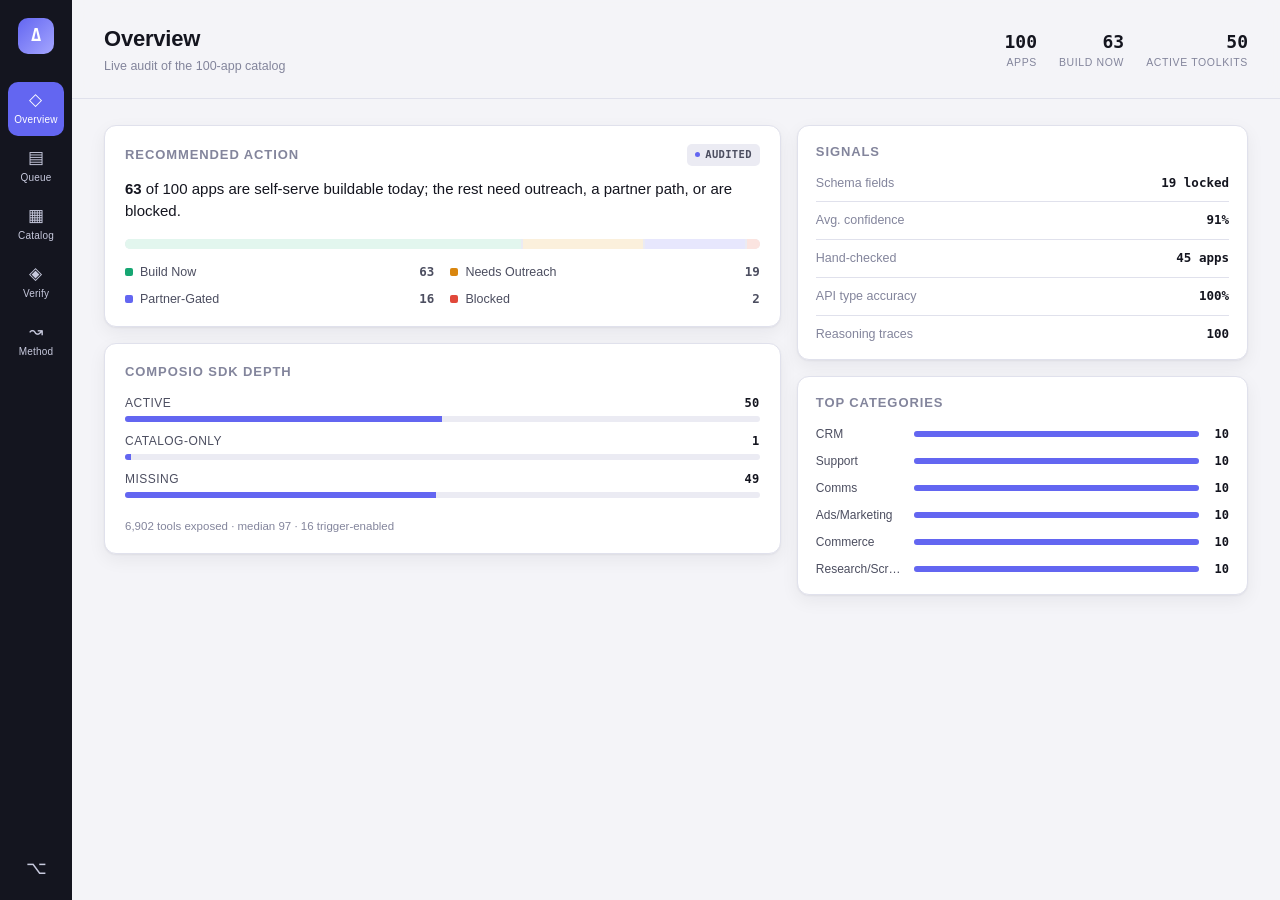
==== commit 28510028: "feat: generate comprehensive API research synthesis and assessment reports for 60+ integrations" ====
--- a/report/index.html
+++ b/report/index.html
@@ -4,186 +4,138 @@
 <head>
   <meta charset="utf-8" />
   <meta name="viewport" content="width=device-width, initial-scale=1" />
-  <meta name="description" content="Evidence-backed API integration readiness across 100 requested apps, synthesized with OpenAI." />
-  <link rel="icon" href="data:image/svg+xml,%3Csvg xmlns='http://www.w3.org/2000/svg' viewBox='0 0 100 100'%3E%3Crect width='100' height='100' rx='22' fill='%2310a37f'/%3E%3Ctext x='50' y='68' font-size='58' text-anchor='middle' fill='white' font-family='monospace'%3E%E2%97%8E%3C/text%3E%3C/svg%3E" />
-  <title>Integration Readiness</title>
-  <link rel="stylesheet" href="theme.css?v=20260817-1" />
+  <meta name="description" content="Console for reviewing evidence-backed API integration readiness across 100 requested apps." />
+  <link rel="icon" href="data:image/svg+xml,%3Csvg xmlns='http://www.w3.org/2000/svg' viewBox='0 0 100 100'%3E%3Crect width='100' height='100' rx='20' fill='%236366f1'/%3E%3Cpath d='M28 62 L44 30 L60 62 M34 50 L54 50' stroke='white' stroke-width='7' fill='none' stroke-linecap='round' stroke-linejoin='round'/%3E%3C/svg%3E" />
+  <title>Readiness Console</title>
+  <link rel="stylesheet" href="theme.css?v=20260818-1" />
 </head>
 
 <body>
-  <header class="topbar">
-    <div class="wrap topbar-inner">
-      <a class="brand" href="#top" aria-label="Integration Readiness home">
-        <span class="brand-dot" aria-hidden="true"></span>
-        <span class="brand-copy"><b>Integration Readiness</b><small>Composio × OpenAI research</small></span>
-      </a>
-      <nav class="nav" aria-label="Report sections">
-        <a href="#priorities">Priorities</a>
-        <a href="#catalog">Catalog</a>
-        <a href="#method">Method</a>
-        <a href="#verification">Verification</a>
+  <div class="shell">
+    <aside class="rail" aria-label="Console navigation">
+      <div class="rail-mark" aria-hidden="true">Δ</div>
+      <nav class="rail-nav">
+        <button class="rail-item active" data-view="overview" type="button">
+          <span class="rail-glyph">◇</span><span>Overview</span>
+        </button>
+        <button class="rail-item" data-view="queue" type="button">
+          <span class="rail-glyph">▤</span><span>Queue</span>
+        </button>
+        <button class="rail-item" data-view="catalog" type="button">
+          <span class="rail-glyph">▦</span><span>Catalog</span>
+        </button>
+        <button class="rail-item" data-view="verify" type="button">
+          <span class="rail-glyph">◈</span><span>Verify</span>
+        </button>
+        <button class="rail-item" data-view="method" type="button">
+          <span class="rail-glyph">↝</span><span>Method</span>
+        </button>
       </nav>
-      <a class="ghost-btn" id="repo-link" href="#" target="_blank" rel="noopener">Source ↗</a>
-    </div>
-  </header>
+      <div class="rail-foot">
+        <a id="repo-link" href="#" target="_blank" rel="noopener" title="Source">⌥</a>
+      </div>
+    </aside>
 
-  <main id="top">
-    <!-- HERO -->
-    <section class="wrap hero">
-      <div class="hero-copy">
-        <p class="eyebrow">AI Product Ops · 100-app catalog</p>
-        <h1>100 apps, ranked into one integration queue.</h1>
-        <p class="lead">API surface, authentication, production access, and MCP coverage — distilled from official documentation into the next engineering move. Synthesized on OpenAI, gated by deterministic checks.</p>
-        <div class="snapshot">
-          <span class="pulse-dot" aria-hidden="true"></span>
-          <span id="snapshot-copy">Current research snapshot</span>
-          <span class="dot-sep" aria-hidden="true"></span>
-          <span id="generated-note">—</span>
+    <div class="deck">
+      <header class="strip">
+        <div class="strip-title">
+          <h1 id="view-title">Overview</h1>
+          <span class="strip-sub" id="view-sub">Live audit of the 100-app catalog</span>
         </div>
-      </div>
-      <aside class="pulse-card">
-        <div class="pulse-head">
-          <p class="kicker">Decision pulse</p>
-          <span class="chip chip-live" id="quality-badge">Audited</span>
+        <div class="strip-stats" id="strip-stats" aria-label="Quick stats"></div>
+      </header>
+
+      <!-- ============ OVERVIEW ============ -->
+      <section class="view active" id="view-overview" data-view="overview">
+        <div class="ov-grid">
+          <div class="ov-primary">
+            <div class="panel">
+              <div class="panel-head">
+                <h2>Recommended action</h2>
+                <span class="tag tag-live" id="quality-badge">audited</span>
+              </div>
+              <p class="ov-statement" id="decision-title">loading current queue…</p>
+              <div class="dist" id="action-bar" aria-label="Recommended action distribution"></div>
+              <div class="dist-legend" id="action-legend"></div>
+            </div>
+
+            <div class="panel">
+              <div class="panel-head"><h2>Composio SDK depth</h2></div>
+              <div class="meter-row" id="sdk-meters"></div>
+            </div>
+          </div>
+
+          <div class="ov-side">
+            <div class="panel panel-tight">
+              <div class="panel-head"><h2>Signals</h2></div>
+              <dl class="fact-list" id="fact-list"></dl>
+            </div>
+            <div class="panel panel-tight">
+              <div class="panel-head"><h2>Top categories</h2></div>
+              <div class="bar-list" id="category-bars"></div>
+            </div>
+          </div>
         </div>
-        <p class="pulse-statement" id="decision-title">Loading the current integration queue…</p>
-        <div class="action-bar" id="action-bar" aria-label="Recommended action distribution"></div>
-        <div class="action-legend" id="action-legend"></div>
-        <a class="text-link" href="#catalog">Review the catalog →</a>
-      </aside>
-    </section>
+      </section>
 
-    <!-- KPI TILES -->
-    <section class="wrap kpi-grid" id="kpi-grid" aria-label="Headline metrics"></section>
-
-    <!-- PRIORITIES -->
-    <section class="band" id="priorities">
-      <div class="wrap">
-        <div class="section-head">
-          <div>
-            <p class="eyebrow">01 · Priority</p>
-            <h2>Where engineering should start</h2>
-          </div>
-          <p class="section-note">Build-ready apps with no active Composio toolkit yet — ranked by production access, buildability, and source confidence.</p>
-        </div>
-        <div class="queue-grid" id="priority-queue"></div>
-      </div>
-    </section>
-
-    <!-- CATALOG -->
-    <section class="band band-tint" id="catalog">
-      <div class="wrap">
-        <div class="section-head">
-          <div>
-            <p class="eyebrow">02 · Catalog</p>
-            <h2>Inspect every decision</h2>
-          </div>
-          <div class="trace-count"><span id="reasoning-count">0</span> reasoning traces</div>
-        </div>
-
-        <div class="toolbar">
-          <label class="search">
-            <span class="search-icon" aria-hidden="true">⌕</span>
-            <span class="sr-only">Search catalog</span>
-            <input id="q" type="search" placeholder="Search app, auth, or blocker" autocomplete="off" />
-          </label>
-          <select id="f-cat" aria-label="Filter by category"><option value="">All categories</option></select>
-          <select id="f-next" aria-label="Filter by action"><option value="">All actions</option></select>
-          <select id="f-build" aria-label="Filter by buildability"><option value="">All buildability</option></select>
-        </div>
-
-        <div class="sdk-summary" id="sdk-summary" aria-live="polite">Loading executable toolkit depth…</div>
-        <p class="catalog-count" id="catalog-count">Loading apps…</p>
-
+      <!-- ============ QUEUE ============ -->
+      <section class="view" id="view-queue" data-view="queue">
+        <p class="view-note">Build-ready apps with no active Composio toolkit — ranked by production access, then buildability, then source confidence.</p>
         <div class="table-shell">
-          <table>
+          <table class="rank-table">
             <thead>
-              <tr>
-                <th>App</th><th>Auth</th><th>Access</th><th>API</th>
-                <th>MCP</th><th>Composio</th><th>Build</th><th>Action</th><th>Conf.</th><th></th>
-              </tr>
+              <tr><th>#</th><th>App</th><th>Category</th><th>API</th><th>Access</th><th>Build</th><th>Conf.</th></tr>
             </thead>
-            <tbody id="catalog-body"></tbody>
+            <tbody id="queue-body"></tbody>
           </table>
         </div>
-      </div>
-    </section>
+      </section>
 
-    <!-- VERIFICATION -->
-    <section class="band" id="verification">
-      <div class="wrap">
-        <div class="section-head">
-          <div>
-            <p class="eyebrow">03 · Verification</p>
-            <h2>What held up under review</h2>
+      <!-- ============ CATALOG (master-detail) ============ -->
+      <section class="view" id="view-catalog" data-view="catalog">
+        <div class="split">
+          <div class="split-list">
+            <div class="list-toolbar">
+              <input id="q" type="search" placeholder="filter apps…" autocomplete="off" />
+              <select id="f-cat" aria-label="Filter by category"><option value="">category</option></select>
+              <select id="f-next" aria-label="Filter by action"><option value="">action</option></select>
+            </div>
+            <p class="list-count" id="catalog-count">—</p>
+            <ul class="row-list" id="catalog-rows"></ul>
           </div>
-          <p class="section-note">Official-doc adjudication, correction replay, and independent browser verification are reported separately.</p>
+          <div class="split-detail" id="catalog-detail">
+            <div class="detail-empty">Select an app from the list to inspect its evidence-backed decision.</div>
+          </div>
         </div>
-        <div class="verify-grid" id="verification-grid"></div>
-      </div>
-    </section>
+      </section>
 
-    <!-- METHOD -->
-    <section class="band band-ink" id="method">
-      <div class="wrap">
-        <div class="section-head inverse">
-          <div>
-            <p class="eyebrow">04 · Method</p>
-            <h2>Evidence first. Decisions second.</h2>
-          </div>
-          <p class="section-note">OpenAI synthesizes fetched evidence into a locked schema; deterministic checks own citations, catalog identity, and executable toolkit depth.</p>
-        </div>
-        <ol class="method-grid">
-          <li><span class="step-n">01</span><b>SDK coverage audit</b><p>The Composio SDK classifies every app as active, catalog-only, or missing and records tool depth.</p><code>--composio-audit</code></li>
-          <li><span class="step-n">02</span><b>Docs research</b><p>OpenAI web search plus direct fetch collect official API, auth, access, and MCP pages.</p><code>docs_research.py</code></li>
-          <li><span class="step-n">03</span><b>Schema synthesis</b><p>OpenAI returns a locked 19-field record with cited URLs via structured output.</p><code>synthesis.py</code></li>
-          <li><span class="step-n">04</span><b>Deterministic gate</b><p>Invalid labels, weak coverage, contradictions, and invented links fail closed.</p><code>schema.py</code></li>
-          <li><span class="step-n">05</span><b>Official-doc check</b><p>Priority apps are adjudicated against vendor docs, with every recorded miss preserved.</p><code>handcheck.py</code></li>
-          <li><span class="step-n">06</span><b>Session diagnostic</b><p>A read-only OpenAI Session runs one bounded Browser Tool investigation and deterministic comparison.</p><code>--composio-agent</code></li>
-        </ol>
-      </div>
-    </section>
+      <!-- ============ VERIFY ============ -->
+      <section class="view" id="view-verify" data-view="verify">
+        <p class="view-note">Official-doc adjudication, correction replay, and independent browser verification, reported separately.</p>
+        <div class="score-grid" id="score-grid"></div>
+      </section>
 
-    <!-- REPRODUCE -->
-    <section class="band band-tint" id="reproduce">
-      <div class="wrap run-layout">
-        <div>
-          <p class="eyebrow">05 · Reproduce</p>
-          <h2>Run the same pipeline</h2>
-          <p class="section-note">The report is a static build artifact from the audited JSON output and packaged reasoning traces.</p>
-        </div>
-        <div class="command-card">
-          <div class="command-tabs" role="tablist" aria-label="Run commands">
-            <button class="command-tab active" type="button" data-command="research" role="tab" aria-selected="true">Research</button>
-            <button class="command-tab" type="button" data-command="verify" role="tab" aria-selected="false">Verify</button>
-            <button class="command-tab" type="button" data-command="composio" role="tab" aria-selected="false">Composio</button>
+      <!-- ============ METHOD ============ -->
+      <section class="view" id="view-method" data-view="method">
+        <p class="view-note">OpenAI synthesizes fetched evidence into a locked schema; deterministic checks own citations, catalog identity, and executable toolkit depth.</p>
+        <div class="flow" id="flow"></div>
+        <div class="panel">
+          <div class="panel-head">
+            <h2>Reproduce</h2>
+            <div class="seg-tabs" role="tablist">
+              <button class="seg-tab active" data-cmd="research" type="button">research</button>
+              <button class="seg-tab" data-cmd="verify" type="button">verify</button>
+              <button class="seg-tab" data-cmd="composio" type="button">composio</button>
+            </div>
           </div>
           <pre id="command-output"></pre>
         </div>
-      </div>
-    </section>
-  </main>
+      </section>
+    </div>
+  </div>
 
-  <footer class="footer">
-    <div class="wrap footer-inner" id="footer"></div>
-  </footer>
-
-  <dialog class="drawer" id="detail-dialog" aria-labelledby="detail-title">
-    <div class="drawer-shell">
-      <header class="drawer-head">
-        <div>
-          <p class="eyebrow">Decision record</p>
-          <h2 id="detail-title">App reasoning</h2>
-          <p id="detail-sub"></p>
-        </div>
-        <form method="dialog"><button class="icon-btn" type="submit" aria-label="Close">×</button></form>
-      </header>
-      <div class="drawer-body" id="detail-body"></div>
-    </div>
-  </dialog>
-
-  <script src="data.js?v=20260817-1"></script>
-  <script src="app.js?v=20260817-1"></script>
+  <script src="data.js?v=20260818-1"></script>
+  <script src="app.js?v=20260818-1"></script>
 </body>
 
 </html>
--- a/report/theme.css
+++ b/report/theme.css
@@ -1,244 +1,231 @@
-/* Integration Readiness — theme */
+/* Readiness Console — theme */
 :root {
-  --bg: #f7f7f5;
-  --surface: #ffffff;
-  --surface-2: #f0f1ee;
-  --ink: #16181d;
-  --ink-2: #454a54;
-  --ink-3: #7a828f;
-  --line: #e4e5e1;
-  --line-2: #d7d9d3;
-  --accent: #10a37f;
-  --accent-ink: #0a7d61;
-  --accent-soft: #e4f5ef;
-  --ink-band: #14201d;
-
-  --build: #10a37f;
-  --outreach: #d98a1f;
-  --partner: #7c5cff;
-  --blocked: #e0533d;
-  --build-soft: #e4f5ef;
-  --outreach-soft: #fbf0dd;
-  --partner-soft: #eee9ff;
-  --blocked-soft: #fbe6e1;
-
-  --radius: 14px;
-  --radius-sm: 9px;
-  --shadow: 0 1px 2px rgba(20, 22, 28, .04), 0 8px 24px rgba(20, 22, 28, .06);
-  --mono: ui-monospace, SFMono-Regular, "SF Mono", Menlo, Consolas, monospace;
+  --bg: #f4f4f8;
+  --panel: #ffffff;
+  --panel-2: #ebebf3;
+  --ink: #14151f;
+  --ink-2: #4c4e60;
+  --ink-3: #83859c;
+  --line: #e0e1ec;
+  --line-2: #cfd0e0;
+  --accent: #6366f1;
+  --accent-ink: #4b4ee0;
+  --accent-soft: #e7e7fd;
+  --rail-bg: #14151f;
+  --rail-ink: #c7c9dd;
+
+  --build: #16a672;
+  --outreach: #d9860f;
+  --partner: #6366f1;
+  --blocked: #e1483a;
+  --build-soft: #e2f6ee;
+  --outreach-soft: #fbf0dc;
+  --partner-soft: #e7e7fd;
+  --blocked-soft: #fbe4e0;
+
+  --radius: 12px;
+  --radius-sm: 8px;
+  --shadow: 0 1px 2px rgba(20, 21, 31, .05), 0 6px 18px rgba(20, 21, 31, .06);
+  --mono: "JetBrains Mono", ui-monospace, SFMono-Regular, Menlo, Consolas, monospace;
   --sans: -apple-system, BlinkMacSystemFont, "Segoe UI", Inter, Roboto, Helvetica, Arial, sans-serif;
 }
 @media (prefers-color-scheme: dark) {
   :root:not([data-theme="light"]) {
-    --bg: #0e0f12;
-    --surface: #17191e;
-    --surface-2: #1e2127;
-    --ink: #f2f3f5;
-    --ink-2: #b9bdc6;
-    --ink-3: #858b96;
-    --line: #262930;
-    --line-2: #333741;
-    --accent: #2dd4a7;
-    --accent-ink: #34d8ab;
-    --accent-soft: #123029;
-    --ink-band: #0a0b0d;
-    --build-soft: #123029;
-    --outreach-soft: #2e2513;
-    --partner-soft: #211c3a;
-    --blocked-soft: #331c17;
-    --shadow: 0 1px 2px rgba(0, 0, 0, .3), 0 10px 30px rgba(0, 0, 0, .4);
+    --bg: #0c0d13;
+    --panel: #14151f;
+    --panel-2: #191b27;
+    --ink: #eceefb;
+    --ink-2: #9fa2bd;
+    --ink-3: #6c6f8a;
+    --line: #22243380;
+    --line-2: #2e3145;
+    --accent: #8183ff;
+    --accent-ink: #9799ff;
+    --accent-soft: #22214a;
+    --rail-bg: #08090e;
+    --rail-ink: #8b8ea8;
+    --build-soft: #123227;
+    --outreach-soft: #2e2412;
+    --partner-soft: #22214a;
+    --blocked-soft: #331915;
+    --shadow: 0 1px 2px rgba(0, 0, 0, .35), 0 10px 30px rgba(0, 0, 0, .45);
   }
 }
 
 * { box-sizing: border-box; }
-html { scroll-behavior: smooth; }
 body {
   margin: 0;
   background: var(--bg);
   color: var(--ink);
   font-family: var(--sans);
-  font-size: 15px;
-  line-height: 1.55;
+  font-size: 14px;
+  line-height: 1.5;
   -webkit-font-smoothing: antialiased;
 }
-a { color: inherit; }
-h1, h2, h3 { margin: 0; letter-spacing: -.02em; line-height: 1.12; }
-.wrap { width: min(1120px, 92vw); margin-inline: auto; }
+h1, h2, h3 { margin: 0; letter-spacing: -.01em; }
+code, .mono { font-family: var(--mono); }
 .sr-only { position: absolute; width: 1px; height: 1px; overflow: hidden; clip: rect(0 0 0 0); }
-.eyebrow { font-size: 12px; letter-spacing: .12em; text-transform: uppercase; color: var(--ink-3); margin: 0 0 10px; font-weight: 600; }
-.empty { color: var(--ink-3); padding: 20px 0; }
-
-/* topbar */
-.topbar { position: sticky; top: 0; z-index: 50; background: color-mix(in srgb, var(--bg) 82%, transparent); backdrop-filter: saturate(1.4) blur(12px); border-bottom: 1px solid var(--line); }
-.topbar-inner { display: flex; align-items: center; gap: 20px; height: 62px; }
-.brand { display: flex; align-items: center; gap: 11px; text-decoration: none; }
-.brand-dot { width: 22px; height: 22px; border-radius: 7px; background: linear-gradient(135deg, var(--accent), #38bd99); box-shadow: inset 0 0 0 3px color-mix(in srgb, var(--surface) 55%, transparent); }
-.brand-copy { display: flex; flex-direction: column; line-height: 1.1; }
-.brand-copy b { font-size: 14.5px; }
-.brand-copy small { font-size: 11.5px; color: var(--ink-3); }
-.nav { margin-left: auto; display: flex; gap: 22px; }
-.nav a { text-decoration: none; color: var(--ink-2); font-size: 14px; font-weight: 500; }
-.nav a:hover { color: var(--accent-ink); }
-.ghost-btn { text-decoration: none; font-size: 13px; font-weight: 600; padding: 8px 14px; border: 1px solid var(--line-2); border-radius: 99px; color: var(--ink); }
-.ghost-btn:hover { border-color: var(--accent); color: var(--accent-ink); }
-@media (max-width: 760px) { .nav { display: none; } }
-
-/* hero */
-.hero { display: grid; grid-template-columns: 1.15fr .85fr; gap: 44px; padding: 68px 0 40px; align-items: center; }
-.hero h1 { font-size: clamp(30px, 4.6vw, 50px); }
-.lead { color: var(--ink-2); font-size: 17px; max-width: 46ch; margin: 18px 0 22px; }
-.snapshot { display: flex; align-items: center; gap: 10px; font-size: 13px; color: var(--ink-3); }
-.pulse-dot { width: 8px; height: 8px; border-radius: 99px; background: var(--accent); box-shadow: 0 0 0 4px var(--accent-soft); }
-.dot-sep { width: 4px; height: 4px; border-radius: 99px; background: var(--line-2); }
-@media (max-width: 880px) { .hero { grid-template-columns: 1fr; gap: 30px; padding-top: 44px; } }
-
-.pulse-card { background: var(--surface); border: 1px solid var(--line); border-radius: var(--radius); padding: 22px; box-shadow: var(--shadow); }
-.pulse-head { display: flex; justify-content: space-between; align-items: center; margin-bottom: 12px; }
-.kicker { font-size: 11px; letter-spacing: .1em; text-transform: uppercase; color: var(--ink-3); margin: 0; font-weight: 600; }
-.pulse-statement { font-size: 16px; line-height: 1.4; margin: 4px 0 18px; }
-.pulse-statement b { color: var(--accent-ink); }
-.action-bar { display: flex; height: 12px; border-radius: 99px; overflow: hidden; background: var(--surface-2); gap: 2px; }
-.seg { display: block; min-width: 4px; }
-.action-legend { display: grid; grid-template-columns: 1fr 1fr; gap: 8px 16px; margin: 16px 0 18px; }
-.legend-item { font-size: 13px; color: var(--ink-2); display: flex; align-items: center; gap: 7px; }
-.legend-item b { margin-left: auto; color: var(--ink); font-variant-numeric: tabular-nums; }
-.dot { width: 9px; height: 9px; border-radius: 3px; display: inline-block; }
-.text-link { color: var(--accent-ink); font-weight: 600; font-size: 14px; text-decoration: none; }
-.text-link:hover { text-decoration: underline; }
-
-/* action + status colors */
-.a-build { background: var(--build-soft); color: var(--accent-ink); }
-.a-outreach { background: var(--outreach-soft); color: #a9691a; }
-.a-partner { background: var(--partner-soft); color: #6344db; }
-.a-blocked { background: var(--blocked-soft); color: #c1402c; }
-.dot.a-build, .seg.a-build { background: var(--build); }
-.dot.a-outreach, .seg.a-outreach { background: var(--outreach); }
-.dot.a-partner, .seg.a-partner { background: var(--partner); }
-.dot.a-blocked, .seg.a-blocked { background: var(--blocked); }
-.s-active { background: var(--build-soft); color: var(--accent-ink); }
-.s-catalog { background: var(--outreach-soft); color: #a9691a; }
-.s-missing { background: var(--surface-2); color: var(--ink-3); }
-
-.chip { display: inline-flex; align-items: center; gap: 5px; font-size: 12px; font-weight: 600; padding: 3px 9px; border-radius: 99px; background: var(--surface-2); color: var(--ink-2); white-space: nowrap; }
-.chip-live::before { content: ""; width: 6px; height: 6px; border-radius: 99px; background: var(--accent); }
-
-/* kpi */
-.kpi-grid { display: grid; grid-template-columns: repeat(6, 1fr); gap: 14px; padding: 12px 0 44px; }
-.kpi { background: var(--surface); border: 1px solid var(--line); border-radius: var(--radius-sm); padding: 16px; box-shadow: var(--shadow); }
-.kpi-value { font-size: 28px; font-weight: 680; letter-spacing: -.03em; font-variant-numeric: tabular-nums; }
-.kpi-label { font-size: 13px; font-weight: 600; margin-top: 4px; }
-.kpi-sub { font-size: 11.5px; color: var(--ink-3); margin-top: 3px; }
-@media (max-width: 980px) { .kpi-grid { grid-template-columns: repeat(3, 1fr); } }
-@media (max-width: 560px) { .kpi-grid { grid-template-columns: repeat(2, 1fr); } }
-
-/* bands */
-.band { padding: 56px 0; border-top: 1px solid var(--line); }
-.band-tint { background: var(--surface-2); }
-.band-ink { background: var(--ink-band); color: #eef0ee; border-top: none; }
-.band-ink .section-note, .band-ink .eyebrow { color: #98a39d; }
-.section-head { display: flex; justify-content: space-between; align-items: flex-end; gap: 24px; margin-bottom: 30px; }
-.section-head h2 { font-size: clamp(23px, 3vw, 31px); }
-.section-note { color: var(--ink-2); max-width: 42ch; margin: 0; font-size: 14.5px; }
-@media (max-width: 720px) { .section-head { flex-direction: column; align-items: flex-start; gap: 10px; } }
-
-/* priorities */
-.queue-grid { display: grid; grid-template-columns: repeat(3, 1fr); gap: 16px; }
-.queue-card { text-align: left; cursor: pointer; font: inherit; color: inherit; background: var(--surface); border: 1px solid var(--line); border-radius: var(--radius); padding: 18px; box-shadow: var(--shadow); transition: transform .12s ease, border-color .12s ease; }
-.queue-card:hover { transform: translateY(-2px); border-color: var(--accent); }
-.queue-top { display: flex; justify-content: space-between; align-items: center; margin-bottom: 10px; }
-.rank { width: 24px; height: 24px; display: grid; place-items: center; border-radius: 7px; background: var(--surface-2); font-size: 12px; font-weight: 700; color: var(--ink-3); }
-.queue-card h3 { font-size: 17px; margin-bottom: 6px; }
-.queue-line { font-size: 13px; color: var(--ink-2); margin: 0 0 14px; display: -webkit-box; -webkit-line-clamp: 2; -webkit-box-orient: vertical; overflow: hidden; }
-.queue-meta { display: flex; gap: 8px; flex-wrap: wrap; }
-.queue-meta span { font-size: 11.5px; color: var(--ink-3); background: var(--surface-2); padding: 2px 8px; border-radius: 99px; }
-@media (max-width: 880px) { .queue-grid { grid-template-columns: 1fr 1fr; } }
-@media (max-width: 560px) { .queue-grid { grid-template-columns: 1fr; } }
-
-/* catalog */
-.trace-count { font-size: 13px; color: var(--ink-3); }
-.trace-count span { color: var(--accent-ink); font-weight: 700; font-size: 16px; }
-.toolbar { display: flex; gap: 10px; flex-wrap: wrap; margin-bottom: 16px; }
-.search { flex: 1 1 260px; display: flex; align-items: center; gap: 8px; background: var(--surface); border: 1px solid var(--line-2); border-radius: var(--radius-sm); padding: 0 12px; }
-.search-icon { color: var(--ink-3); font-size: 16px; }
-.search input { flex: 1; border: 0; background: transparent; color: var(--ink); font: inherit; padding: 11px 0; outline: none; }
-.toolbar select { background: var(--surface); border: 1px solid var(--line-2); border-radius: var(--radius-sm); padding: 10px 12px; font: inherit; color: var(--ink); cursor: pointer; }
-.sdk-summary { font-size: 13px; color: var(--ink-2); background: var(--surface); border: 1px solid var(--line); border-radius: var(--radius-sm); padding: 12px 14px; margin-bottom: 12px; }
-.sdk-summary b { color: var(--ink); }
-.catalog-count { font-size: 13px; color: var(--ink-3); margin: 0 0 14px; }
-
-.table-shell { background: var(--surface); border: 1px solid var(--line); border-radius: var(--radius); overflow-x: auto; box-shadow: var(--shadow); }
-table { width: 100%; border-collapse: collapse; font-size: 13.5px; min-width: 860px; }
-thead th { text-align: left; font-size: 11px; letter-spacing: .06em; text-transform: uppercase; color: var(--ink-3); font-weight: 600; padding: 14px 12px; border-bottom: 1px solid var(--line); position: sticky; top: 62px; background: var(--surface); }
-tbody tr { border-bottom: 1px solid var(--line); cursor: pointer; }
-tbody tr:last-child { border-bottom: none; }
-tbody tr:hover { background: var(--surface-2); }
-td { padding: 12px; vertical-align: middle; }
-.c-app b { display: block; font-size: 14px; }
-.c-app small { color: var(--ink-3); font-size: 11.5px; }
-.c-open { color: var(--ink-3); font-size: 20px; text-align: center; width: 30px; }
-.c-conf { min-width: 90px; }
-.conf { height: 6px; border-radius: 99px; background: var(--surface-2); overflow: hidden; margin-bottom: 3px; }
-.conf-fill { display: block; height: 100%; background: var(--accent); }
-.c-conf small { font-size: 11px; color: var(--ink-3); }
-
-/* verification */
-.verify-grid { display: grid; grid-template-columns: repeat(3, 1fr); gap: 16px; }
-.v-card { background: var(--surface); border: 1px solid var(--line); border-radius: var(--radius); padding: 20px; box-shadow: var(--shadow); }
-.v-card h3 { font-size: 16px; margin-bottom: 6px; }
-.v-card p { font-size: 12.5px; color: var(--ink-3); margin: 0 0 16px; }
-.v-stats { display: flex; flex-wrap: wrap; gap: 14px 20px; }
-.v-stat { display: flex; flex-direction: column; }
-.v-stat span { font-size: 11px; text-transform: uppercase; letter-spacing: .05em; color: var(--ink-3); }
-.v-stat b { font-size: 20px; font-variant-numeric: tabular-nums; }
-@media (max-width: 880px) { .verify-grid { grid-template-columns: 1fr; } }
-
-/* method */
-.method-grid { list-style: none; margin: 0; padding: 0; display: grid; grid-template-columns: repeat(3, 1fr); gap: 16px; }
-.method-grid li { background: rgba(255, 255, 255, .04); border: 1px solid rgba(255, 255, 255, .1); border-radius: var(--radius); padding: 20px; }
-.step-n { font-family: var(--mono); font-size: 12px; color: var(--accent); }
-.method-grid b { display: block; margin: 8px 0 6px; font-size: 15.5px; }
-.method-grid p { font-size: 13px; color: #a9b2ac; margin: 0 0 12px; }
-.method-grid code { font-family: var(--mono); font-size: 12px; background: rgba(255, 255, 255, .07); padding: 3px 8px; border-radius: 6px; color: #d7ded9; }
-@media (max-width: 880px) { .method-grid { grid-template-columns: 1fr 1fr; } }
-@media (max-width: 560px) { .method-grid { grid-template-columns: 1fr; } }
-
-/* reproduce */
-.run-layout { display: grid; grid-template-columns: .85fr 1.15fr; gap: 34px; align-items: center; }
-.run-layout h2 { font-size: clamp(22px, 2.6vw, 28px); margin-bottom: 12px; }
-.command-card { background: var(--ink-band); border-radius: var(--radius); overflow: hidden; box-shadow: var(--shadow); }
-.command-tabs { display: flex; gap: 4px; padding: 10px 10px 0; }
-.command-tab { font: inherit; font-size: 13px; font-weight: 600; cursor: pointer; border: 0; background: transparent; color: #9aa39d; padding: 8px 14px; border-radius: 8px 8px 0 0; }
-.command-tab.active { background: rgba(255, 255, 255, .06); color: #eef0ee; }
-#command-output { margin: 0; padding: 18px; font-family: var(--mono); font-size: 12.5px; line-height: 1.7; color: #dfe6e0; white-space: pre-wrap; word-break: break-word; }
-@media (max-width: 780px) { .run-layout { grid-template-columns: 1fr; } }
-
-/* footer */
-.footer { border-top: 1px solid var(--line); padding: 32px 0; }
-.footer-inner { display: flex; justify-content: space-between; align-items: center; gap: 16px; flex-wrap: wrap; }
-.footer-inner b { display: block; }
-.footer-inner span { font-size: 12.5px; color: var(--ink-3); }
-.footer-links { display: flex; gap: 18px; }
-.footer-links a { font-size: 13px; font-weight: 600; color: var(--accent-ink); text-decoration: none; }
-
-/* drawer */
-.drawer { width: min(620px, 94vw); max-height: 88vh; padding: 0; border: 1px solid var(--line); border-radius: 16px; background: var(--surface); color: var(--ink); box-shadow: 0 24px 70px rgba(0, 0, 0, .35); }
-.drawer::backdrop { background: rgba(14, 15, 18, .5); backdrop-filter: blur(2px); }
-.drawer-shell { display: flex; flex-direction: column; max-height: 88vh; }
-.drawer-head { display: flex; justify-content: space-between; align-items: flex-start; gap: 16px; padding: 22px 24px; border-bottom: 1px solid var(--line); }
-.drawer-head h2 { font-size: 22px; }
-.drawer-head p#detail-sub { font-size: 12.5px; color: var(--ink-3); margin: 6px 0 0; }
-.icon-btn { border: 1px solid var(--line-2); background: var(--surface); color: var(--ink-2); width: 34px; height: 34px; border-radius: 9px; font-size: 20px; cursor: pointer; line-height: 1; }
-.icon-btn:hover { border-color: var(--accent); color: var(--accent-ink); }
-.drawer-body { padding: 22px 24px; overflow-y: auto; }
-.d-liner { font-size: 15px; margin: 0 0 14px; }
-.d-badges { display: flex; flex-wrap: wrap; gap: 8px; margin-bottom: 20px; }
+.empty { color: var(--ink-3); padding: 18px 0; }
+
+/* ---------------------------------------------------------------- shell */
+.shell { display: grid; grid-template-columns: 72px 1fr; min-height: 100vh; }
+.rail {
+  background: var(--rail-bg); display: flex; flex-direction: column; align-items: center;
+  padding: 18px 0; position: sticky; top: 0; height: 100vh; gap: 6px;
+}
+.rail-mark {
+  width: 36px; height: 36px; border-radius: 10px; background: linear-gradient(135deg, var(--accent), #a5a6ff);
+  color: #fff; display: grid; place-items: center; font-family: var(--mono); font-weight: 700; font-size: 17px;
+  margin-bottom: 22px;
+}
+.rail-nav { display: flex; flex-direction: column; gap: 4px; width: 100%; align-items: center; flex: 1; }
+.rail-item {
+  width: 56px; display: flex; flex-direction: column; align-items: center; gap: 4px;
+  background: transparent; border: 0; color: var(--rail-ink); cursor: pointer;
+  padding: 9px 4px; border-radius: 10px; font: inherit; font-size: 10px; letter-spacing: .02em;
+}
+.rail-glyph { font-size: 17px; line-height: 1; }
+.rail-item:hover { background: rgba(255, 255, 255, .06); color: #fff; }
+.rail-item.active { background: var(--accent); color: #fff; }
+.rail-foot { color: var(--rail-ink); font-size: 18px; }
+.rail-foot a { color: inherit; text-decoration: none; }
+.rail-foot a:hover { color: #fff; }
+
+.deck { display: flex; flex-direction: column; min-width: 0; }
+.strip {
+  display: flex; align-items: center; justify-content: space-between; gap: 20px;
+  padding: 22px 32px; border-bottom: 1px solid var(--line); position: sticky; top: 0;
+  background: color-mix(in srgb, var(--bg) 88%, transparent); backdrop-filter: blur(10px); z-index: 10;
+}
+.strip-title h1 { font-size: 22px; }
+.strip-sub { font-size: 12.5px; color: var(--ink-3); }
+.strip-stats { display: flex; gap: 22px; }
+.strip-stat { display: flex; flex-direction: column; align-items: flex-end; }
+.strip-stat b { font-family: var(--mono); font-size: 18px; font-variant-numeric: tabular-nums; }
+.strip-stat span { font-size: 10.5px; color: var(--ink-3); text-transform: uppercase; letter-spacing: .06em; }
+@media (max-width: 720px) { .strip-stats { display: none; } }
+
+.view { display: none; padding: 26px 32px 60px; }
+.view.active { display: block; }
+.view-note { color: var(--ink-2); font-size: 13px; max-width: 62ch; margin: 0 0 20px; }
+
+/* ---------------------------------------------------------------- panels */
+.panel { background: var(--panel); border: 1px solid var(--line); border-radius: var(--radius); padding: 18px 20px; box-shadow: var(--shadow); }
+.panel + .panel { margin-top: 16px; }
+.panel-tight { padding: 16px 18px; }
+.panel-head { display: flex; align-items: center; justify-content: space-between; margin-bottom: 12px; }
+.panel-head h2 { font-size: 13px; text-transform: uppercase; letter-spacing: .07em; color: var(--ink-3); }
+
+.tag { display: inline-flex; align-items: center; gap: 5px; font-family: var(--mono); font-size: 10.5px; font-weight: 600; padding: 3px 8px; border-radius: 5px; background: var(--panel-2); color: var(--ink-2); white-space: nowrap; text-transform: uppercase; letter-spacing: .03em; }
+.tag-live::before { content: ""; width: 5px; height: 5px; border-radius: 99px; background: var(--accent); }
+.tag-build { background: var(--build-soft); color: var(--build); }
+.tag-outreach { background: var(--outreach-soft); color: var(--outreach); }
+.tag-partner { background: var(--partner-soft); color: var(--accent-ink); }
+.tag-blocked { background: var(--blocked-soft); color: var(--blocked); }
+.dot { width: 8px; height: 8px; border-radius: 2px; display: inline-block; }
+.dot.tag-build { background: var(--build); }
+.dot.tag-outreach { background: var(--outreach); }
+.dot.tag-partner { background: var(--partner); }
+.dot.tag-blocked { background: var(--blocked); }
+
+/* ---------------------------------------------------------------- overview */
+.ov-grid { display: grid; grid-template-columns: 1.5fr 1fr; gap: 16px; align-items: start; }
+@media (max-width: 900px) { .ov-grid { grid-template-columns: 1fr; } }
+.ov-statement { font-size: 15px; margin: 0 0 16px; }
+.dist { display: flex; height: 10px; border-radius: 99px; overflow: hidden; background: var(--panel-2); gap: 2px; }
+.seg { display: block; min-width: 3px; }
+.dist-legend { display: grid; grid-template-columns: 1fr 1fr; gap: 8px 16px; margin-top: 14px; }
+.dist-item { font-size: 12.5px; color: var(--ink-2); display: flex; align-items: center; gap: 7px; }
+.dist-item b { margin-left: auto; font-family: var(--mono); }
+
+.meter-row { display: flex; flex-direction: column; gap: 10px; }
+.meter-top { display: flex; justify-content: space-between; font-size: 12px; color: var(--ink-2); margin-bottom: 4px; text-transform: uppercase; letter-spacing: .04em; }
+.meter-top b { font-family: var(--mono); color: var(--ink); }
+.meter-track { height: 6px; border-radius: 99px; background: var(--panel-2); overflow: hidden; }
+.meter-track span { display: block; height: 100%; background: var(--accent); }
+.meter-foot { font-size: 11.5px; color: var(--ink-3); margin: 10px 0 0; }
+
+.fact-list { margin: 0; display: flex; flex-direction: column; gap: 9px; }
+.fact { display: flex; justify-content: space-between; font-size: 12.5px; padding-bottom: 9px; border-bottom: 1px solid var(--line); }
+.fact:last-child { border: 0; padding: 0; }
+.fact dt { color: var(--ink-3); margin: 0; }
+.fact dd { margin: 0; font-family: var(--mono); font-weight: 600; }
+
+.bar-list { display: flex; flex-direction: column; gap: 9px; }
+.cat-row { display: grid; grid-template-columns: 90px 1fr 22px; align-items: center; gap: 8px; font-size: 12px; }
+.cat-row span { color: var(--ink-2); overflow: hidden; text-overflow: ellipsis; white-space: nowrap; }
+.cat-track { height: 6px; border-radius: 99px; background: var(--panel-2); overflow: hidden; }
+.cat-track span { display: block; height: 100%; background: var(--accent); }
+.cat-row b { font-family: var(--mono); text-align: right; }
+
+/* ---------------------------------------------------------------- tables */
+.table-shell { background: var(--panel); border: 1px solid var(--line); border-radius: var(--radius); overflow-x: auto; box-shadow: var(--shadow); }
+table { width: 100%; border-collapse: collapse; font-size: 13px; min-width: 620px; }
+.rank-table thead th { text-align: left; font-size: 10.5px; text-transform: uppercase; letter-spacing: .06em; color: var(--ink-3); font-weight: 600; padding: 12px 14px; border-bottom: 1px solid var(--line); }
+.rank-table tbody tr { border-bottom: 1px solid var(--line); cursor: pointer; }
+.rank-table tbody tr:last-child { border: 0; }
+.rank-table tbody tr:hover { background: var(--panel-2); }
+.rank-table td { padding: 11px 14px; }
+.q-rank { font-family: var(--mono); color: var(--ink-3); width: 30px; }
+.q-conf { font-family: var(--mono); font-variant-numeric: tabular-nums; }
+
+/* ---------------------------------------------------------------- catalog split */
+.split { display: grid; grid-template-columns: 340px 1fr; gap: 16px; align-items: start; }
+@media (max-width: 860px) { .split { grid-template-columns: 1fr; } }
+.split-list { background: var(--panel); border: 1px solid var(--line); border-radius: var(--radius); box-shadow: var(--shadow); overflow: hidden; }
+.list-toolbar { display: flex; gap: 8px; padding: 12px; border-bottom: 1px solid var(--line); }
+.list-toolbar input { flex: 1; min-width: 0; border: 1px solid var(--line-2); border-radius: var(--radius-sm); padding: 8px 10px; background: var(--panel-2); color: var(--ink); font: inherit; font-size: 12.5px; }
+.list-toolbar select { border: 1px solid var(--line-2); border-radius: var(--radius-sm); padding: 8px 8px; background: var(--panel-2); color: var(--ink); font: inherit; font-size: 12px; max-width: 92px; }
+.list-count { font-size: 11px; color: var(--ink-3); padding: 8px 14px 0; margin: 0; text-transform: uppercase; letter-spacing: .04em; }
+.row-list { list-style: none; margin: 0; padding: 6px; max-height: 66vh; overflow-y: auto; }
+.row-item { display: flex; justify-content: space-between; align-items: center; gap: 8px; padding: 10px 10px; border-radius: var(--radius-sm); cursor: pointer; }
+.row-item:hover { background: var(--panel-2); }
+.row-item.active { background: var(--accent-soft); }
+.row-main { display: flex; flex-direction: column; min-width: 0; }
+.row-main b { font-size: 13px; overflow: hidden; text-overflow: ellipsis; white-space: nowrap; }
+.row-main span { font-size: 10.5px; color: var(--ink-3); }
+.row-tags { display: flex; gap: 5px; flex-shrink: 0; }
+
+.split-detail { background: var(--panel); border: 1px solid var(--line); border-radius: var(--radius); box-shadow: var(--shadow); padding: 24px; min-height: 66vh; }
+.detail-empty { color: var(--ink-3); font-size: 13px; display: grid; place-items: center; height: 60vh; text-align: center; max-width: 40ch; margin: 0 auto; }
+.detail-head { display: flex; justify-content: space-between; align-items: flex-start; gap: 14px; margin-bottom: 6px; }
+.detail-head h2 { font-size: 20px; }
+.detail-head span { font-size: 11.5px; color: var(--ink-3); }
+.detail-liner { font-size: 14px; color: var(--ink-2); margin: 10px 0 18px; }
 .d-grid { display: grid; margin: 0; }
-.d-row { display: grid; grid-template-columns: 130px 1fr; gap: 14px; padding: 11px 0; border-top: 1px solid var(--line); }
-.d-row dt { font-size: 12.5px; color: var(--ink-3); font-weight: 600; }
-.d-row dd { margin: 0; font-size: 13.5px; }
-.d-section { margin-top: 22px; }
-.d-section h3 { font-size: 13px; text-transform: uppercase; letter-spacing: .06em; color: var(--ink-3); margin-bottom: 10px; }
-.d-section p { font-size: 13.5px; color: var(--ink-2); margin: 0; }
-.d-links { margin: 0; padding-left: 18px; }
-.d-links li { margin-bottom: 6px; word-break: break-all; }
-.d-links a { color: var(--accent-ink); font-size: 12.5px; }
+.d-row { display: grid; grid-template-columns: 130px 1fr; gap: 12px; padding: 10px 0; border-top: 1px solid var(--line); }
+.d-row dt { font-size: 11.5px; color: var(--ink-3); font-weight: 600; text-transform: uppercase; letter-spacing: .03em; }
+.d-row dd { margin: 0; font-size: 13px; }
+.d-section { margin-top: 20px; }
+.d-section h3 { font-size: 11.5px; text-transform: uppercase; letter-spacing: .06em; color: var(--ink-3); margin-bottom: 8px; }
+.d-section p { font-size: 13px; color: var(--ink-2); margin: 0; }
+.d-links { margin: 0; padding-left: 16px; }
+.d-links li { margin-bottom: 5px; word-break: break-all; }
+.d-links a { color: var(--accent-ink); font-size: 11.5px; font-family: var(--mono); }
+
+/* ---------------------------------------------------------------- verify */
+.score-grid { display: grid; grid-template-columns: repeat(3, 1fr); gap: 14px; }
+@media (max-width: 860px) { .score-grid { grid-template-columns: 1fr; } }
+.score-card { background: var(--panel); border: 1px solid var(--line); border-radius: var(--radius); padding: 18px 20px; box-shadow: var(--shadow); }
+.score-card h3 { font-size: 14px; margin-bottom: 5px; }
+.score-card p { font-size: 11.5px; color: var(--ink-3); margin: 0 0 16px; }
+.sc-stats { display: flex; flex-wrap: wrap; gap: 14px 20px; }
+.sc-stat { display: flex; flex-direction: column; }
+.sc-stat span { font-size: 10px; text-transform: uppercase; letter-spacing: .05em; color: var(--ink-3); }
+.sc-stat b { font-family: var(--mono); font-size: 19px; font-variant-numeric: tabular-nums; }
+
+/* ---------------------------------------------------------------- method flow */
+.flow { display: flex; align-items: stretch; gap: 0; margin-bottom: 20px; overflow-x: auto; padding-bottom: 6px; }
+.flow-node { flex: 1 1 0; min-width: 150px; background: var(--panel); border: 1px solid var(--line); border-radius: var(--radius); padding: 14px 14px 12px; box-shadow: var(--shadow); }
+.flow-num { font-family: var(--mono); font-size: 11px; color: var(--accent-ink); font-weight: 700; }
+.flow-body b { display: block; font-size: 13px; margin: 6px 0 5px; }
+.flow-body p { font-size: 11.5px; color: var(--ink-2); margin: 0 0 8px; line-height: 1.4; }
+.flow-body code { font-family: var(--mono); font-size: 10.5px; background: var(--panel-2); padding: 2px 6px; border-radius: 5px; color: var(--ink-2); }
+.flow-link { flex: 0 0 18px; align-self: center; height: 1px; background: var(--line-2); position: relative; }
+.flow-link::after { content: "›"; position: absolute; right: -3px; top: 50%; transform: translateY(-50%); color: var(--ink-3); font-size: 13px; }
+@media (max-width: 760px) { .flow { flex-direction: column; } .flow-link { width: 1px; height: 14px; flex-basis: 14px; } .flow-link::after { content: "⌄"; top: auto; bottom: -8px; right: 50%; transform: translateX(50%); } }
+
+.seg-tabs { display: flex; gap: 4px; background: var(--panel-2); border-radius: 8px; padding: 3px; }
+.seg-tab { font: inherit; font-size: 11px; font-family: var(--mono); text-transform: uppercase; letter-spacing: .03em; cursor: pointer; border: 0; background: transparent; color: var(--ink-3); padding: 6px 12px; border-radius: 6px; }
+.seg-tab.active { background: var(--panel); color: var(--ink); box-shadow: var(--shadow); }
+#command-output { margin: 0; font-family: var(--mono); font-size: 12px; line-height: 1.7; color: var(--ink-2); white-space: pre-wrap; word-break: break-word; background: var(--panel-2); border-radius: var(--radius-sm); padding: 14px 16px; }
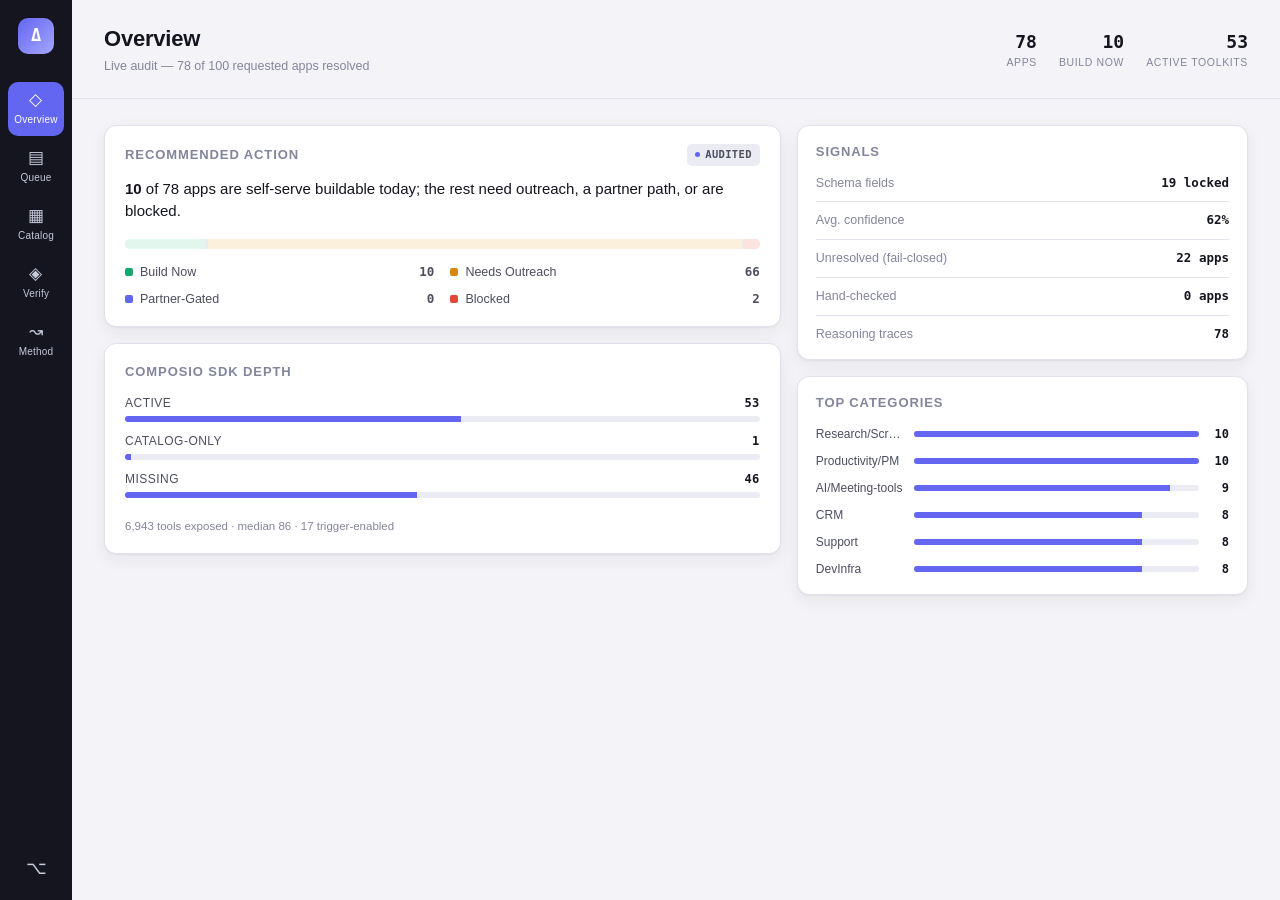
==== commit 17abc13a: "fix: search each evidence query separately, finalize 78-app OpenAI dataset OpenAI's web_search tool " ====
--- a/report/index.html
+++ b/report/index.html
@@ -7,7 +7,7 @@
   <meta name="description" content="Console for reviewing evidence-backed API integration readiness across 100 requested apps." />
   <link rel="icon" href="data:image/svg+xml,%3Csvg xmlns='http://www.w3.org/2000/svg' viewBox='0 0 100 100'%3E%3Crect width='100' height='100' rx='20' fill='%236366f1'/%3E%3Cpath d='M28 62 L44 30 L60 62 M34 50 L54 50' stroke='white' stroke-width='7' fill='none' stroke-linecap='round' stroke-linejoin='round'/%3E%3C/svg%3E" />
   <title>Readiness Console</title>
-  <link rel="stylesheet" href="theme.css?v=20260818-1" />
+  <link rel="stylesheet" href="theme.css?v=20260818-2" />
 </head>
 
 <body>
@@ -40,7 +40,7 @@
       <header class="strip">
         <div class="strip-title">
           <h1 id="view-title">Overview</h1>
-          <span class="strip-sub" id="view-sub">Live audit of the 100-app catalog</span>
+          <span class="strip-sub" id="view-sub">Live audit of the assignment catalog</span>
         </div>
         <div class="strip-stats" id="strip-stats" aria-label="Quick stats"></div>
       </header>
@@ -134,8 +134,8 @@
     </div>
   </div>
 
-  <script src="data.js?v=20260818-1"></script>
-  <script src="app.js?v=20260818-1"></script>
+  <script src="data.js?v=20260818-2"></script>
+  <script src="app.js?v=20260818-2"></script>
 </body>
 
 </html>
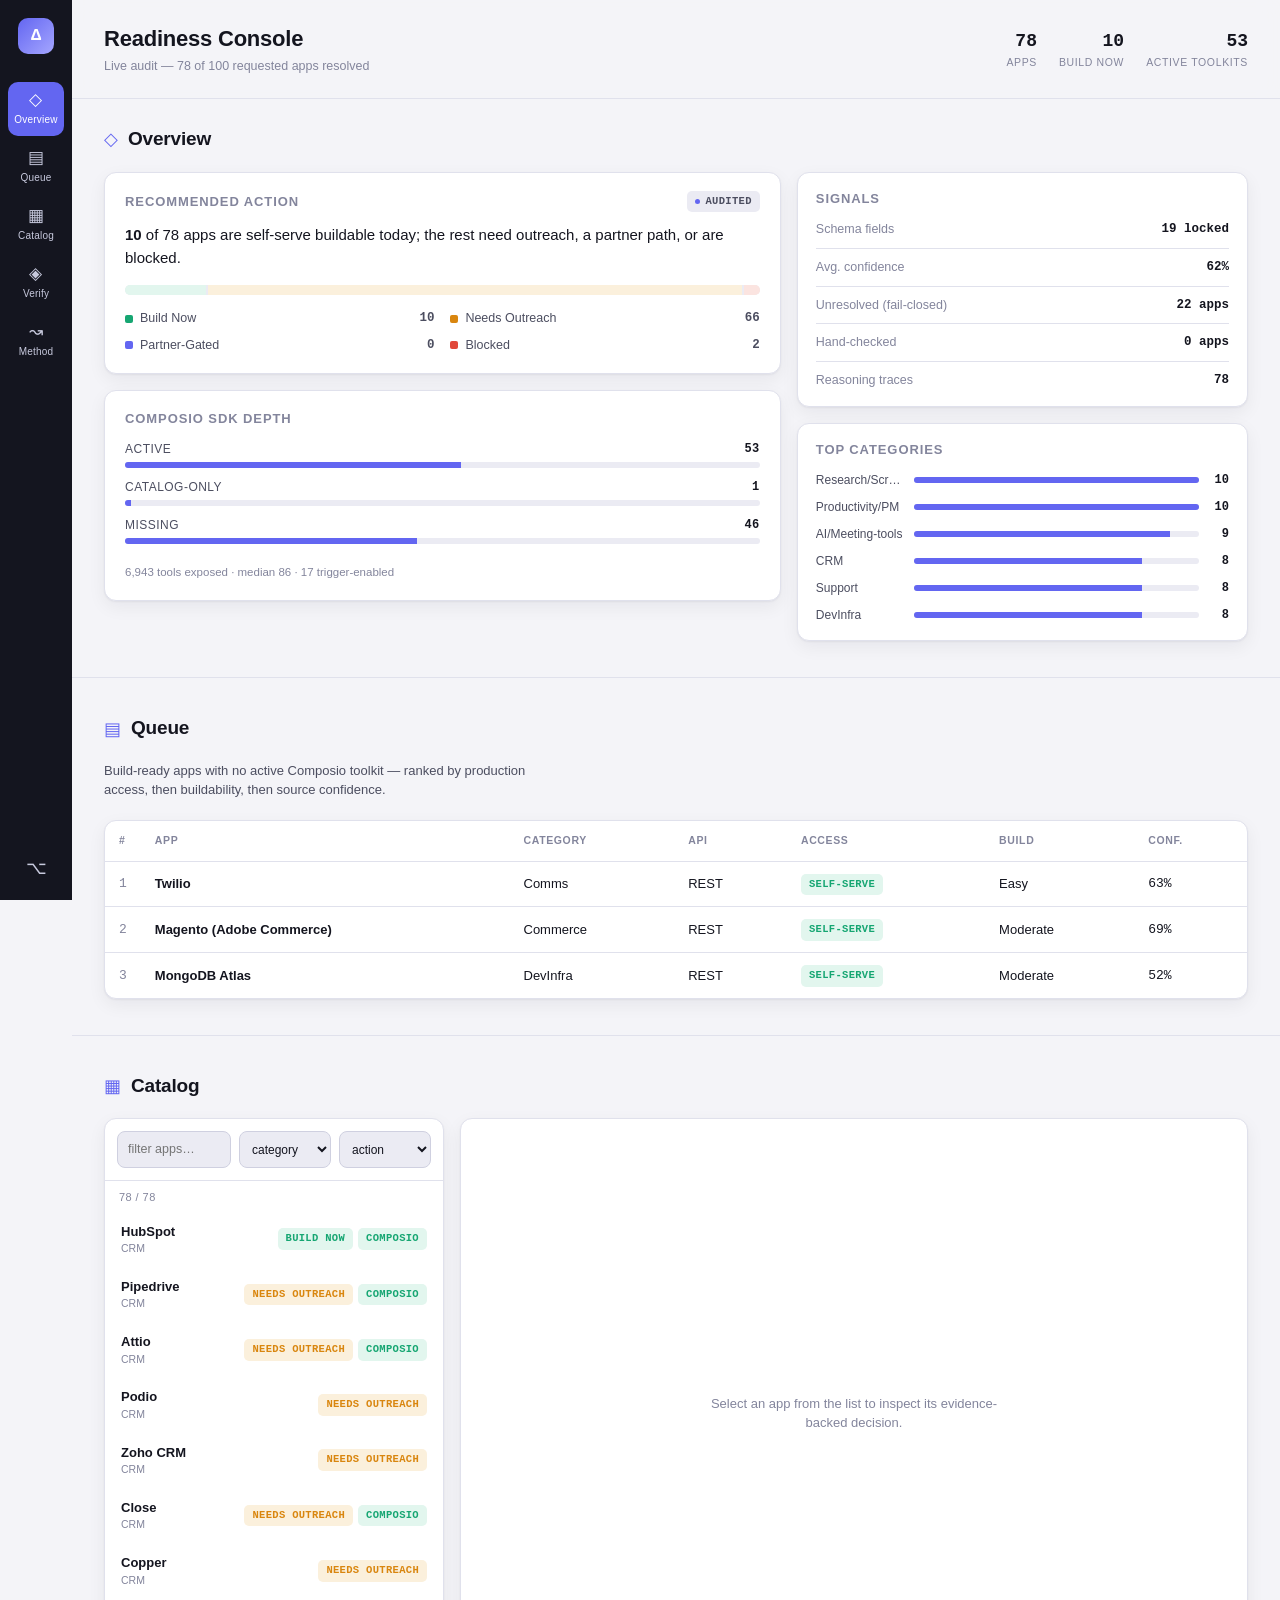
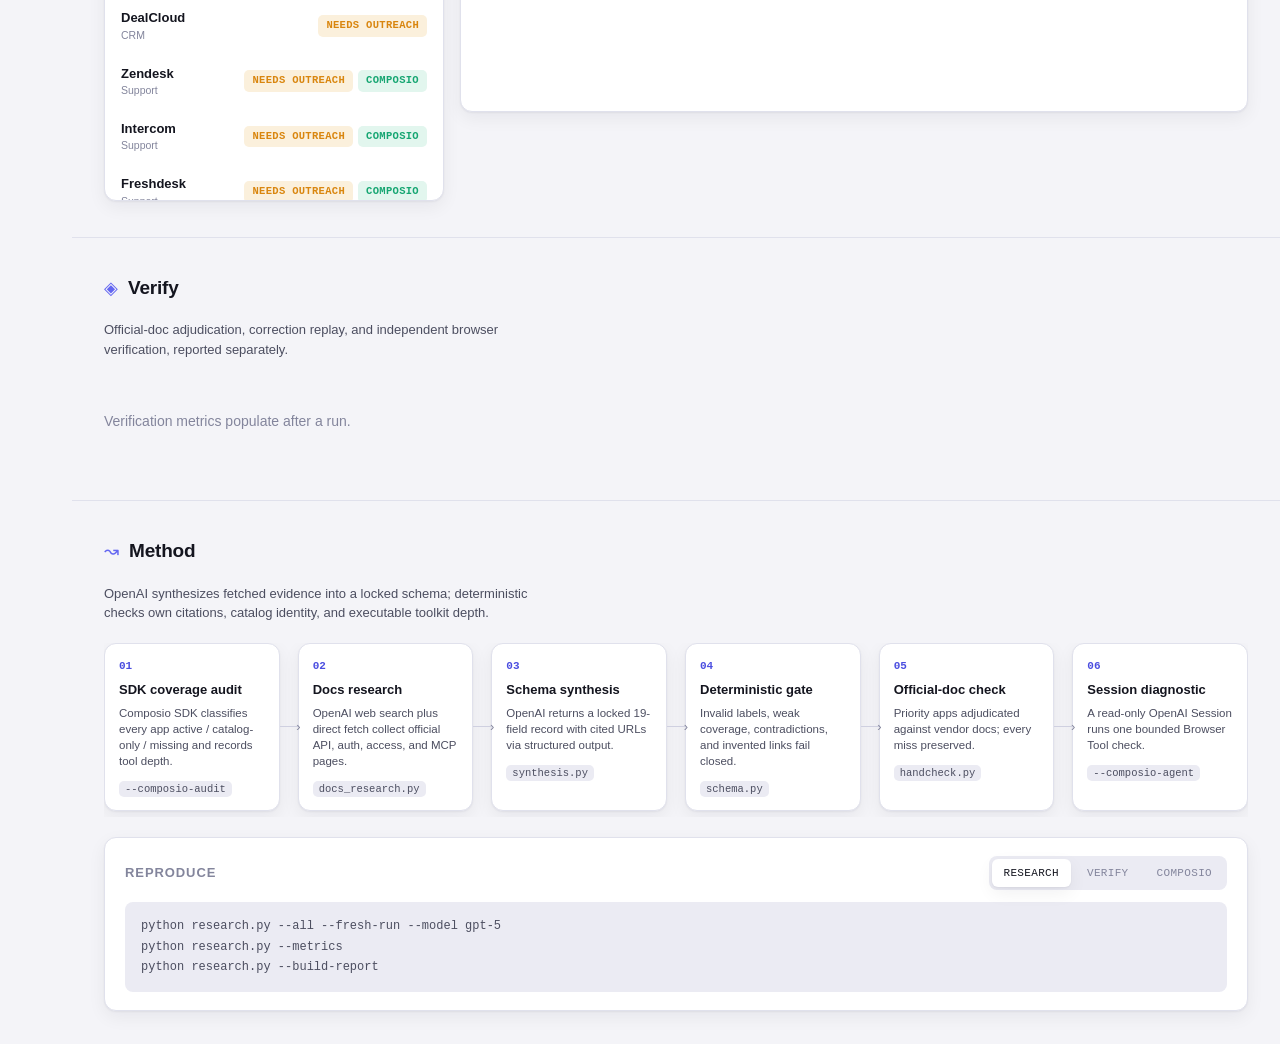
==== commit c29ebe23: "refactor(ui): merge all console views into a single scrolling page Overview, Queue, Catalog, Verify," ====
--- a/report/index.html
+++ b/report/index.html
@@ -7,7 +7,7 @@
   <meta name="description" content="Console for reviewing evidence-backed API integration readiness across 100 requested apps." />
   <link rel="icon" href="data:image/svg+xml,%3Csvg xmlns='http://www.w3.org/2000/svg' viewBox='0 0 100 100'%3E%3Crect width='100' height='100' rx='20' fill='%236366f1'/%3E%3Cpath d='M28 62 L44 30 L60 62 M34 50 L54 50' stroke='white' stroke-width='7' fill='none' stroke-linecap='round' stroke-linejoin='round'/%3E%3C/svg%3E" />
   <title>Readiness Console</title>
-  <link rel="stylesheet" href="theme.css?v=20260818-2" />
+  <link rel="stylesheet" href="theme.css?v=20260818-3" />
 </head>
 
 <body>
@@ -39,14 +39,18 @@
     <div class="deck">
       <header class="strip">
         <div class="strip-title">
-          <h1 id="view-title">Overview</h1>
+          <h1>Readiness Console</h1>
           <span class="strip-sub" id="view-sub">Live audit of the assignment catalog</span>
         </div>
         <div class="strip-stats" id="strip-stats" aria-label="Quick stats"></div>
       </header>
 
       <!-- ============ OVERVIEW ============ -->
-      <section class="view active" id="view-overview" data-view="overview">
+      <section class="view" id="view-overview" data-view="overview">
+        <div class="view-head">
+          <span class="view-glyph">◇</span>
+          <h2>Overview</h2>
+        </div>
         <div class="ov-grid">
           <div class="ov-primary">
             <div class="panel">
@@ -80,6 +84,10 @@
 
       <!-- ============ QUEUE ============ -->
       <section class="view" id="view-queue" data-view="queue">
+        <div class="view-head">
+          <span class="view-glyph">▤</span>
+          <h2>Queue</h2>
+        </div>
         <p class="view-note">Build-ready apps with no active Composio toolkit — ranked by production access, then buildability, then source confidence.</p>
         <div class="table-shell">
           <table class="rank-table">
@@ -93,6 +101,10 @@
 
       <!-- ============ CATALOG (master-detail) ============ -->
       <section class="view" id="view-catalog" data-view="catalog">
+        <div class="view-head">
+          <span class="view-glyph">▦</span>
+          <h2>Catalog</h2>
+        </div>
         <div class="split">
           <div class="split-list">
             <div class="list-toolbar">
@@ -111,12 +123,20 @@
 
       <!-- ============ VERIFY ============ -->
       <section class="view" id="view-verify" data-view="verify">
+        <div class="view-head">
+          <span class="view-glyph">◈</span>
+          <h2>Verify</h2>
+        </div>
         <p class="view-note">Official-doc adjudication, correction replay, and independent browser verification, reported separately.</p>
         <div class="score-grid" id="score-grid"></div>
       </section>
 
       <!-- ============ METHOD ============ -->
       <section class="view" id="view-method" data-view="method">
+        <div class="view-head">
+          <span class="view-glyph">↝</span>
+          <h2>Method</h2>
+        </div>
         <p class="view-note">OpenAI synthesizes fetched evidence into a locked schema; deterministic checks own citations, catalog identity, and executable toolkit depth.</p>
         <div class="flow" id="flow"></div>
         <div class="panel">
@@ -134,8 +154,8 @@
     </div>
   </div>
 
-  <script src="data.js?v=20260818-2"></script>
-  <script src="app.js?v=20260818-2"></script>
+  <script src="data.js?v=20260818-3"></script>
+  <script src="app.js?v=20260818-3"></script>
 </body>
 
 </html>
--- a/report/theme.css
+++ b/report/theme.css
@@ -105,8 +105,11 @@
 .strip-stat span { font-size: 10.5px; color: var(--ink-3); text-transform: uppercase; letter-spacing: .06em; }
 @media (max-width: 720px) { .strip-stats { display: none; } }
 
-.view { display: none; padding: 26px 32px 60px; }
-.view.active { display: block; }
+.view { padding: 36px 32px; border-top: 1px solid var(--line); scroll-margin-top: 78px; }
+.view:first-of-type { border-top: 0; padding-top: 26px; }
+.view-head { display: flex; align-items: center; gap: 10px; margin-bottom: 18px; }
+.view-glyph { font-size: 18px; color: var(--accent); line-height: 1; }
+.view-head h2 { font-size: 19px; }
 .view-note { color: var(--ink-2); font-size: 13px; max-width: 62ch; margin: 0 0 20px; }
 
 /* ---------------------------------------------------------------- panels */
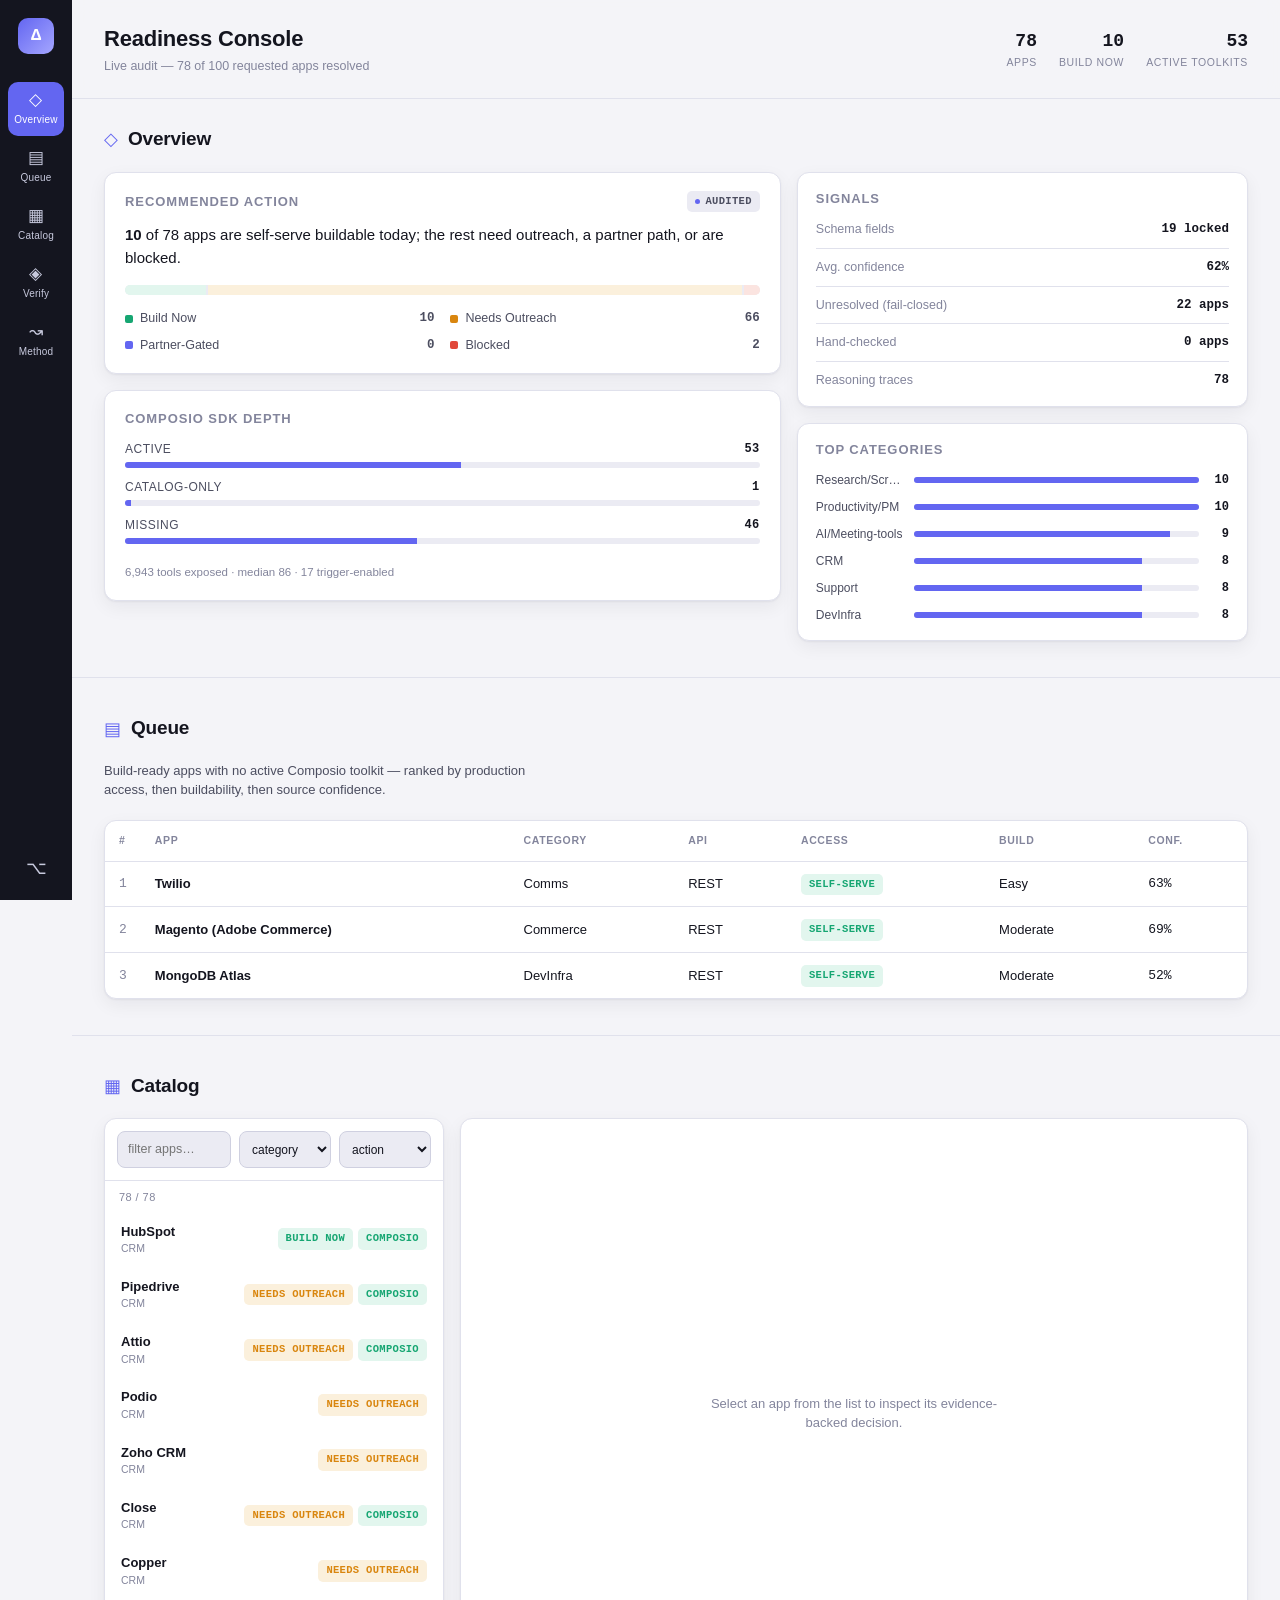
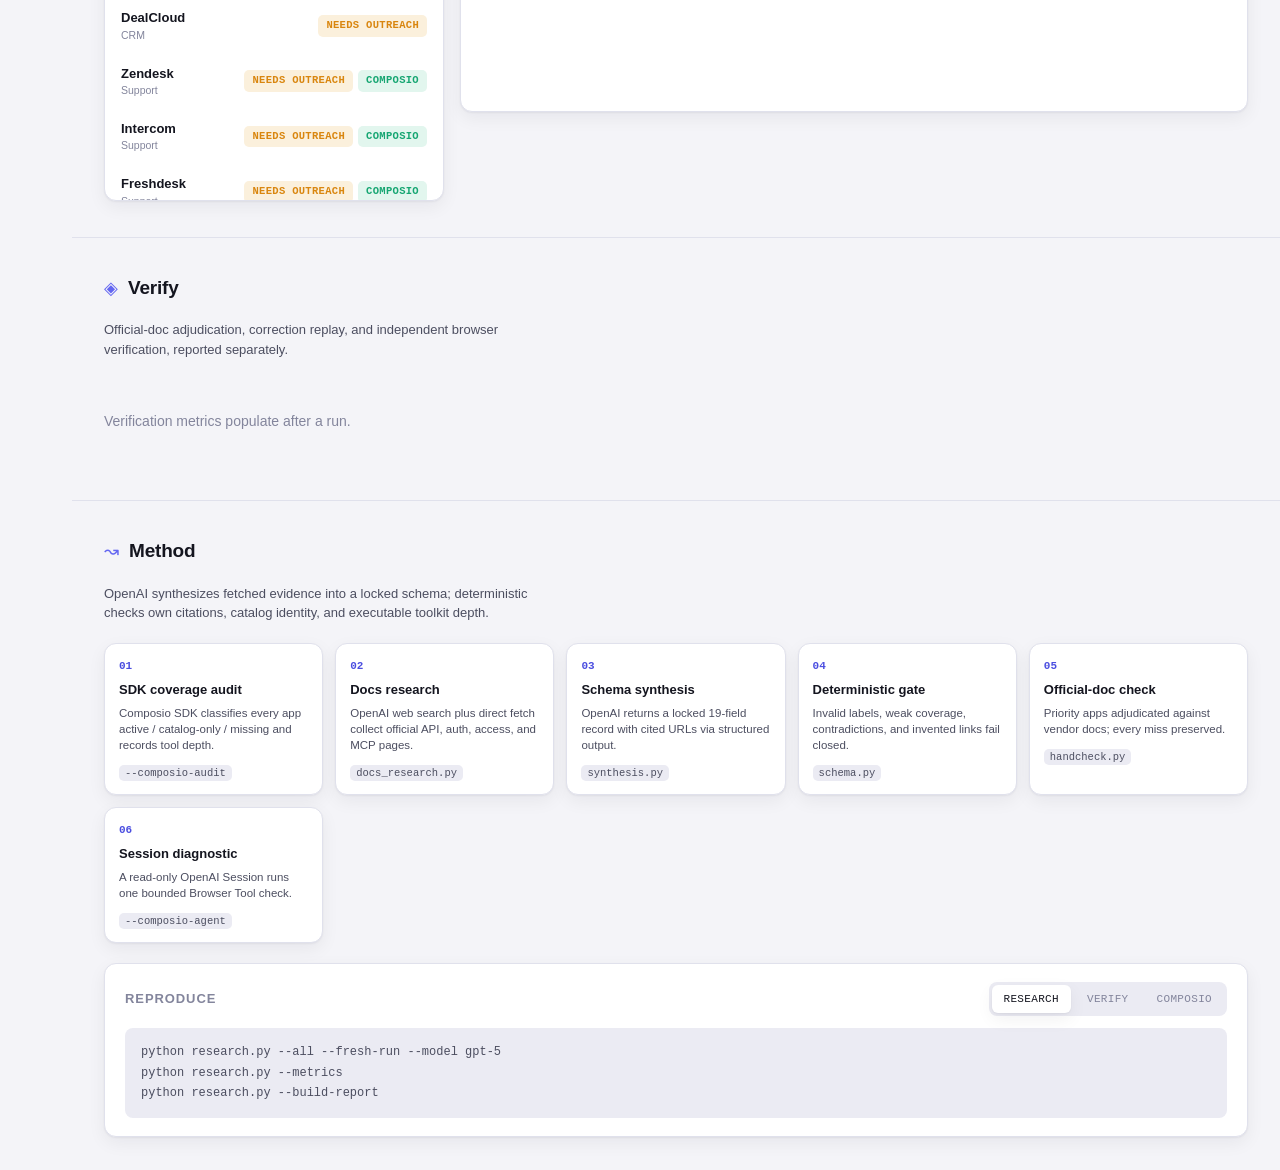
==== commit 985cdaf6: "fix(ui): stop method flow from scrolling off-screen, wrap into a grid The method-flow strip used fle" ====
--- a/report/index.html
+++ b/report/index.html
@@ -7,7 +7,7 @@
   <meta name="description" content="Console for reviewing evidence-backed API integration readiness across 100 requested apps." />
   <link rel="icon" href="data:image/svg+xml,%3Csvg xmlns='http://www.w3.org/2000/svg' viewBox='0 0 100 100'%3E%3Crect width='100' height='100' rx='20' fill='%236366f1'/%3E%3Cpath d='M28 62 L44 30 L60 62 M34 50 L54 50' stroke='white' stroke-width='7' fill='none' stroke-linecap='round' stroke-linejoin='round'/%3E%3C/svg%3E" />
   <title>Readiness Console</title>
-  <link rel="stylesheet" href="theme.css?v=20260818-3" />
+  <link rel="stylesheet" href="theme.css?v=20260818-4" />
 </head>
 
 <body>
@@ -154,8 +154,8 @@
     </div>
   </div>
 
-  <script src="data.js?v=20260818-3"></script>
-  <script src="app.js?v=20260818-3"></script>
+  <script src="data.js?v=20260818-4"></script>
+  <script src="app.js?v=20260818-4"></script>
 </body>
 
 </html>
--- a/report/theme.css
+++ b/report/theme.css
@@ -218,15 +218,12 @@
 .sc-stat b { font-family: var(--mono); font-size: 19px; font-variant-numeric: tabular-nums; }
 
 /* ---------------------------------------------------------------- method flow */
-.flow { display: flex; align-items: stretch; gap: 0; margin-bottom: 20px; overflow-x: auto; padding-bottom: 6px; }
-.flow-node { flex: 1 1 0; min-width: 150px; background: var(--panel); border: 1px solid var(--line); border-radius: var(--radius); padding: 14px 14px 12px; box-shadow: var(--shadow); }
+.flow { display: grid; grid-template-columns: repeat(auto-fit, minmax(200px, 1fr)); gap: 12px; margin-bottom: 20px; }
+.flow-node { min-width: 0; background: var(--panel); border: 1px solid var(--line); border-radius: var(--radius); padding: 14px 14px 12px; box-shadow: var(--shadow); }
 .flow-num { font-family: var(--mono); font-size: 11px; color: var(--accent-ink); font-weight: 700; }
 .flow-body b { display: block; font-size: 13px; margin: 6px 0 5px; }
 .flow-body p { font-size: 11.5px; color: var(--ink-2); margin: 0 0 8px; line-height: 1.4; }
-.flow-body code { font-family: var(--mono); font-size: 10.5px; background: var(--panel-2); padding: 2px 6px; border-radius: 5px; color: var(--ink-2); }
-.flow-link { flex: 0 0 18px; align-self: center; height: 1px; background: var(--line-2); position: relative; }
-.flow-link::after { content: "›"; position: absolute; right: -3px; top: 50%; transform: translateY(-50%); color: var(--ink-3); font-size: 13px; }
-@media (max-width: 760px) { .flow { flex-direction: column; } .flow-link { width: 1px; height: 14px; flex-basis: 14px; } .flow-link::after { content: "⌄"; top: auto; bottom: -8px; right: 50%; transform: translateX(50%); } }
+.flow-body code { font-family: var(--mono); font-size: 10.5px; background: var(--panel-2); padding: 2px 6px; border-radius: 5px; color: var(--ink-2); word-break: break-word; }
 
 .seg-tabs { display: flex; gap: 4px; background: var(--panel-2); border-radius: 8px; padding: 3px; }
 .seg-tab { font: inherit; font-size: 11px; font-family: var(--mono); text-transform: uppercase; letter-spacing: .03em; cursor: pointer; border: 0; background: transparent; color: var(--ink-3); padding: 6px 12px; border-radius: 6px; }
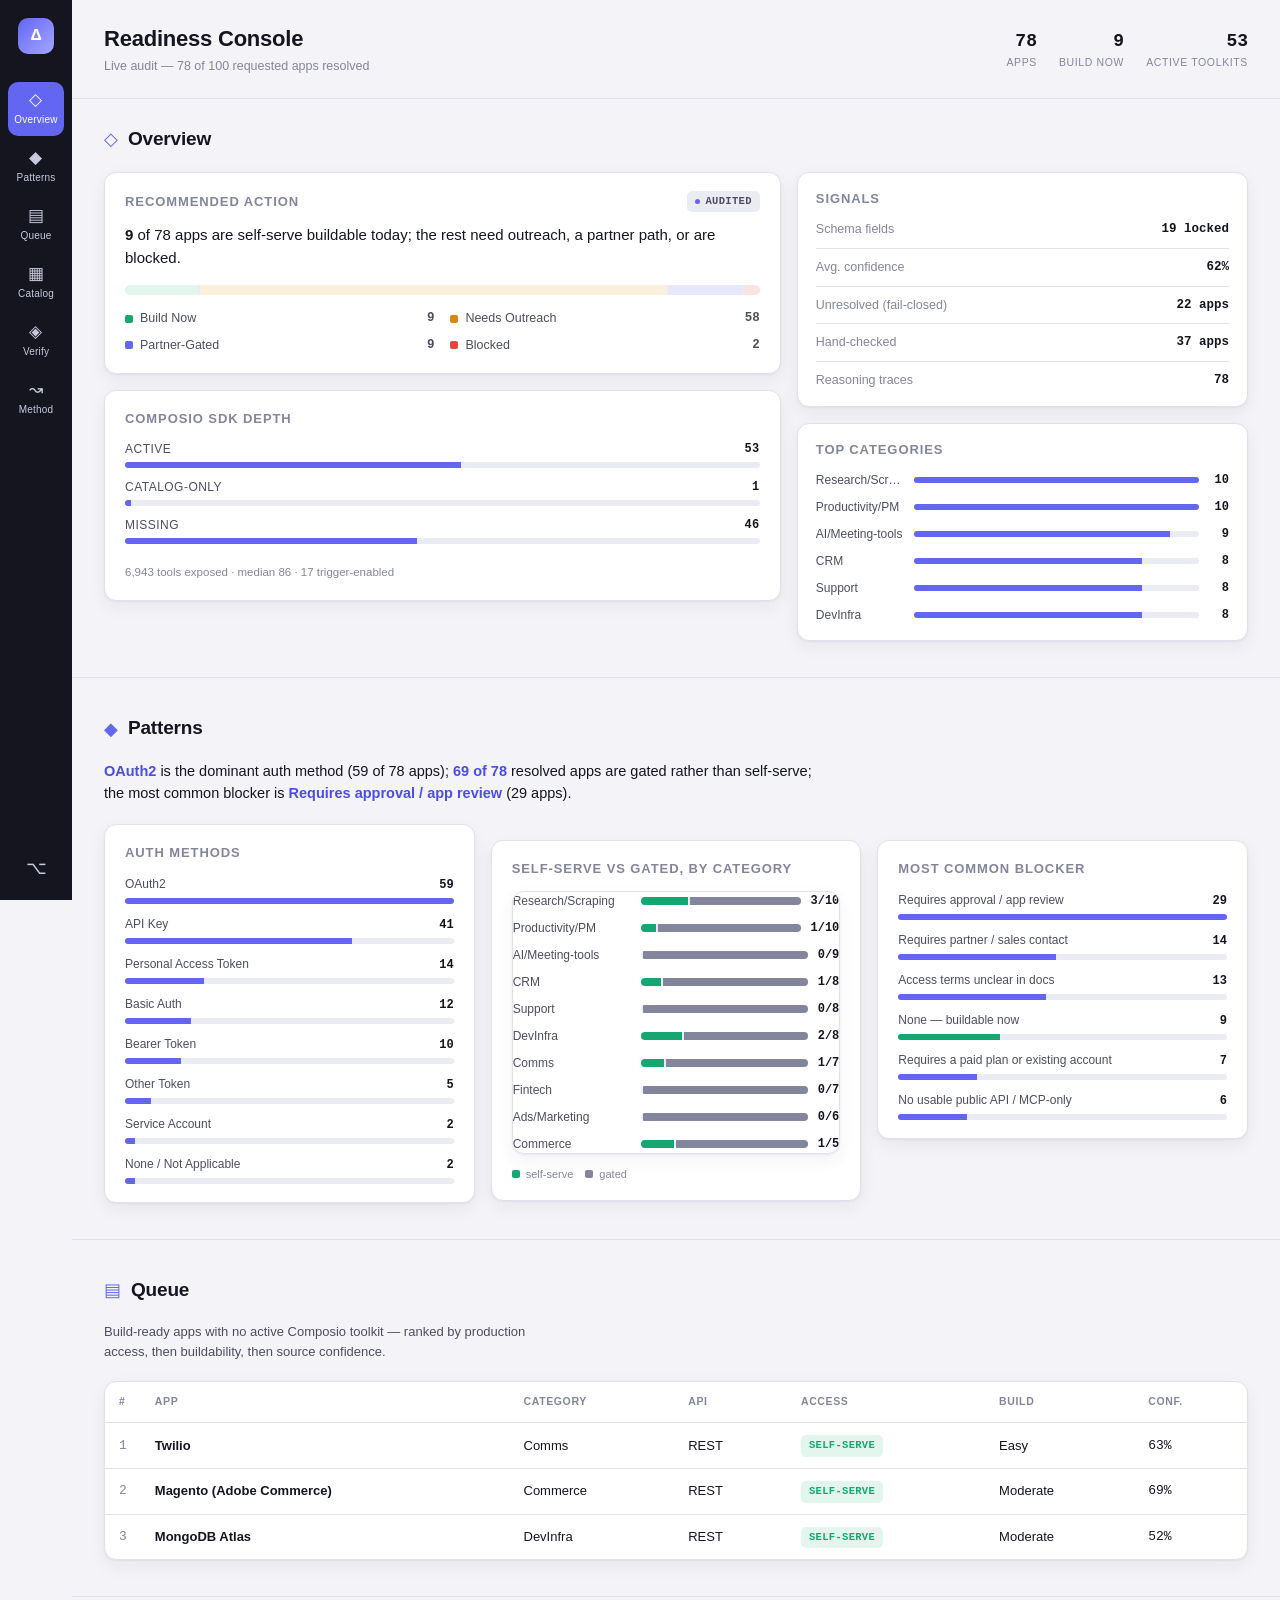
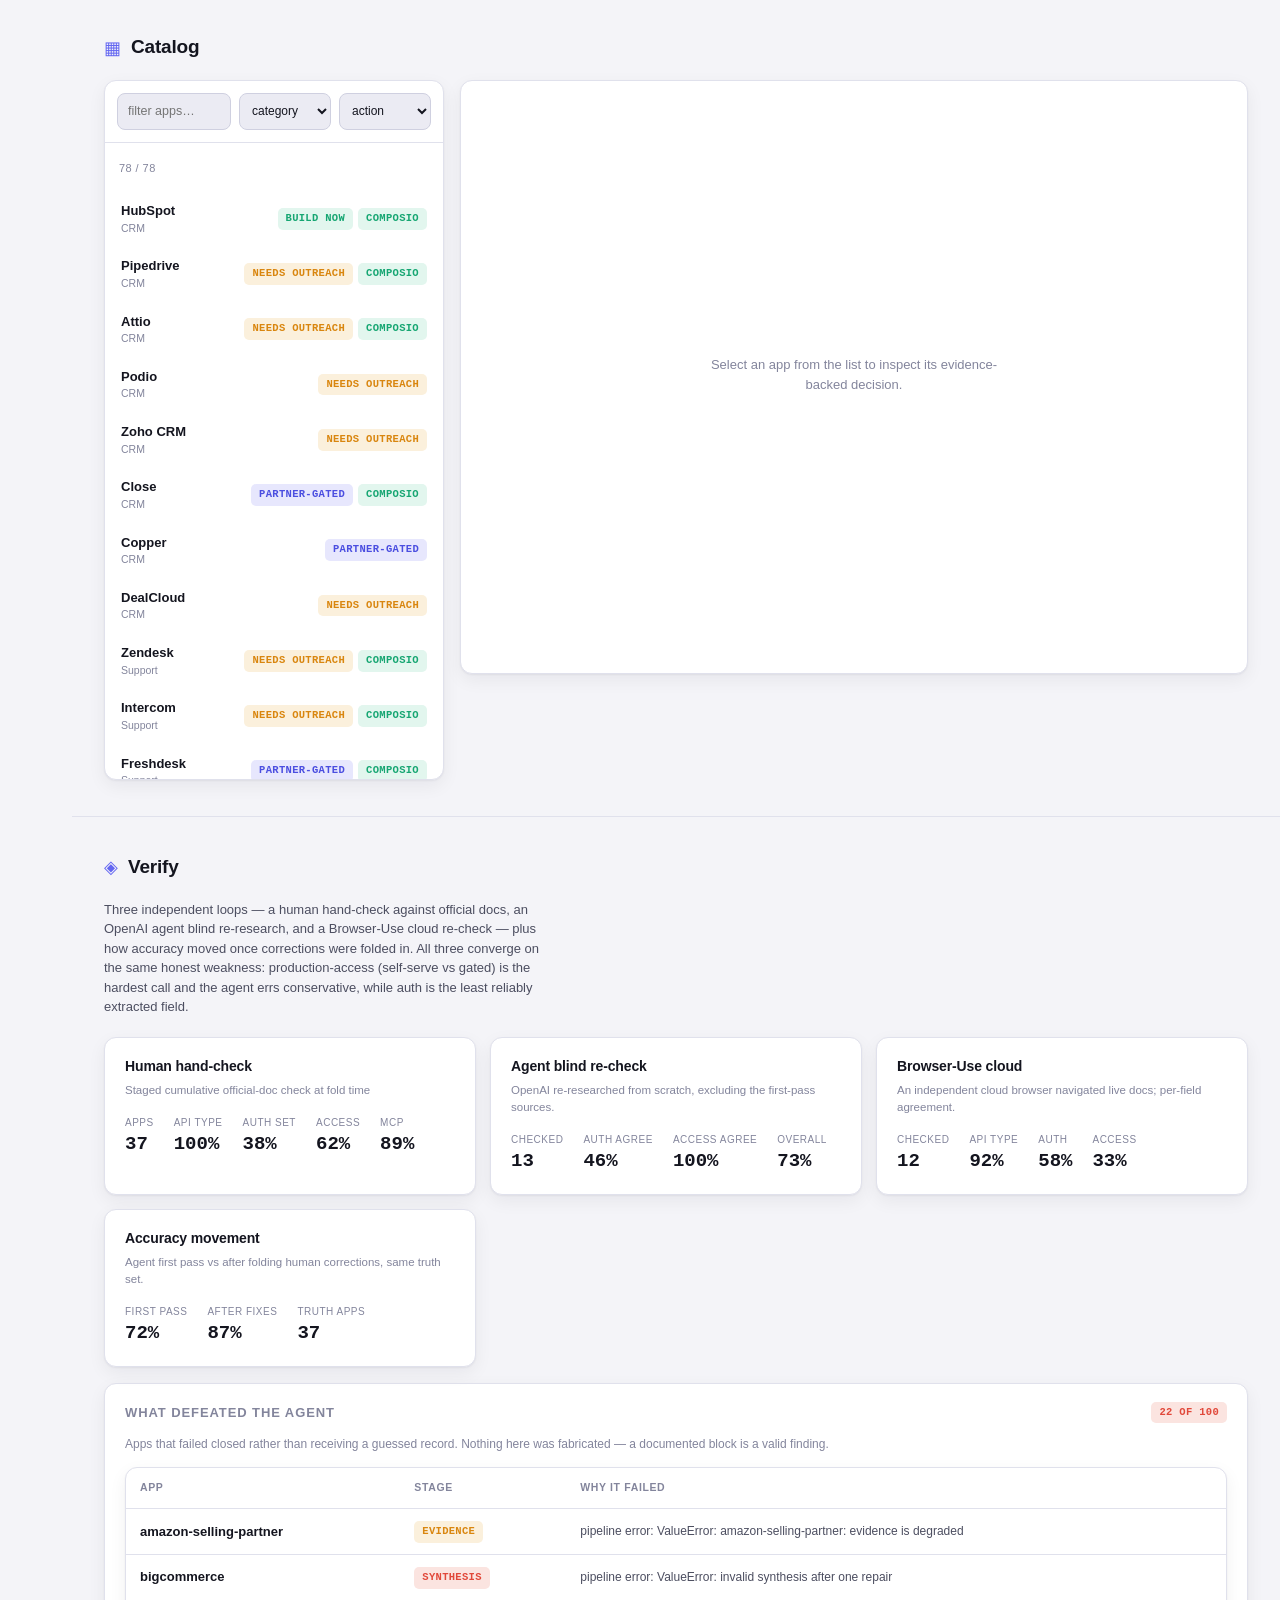
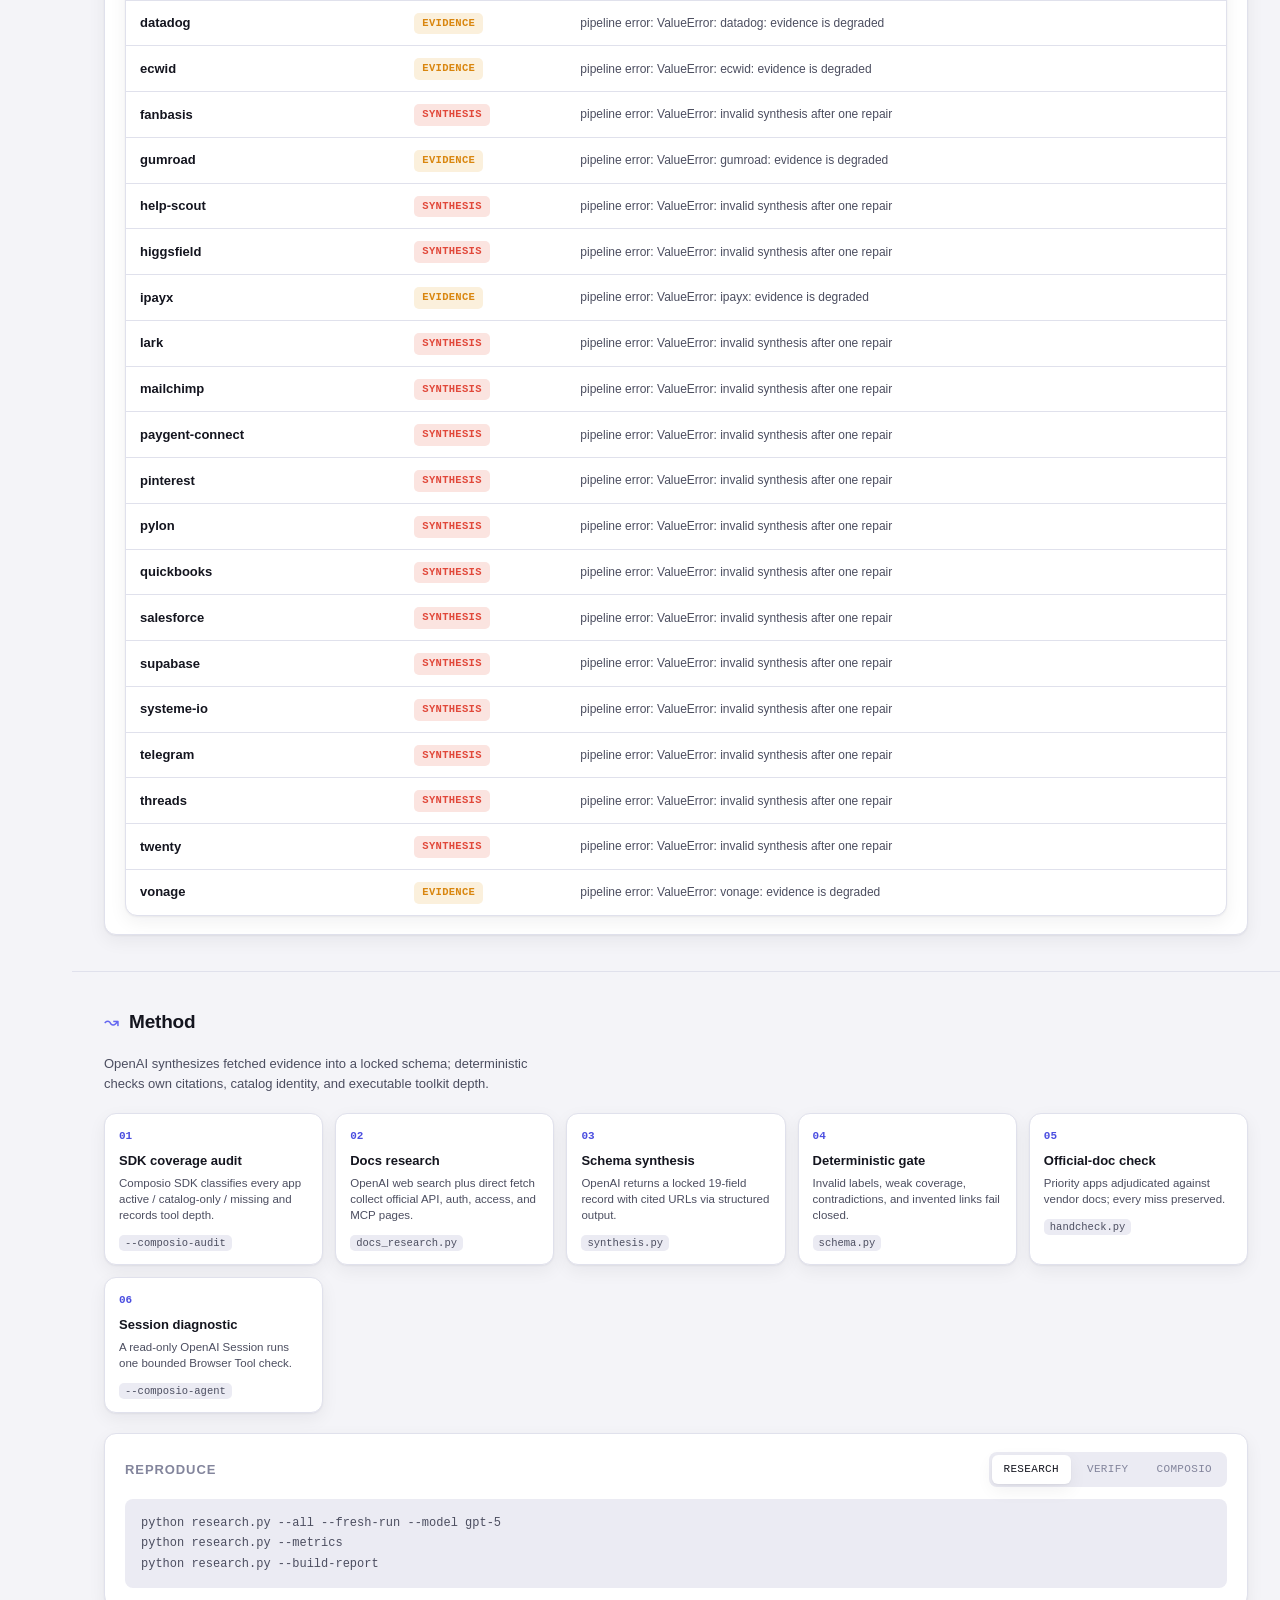
==== commit 0d399c43: "feat: surface patterns + populate three verification loops on the report Closes the two most-weighte" ====
--- a/report/index.html
+++ b/report/index.html
@@ -7,7 +7,7 @@
   <meta name="description" content="Console for reviewing evidence-backed API integration readiness across 100 requested apps." />
   <link rel="icon" href="data:image/svg+xml,%3Csvg xmlns='http://www.w3.org/2000/svg' viewBox='0 0 100 100'%3E%3Crect width='100' height='100' rx='20' fill='%236366f1'/%3E%3Cpath d='M28 62 L44 30 L60 62 M34 50 L54 50' stroke='white' stroke-width='7' fill='none' stroke-linecap='round' stroke-linejoin='round'/%3E%3C/svg%3E" />
   <title>Readiness Console</title>
-  <link rel="stylesheet" href="theme.css?v=20260818-4" />
+  <link rel="stylesheet" href="theme.css?v=20260818-7" />
 </head>
 
 <body>
@@ -17,6 +17,9 @@
       <nav class="rail-nav">
         <button class="rail-item active" data-view="overview" type="button">
           <span class="rail-glyph">◇</span><span>Overview</span>
+        </button>
+        <button class="rail-item" data-view="patterns" type="button">
+          <span class="rail-glyph">◆</span><span>Patterns</span>
         </button>
         <button class="rail-item" data-view="queue" type="button">
           <span class="rail-glyph">▤</span><span>Queue</span>
@@ -82,6 +85,30 @@
         </div>
       </section>
 
+      <!-- ============ PATTERNS ============ -->
+      <section class="view" id="view-patterns" data-view="patterns">
+        <div class="view-head">
+          <span class="view-glyph">◆</span>
+          <h2>Patterns</h2>
+        </div>
+        <p class="view-note pat-headline" id="patterns-headline">—</p>
+        <div class="pat-grid">
+          <div class="panel">
+            <div class="panel-head"><h2>Auth methods</h2></div>
+            <div class="pbar-list" id="auth-bars"></div>
+          </div>
+          <div class="panel">
+            <div class="panel-head"><h2>Self-serve vs gated, by category</h2></div>
+            <div class="split-list" id="access-splits"></div>
+            <p class="split-legend"><span class="dot s-serve"></span>self-serve <span class="dot s-gate"></span>gated</p>
+          </div>
+          <div class="panel">
+            <div class="panel-head"><h2>Most common blocker</h2></div>
+            <div class="pbar-list" id="blocker-bars"></div>
+          </div>
+        </div>
+      </section>
+
       <!-- ============ QUEUE ============ -->
       <section class="view" id="view-queue" data-view="queue">
         <div class="view-head">
@@ -127,8 +154,18 @@
           <span class="view-glyph">◈</span>
           <h2>Verify</h2>
         </div>
-        <p class="view-note">Official-doc adjudication, correction replay, and independent browser verification, reported separately.</p>
+        <p class="view-note">Three independent loops — a human hand-check against official docs, an OpenAI agent blind re-research, and a Browser-Use cloud re-check — plus how accuracy moved once corrections were folded in. All three converge on the same honest weakness: production-access (self-serve vs gated) is the hardest call and the agent errs conservative, while auth is the least reliably extracted field.</p>
         <div class="score-grid" id="score-grid"></div>
+        <div class="panel unresolved-panel">
+          <div class="panel-head"><h2>What defeated the agent</h2><span class="tag tag-blocked" id="unresolved-count">—</span></div>
+          <p class="unresolved-note">Apps that failed closed rather than receiving a guessed record. Nothing here was fabricated — a documented block is a valid finding.</p>
+          <div class="table-shell">
+            <table class="rank-table">
+              <thead><tr><th>App</th><th>Stage</th><th>Why it failed</th></tr></thead>
+              <tbody id="unresolved-body"></tbody>
+            </table>
+          </div>
+        </div>
       </section>
 
       <!-- ============ METHOD ============ -->
@@ -154,8 +191,8 @@
     </div>
   </div>
 
-  <script src="data.js?v=20260818-4"></script>
-  <script src="app.js?v=20260818-4"></script>
+  <script src="data.js?v=20260818-7"></script>
+  <script src="app.js?v=20260818-7"></script>
 </body>
 
 </html>
--- a/report/theme.css
+++ b/report/theme.css
@@ -229,3 +229,32 @@
 .seg-tab { font: inherit; font-size: 11px; font-family: var(--mono); text-transform: uppercase; letter-spacing: .03em; cursor: pointer; border: 0; background: transparent; color: var(--ink-3); padding: 6px 12px; border-radius: 6px; }
 .seg-tab.active { background: var(--panel); color: var(--ink); box-shadow: var(--shadow); }
 #command-output { margin: 0; font-family: var(--mono); font-size: 12px; line-height: 1.7; color: var(--ink-2); white-space: pre-wrap; word-break: break-word; background: var(--panel-2); border-radius: var(--radius-sm); padding: 14px 16px; }
+
+/* ---------------------------------------------------------------- patterns */
+.pat-headline { color: var(--ink); font-size: 14.5px; max-width: 90ch; }
+.pat-headline b { color: var(--accent-ink); }
+.pat-grid { display: grid; grid-template-columns: repeat(auto-fit, minmax(280px, 1fr)); gap: 16px; align-items: start; }
+.pbar-list { display: flex; flex-direction: column; gap: 11px; }
+.pbar-label { display: flex; justify-content: space-between; align-items: baseline; gap: 8px; font-size: 12px; color: var(--ink-2); margin-bottom: 4px; }
+.pbar-label b { font-family: var(--mono); color: var(--ink); font-variant-numeric: tabular-nums; }
+.pbar-track { height: 6px; border-radius: 99px; background: var(--panel-2); overflow: hidden; }
+.pbar-track span { display: block; height: 100%; background: var(--accent); }
+.pbar-track span.seg-build { background: var(--build); }
+.split-list { display: flex; flex-direction: column; gap: 9px; }
+.split-row { display: grid; grid-template-columns: 118px 1fr auto; gap: 10px; align-items: center; font-size: 12px; }
+.split-row span { color: var(--ink-2); overflow: hidden; text-overflow: ellipsis; white-space: nowrap; }
+.split-row b { font-family: var(--mono); font-variant-numeric: tabular-nums; }
+.split-bar { display: flex; height: 8px; border-radius: 99px; overflow: hidden; background: var(--panel-2); gap: 2px; }
+.split-bar span { display: block; }
+.s-serve { background: var(--build); }
+.s-gate { background: var(--ink-3); }
+.dot.s-serve { background: var(--build); }
+.dot.s-gate { background: var(--ink-3); }
+.split-legend { display: flex; align-items: center; gap: 6px; font-size: 11px; color: var(--ink-3); margin: 12px 0 0; }
+.split-legend .dot { margin-left: 6px; }
+.split-legend .dot:first-child { margin-left: 0; }
+
+/* unresolved (honesty) panel */
+.unresolved-panel { margin-top: 16px; }
+.unresolved-note { font-size: 12px; color: var(--ink-3); margin: 0 0 14px; }
+.u-reason { color: var(--ink-2); font-size: 12px; max-width: 640px; }
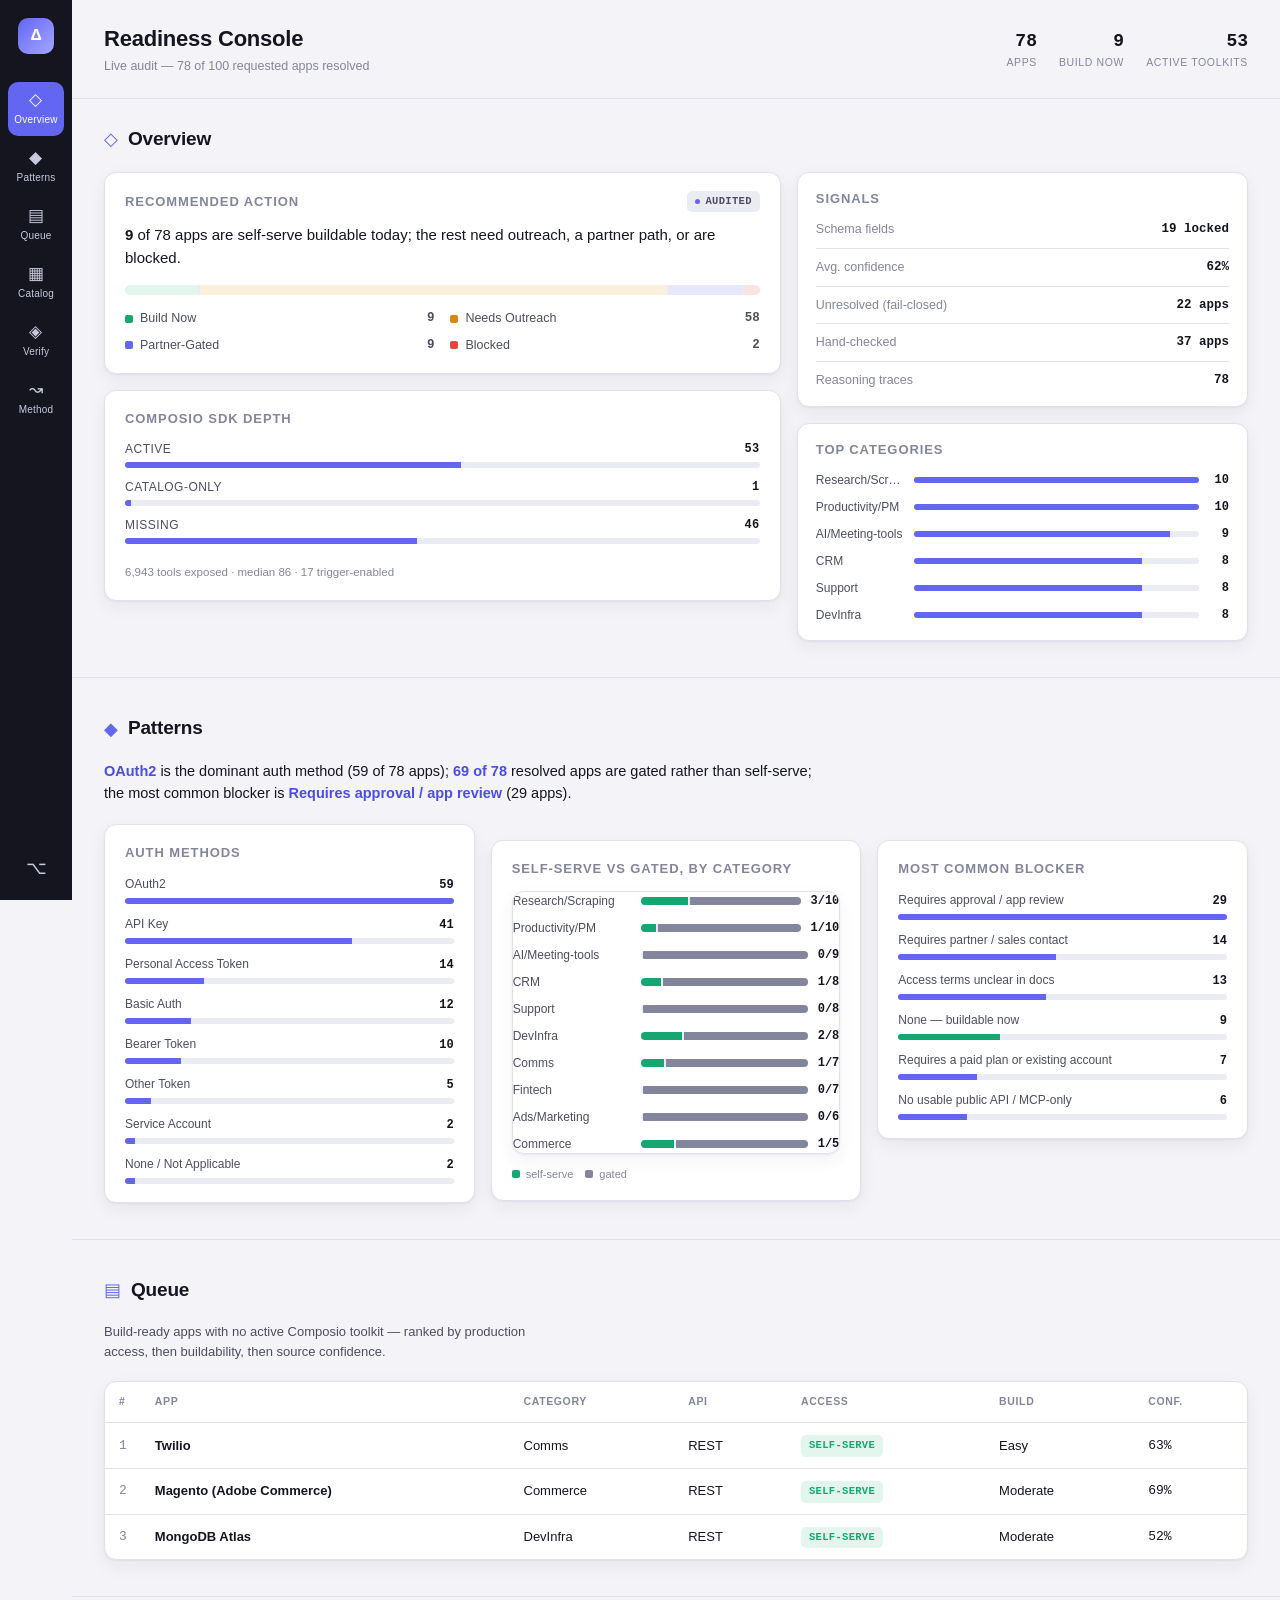
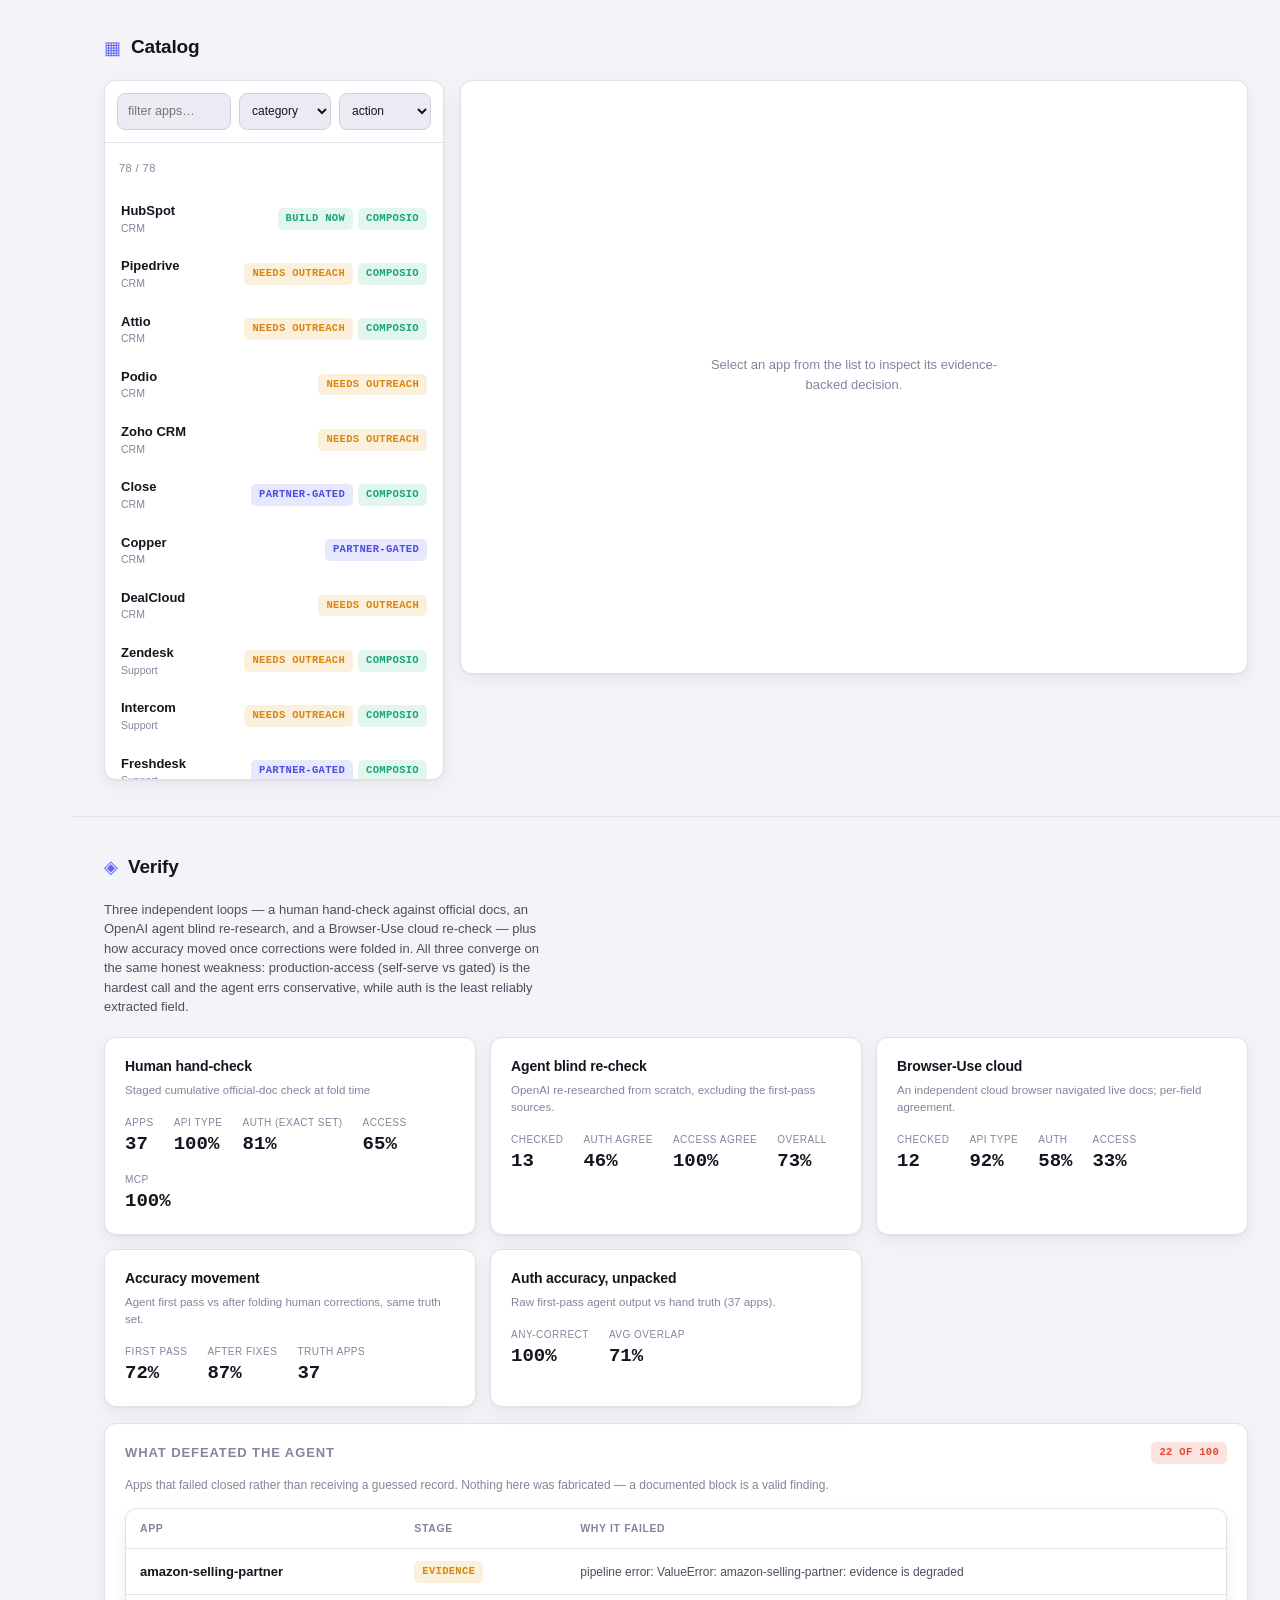
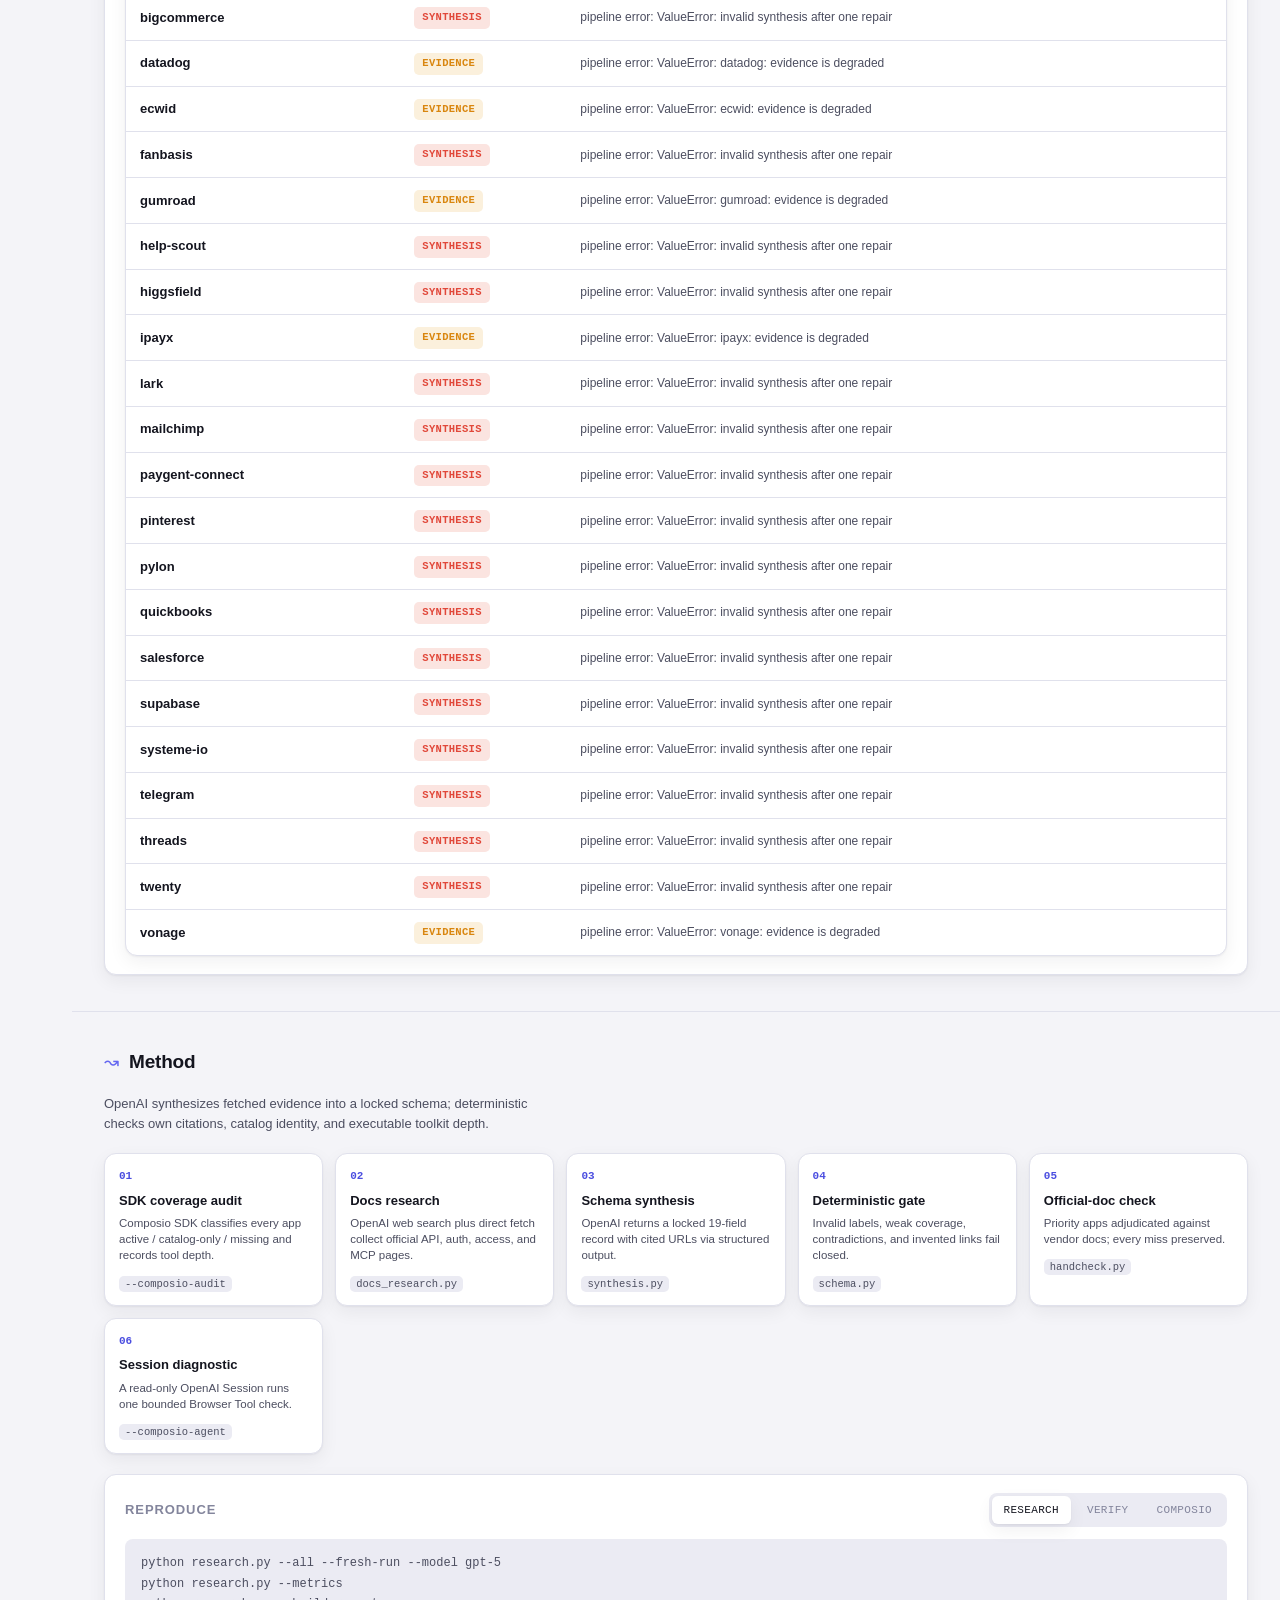
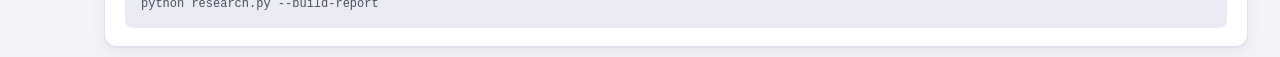
==== commit a88c2e8b: "feat: report fairer auth agreement metrics alongside the strict one The hand-check auth_accuracy (38" ====
--- a/report/index.html
+++ b/report/index.html
@@ -7,7 +7,7 @@
   <meta name="description" content="Console for reviewing evidence-backed API integration readiness across 100 requested apps." />
   <link rel="icon" href="data:image/svg+xml,%3Csvg xmlns='http://www.w3.org/2000/svg' viewBox='0 0 100 100'%3E%3Crect width='100' height='100' rx='20' fill='%236366f1'/%3E%3Cpath d='M28 62 L44 30 L60 62 M34 50 L54 50' stroke='white' stroke-width='7' fill='none' stroke-linecap='round' stroke-linejoin='round'/%3E%3C/svg%3E" />
   <title>Readiness Console</title>
-  <link rel="stylesheet" href="theme.css?v=20260818-7" />
+  <link rel="stylesheet" href="theme.css?v=20260818-8" />
 </head>
 
 <body>
@@ -191,8 +191,8 @@
     </div>
   </div>
 
-  <script src="data.js?v=20260818-7"></script>
-  <script src="app.js?v=20260818-7"></script>
+  <script src="data.js?v=20260818-8"></script>
+  <script src="app.js?v=20260818-8"></script>
 </body>
 
 </html>
